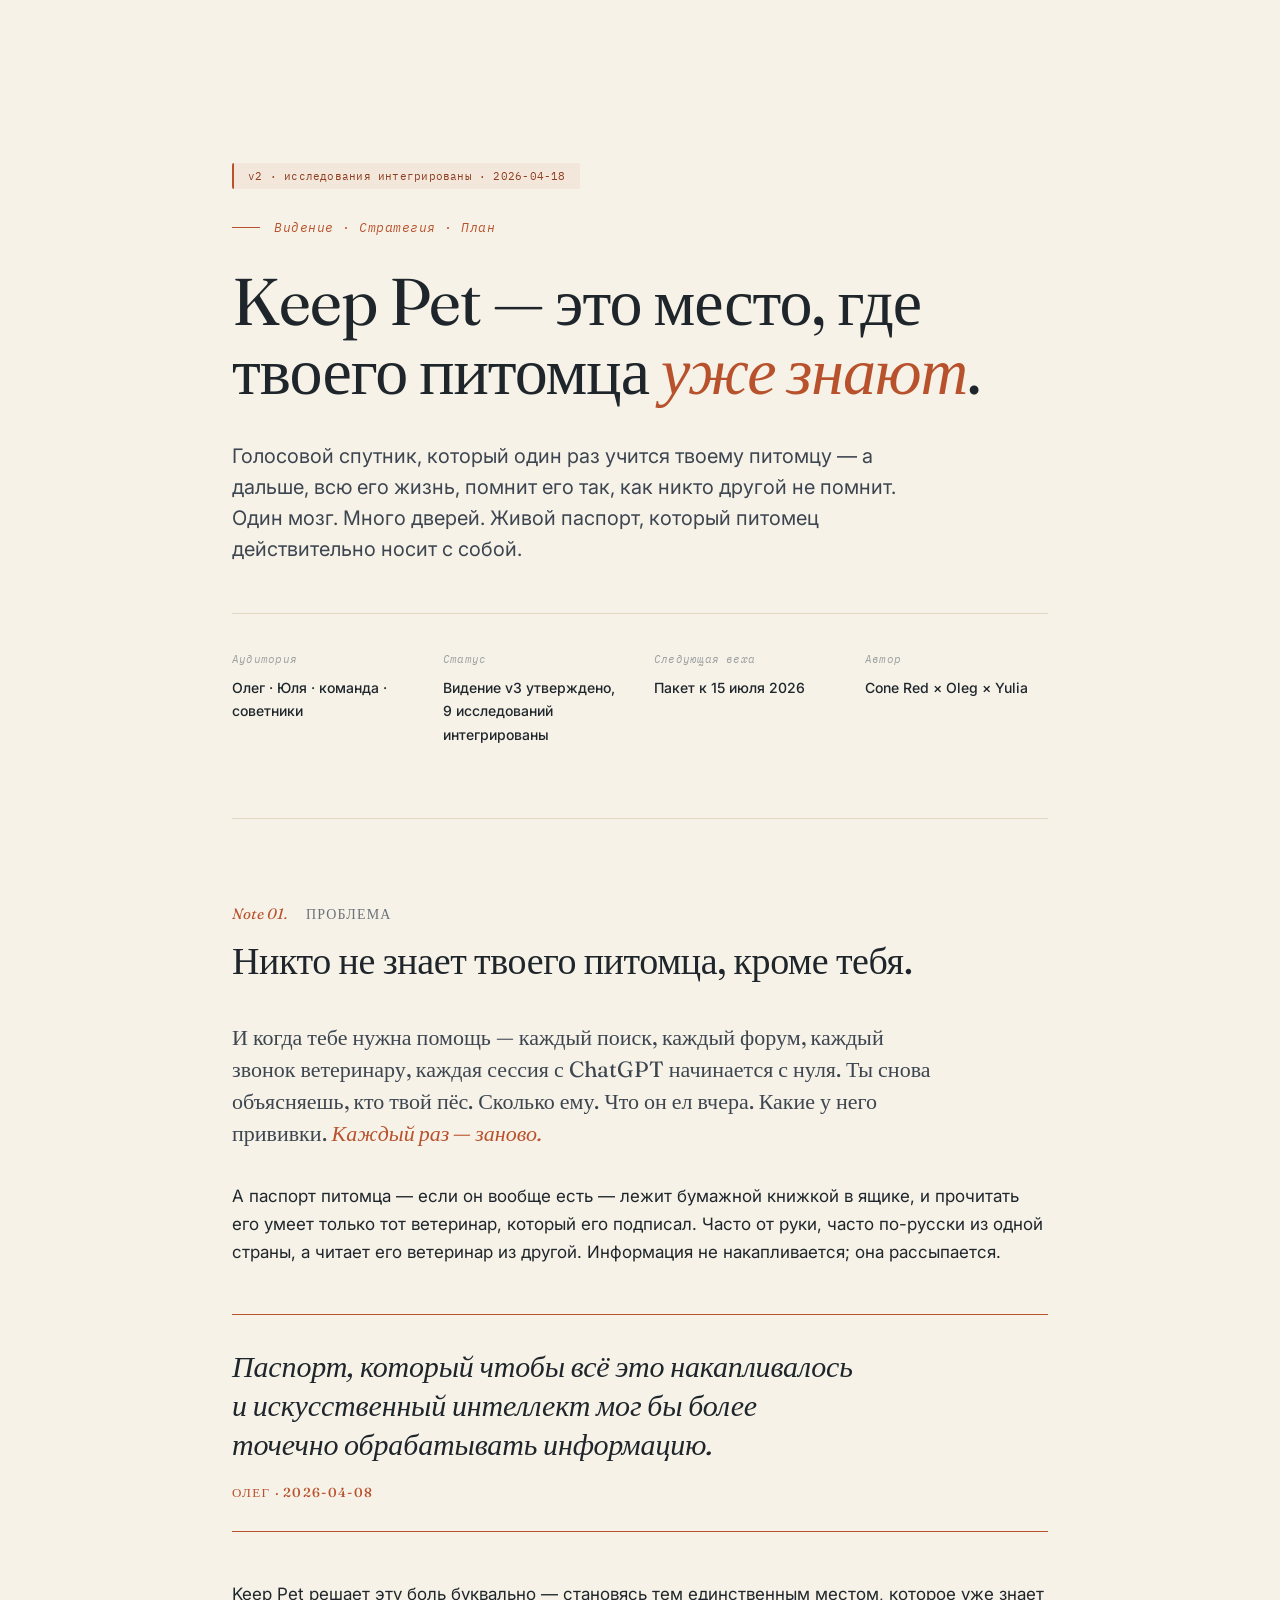
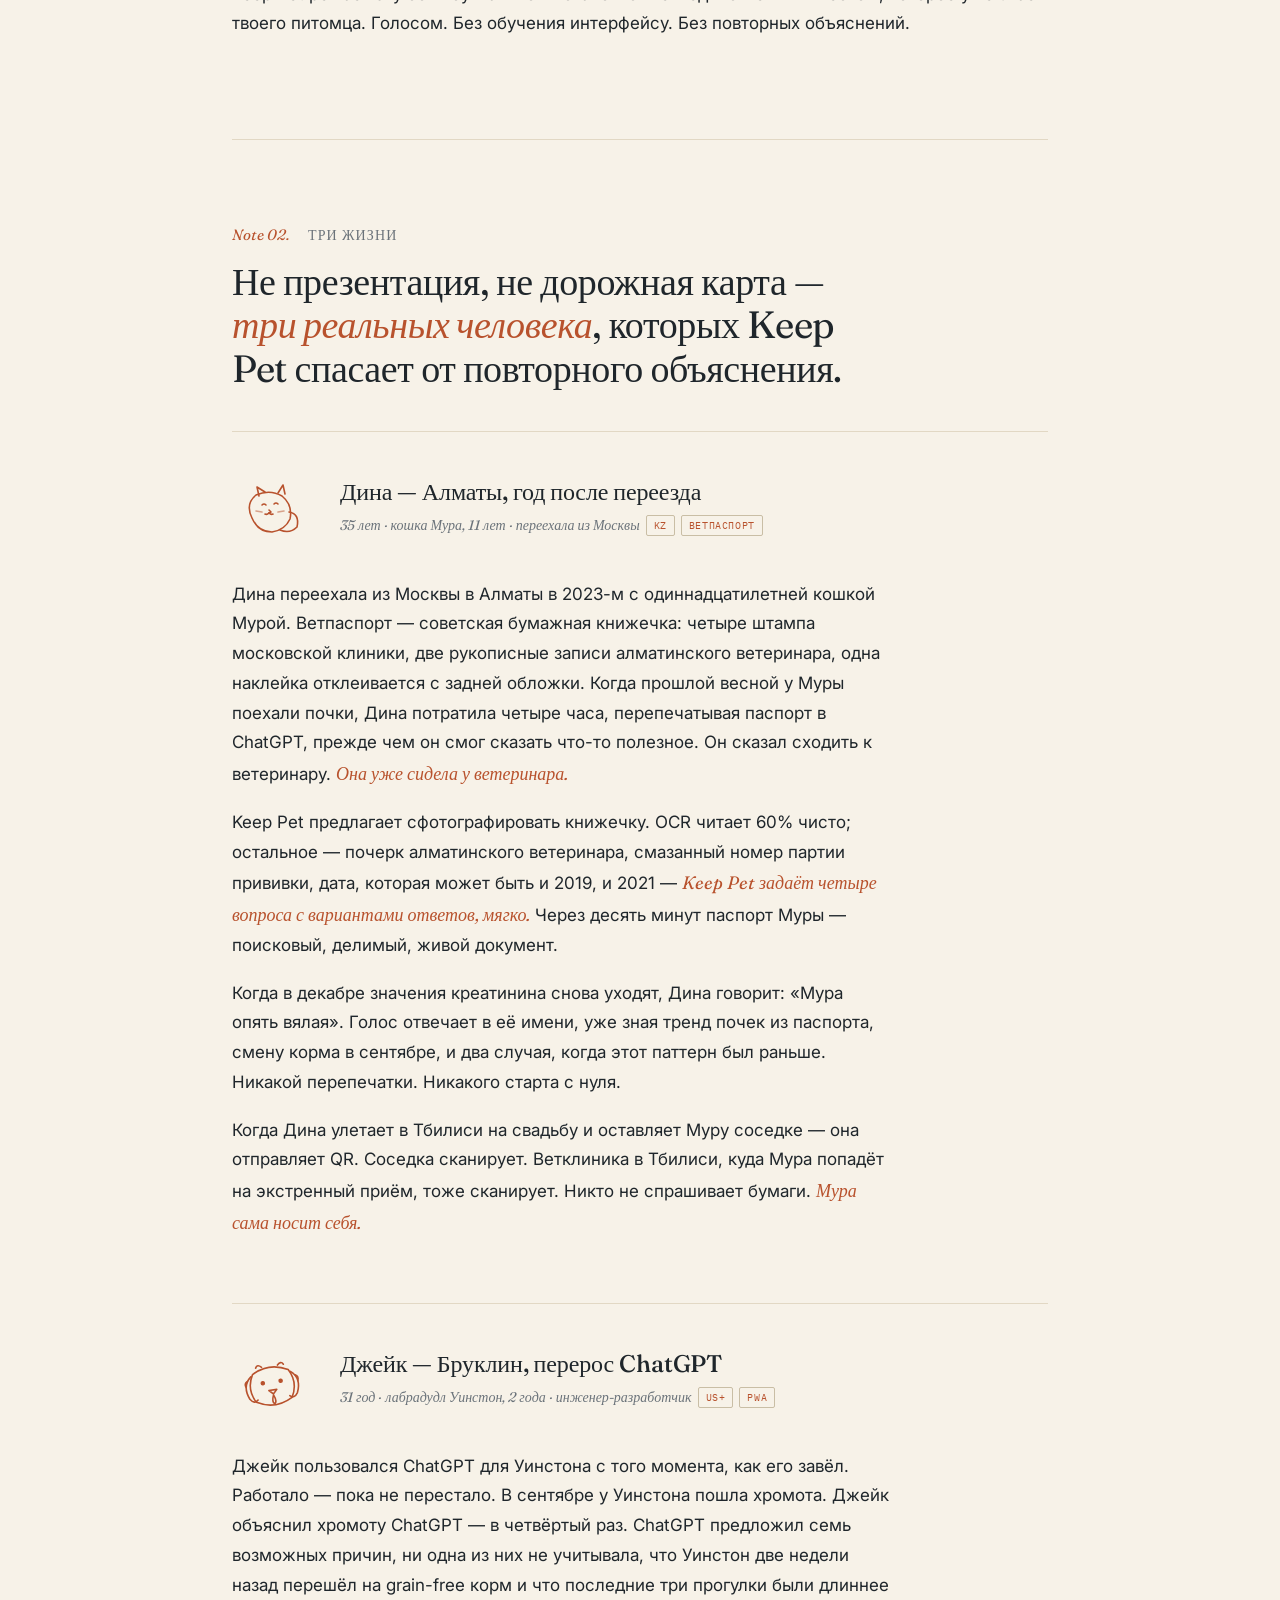
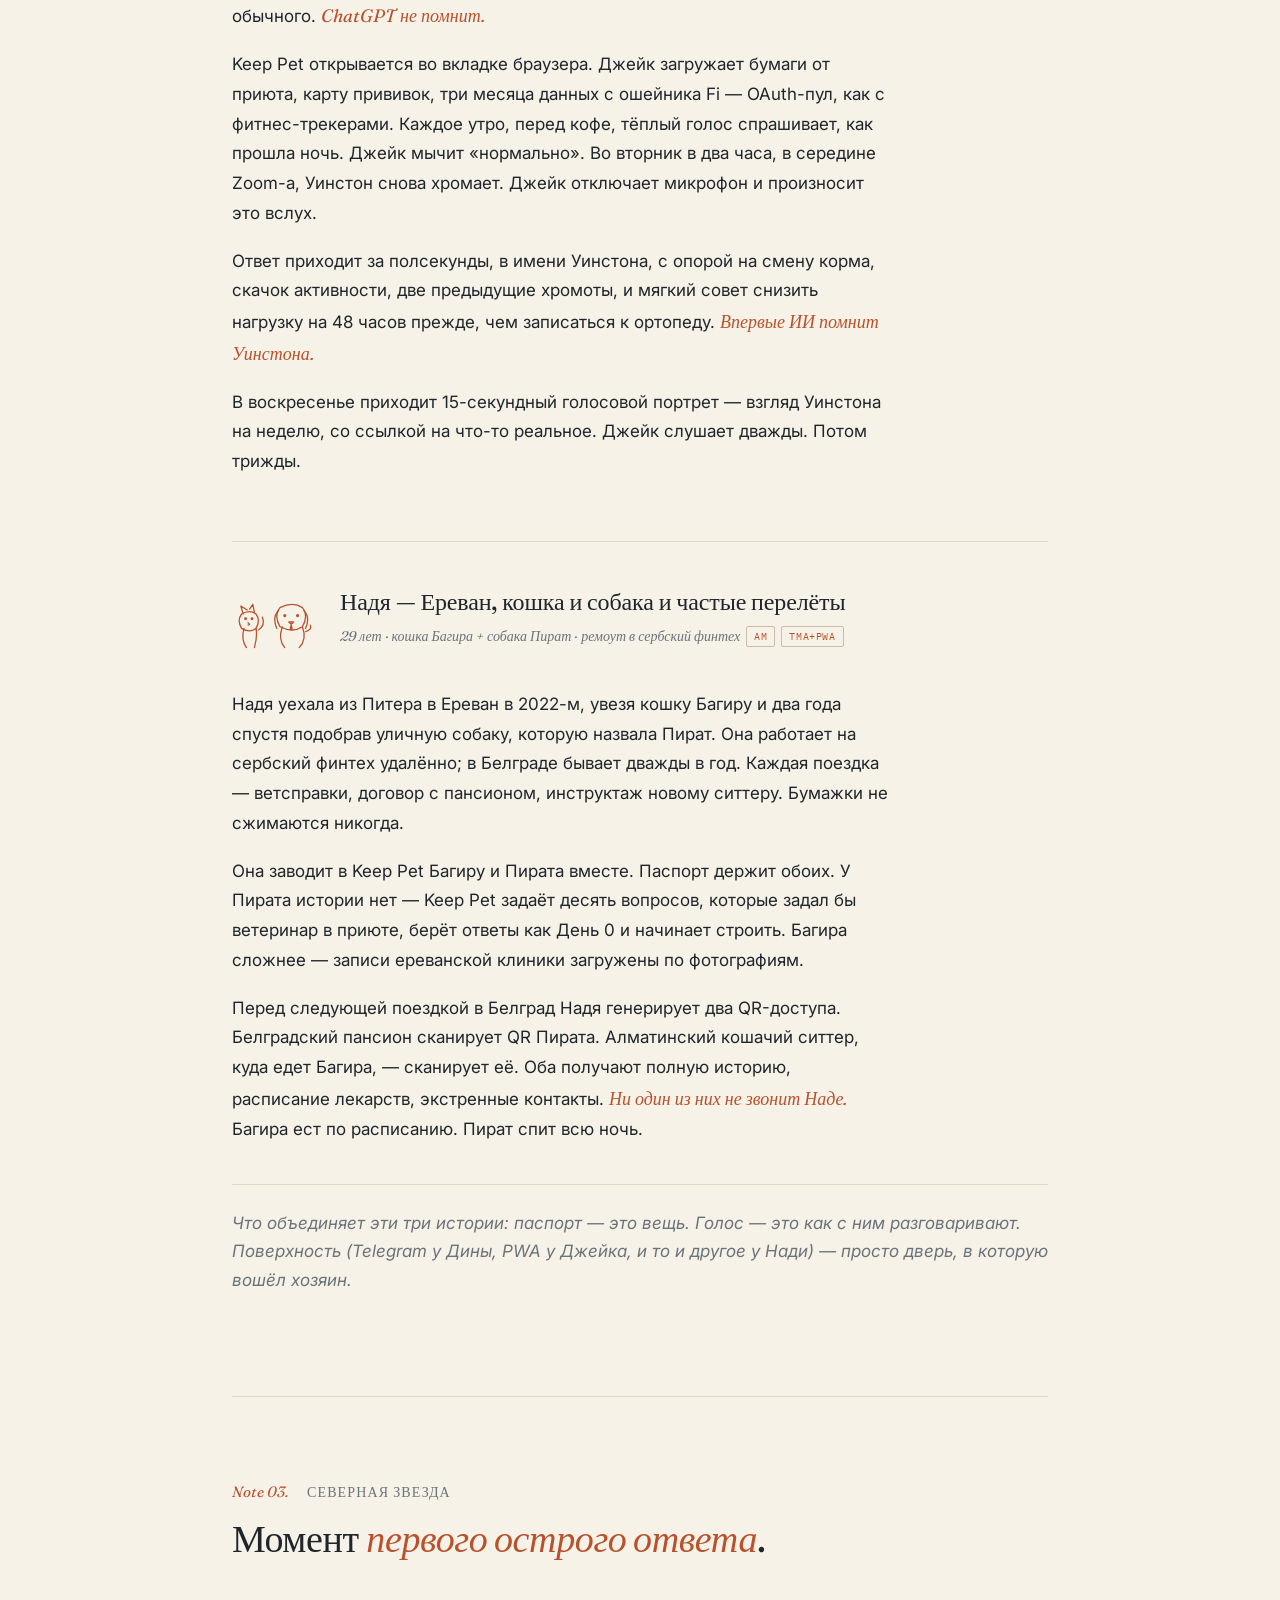
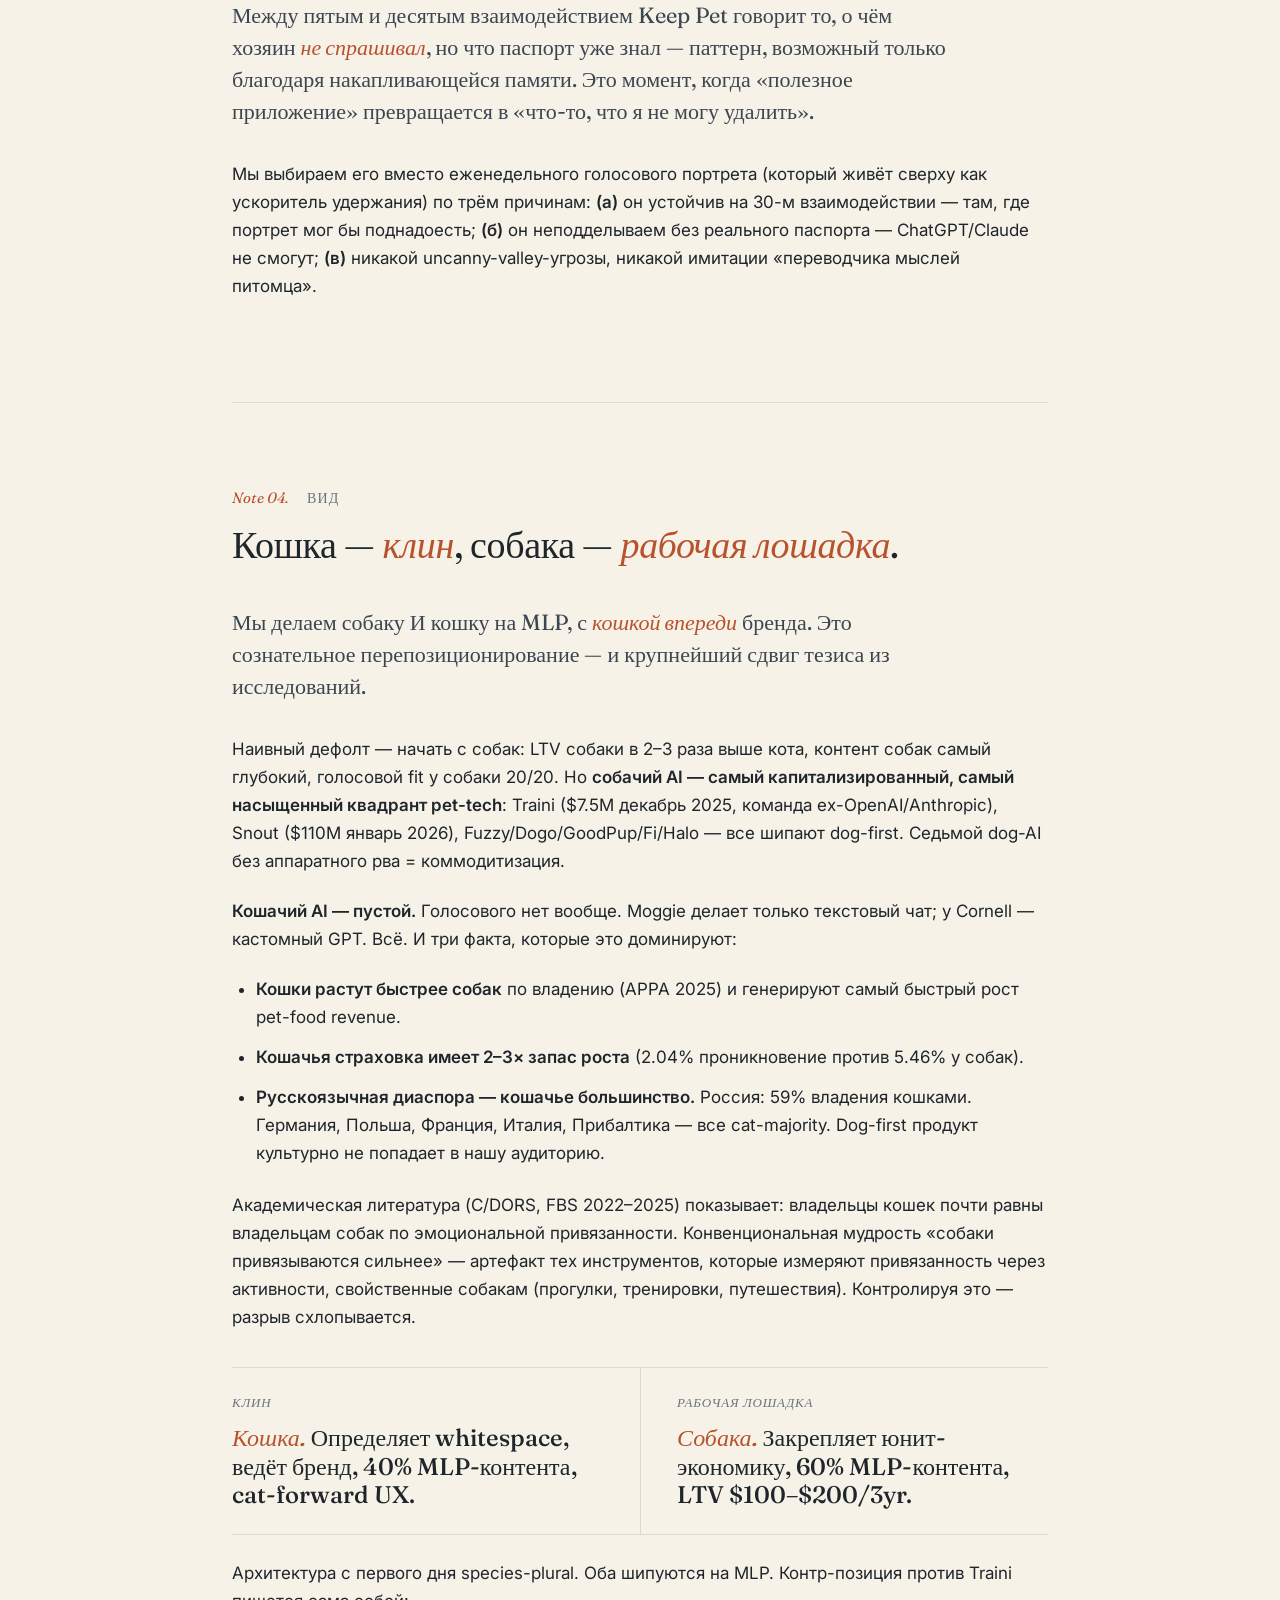
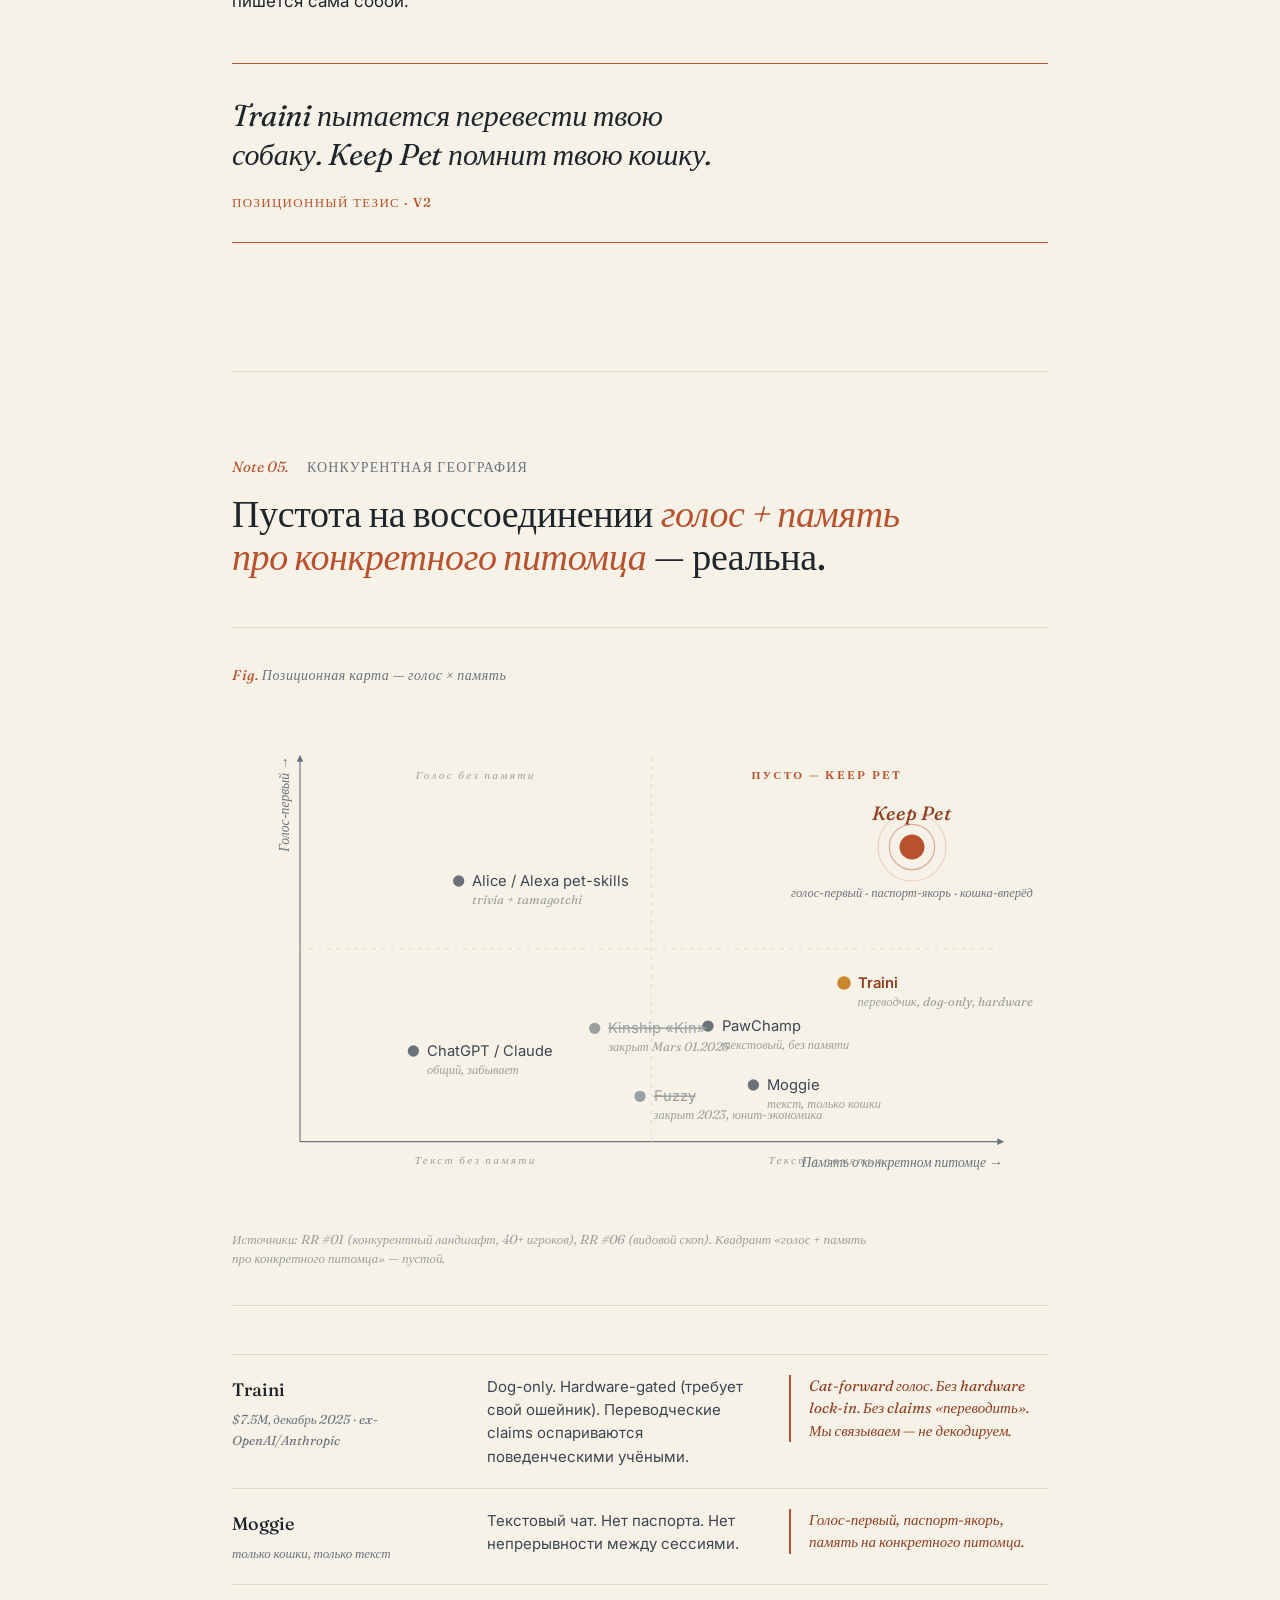
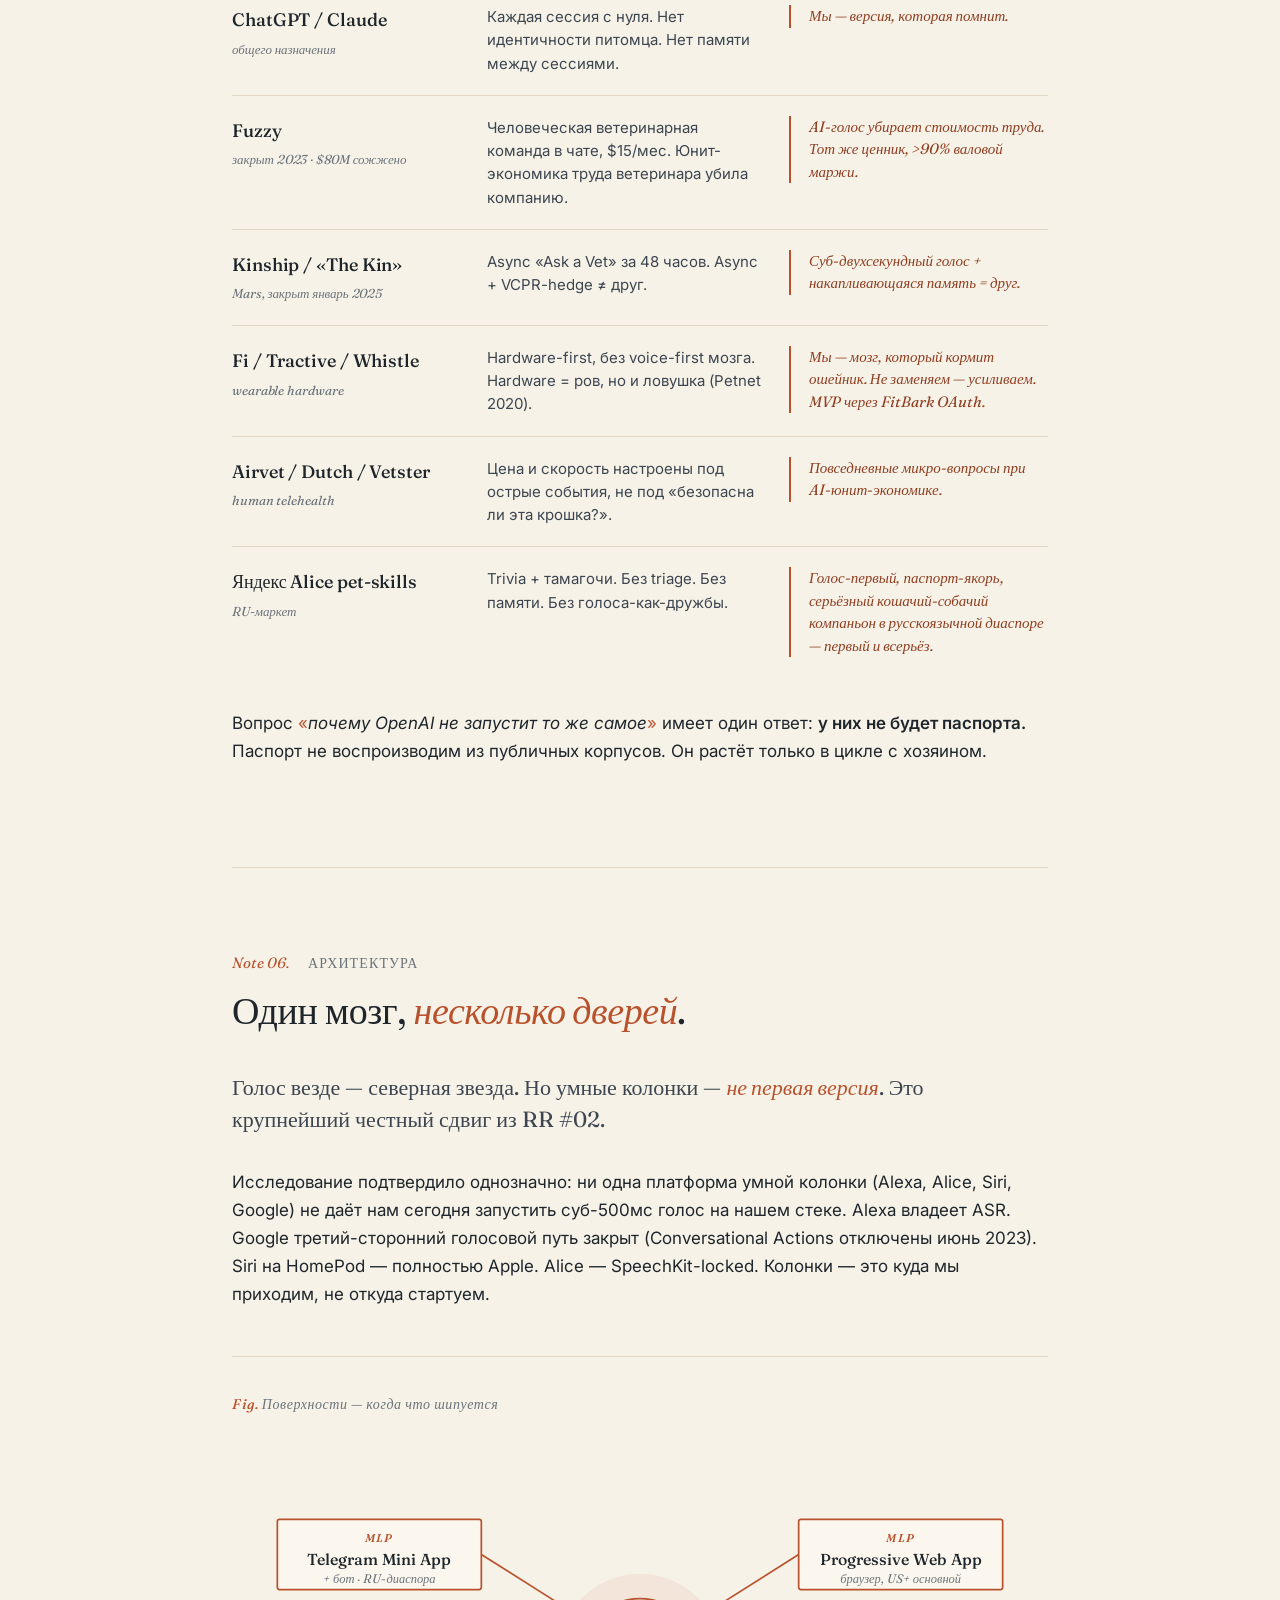
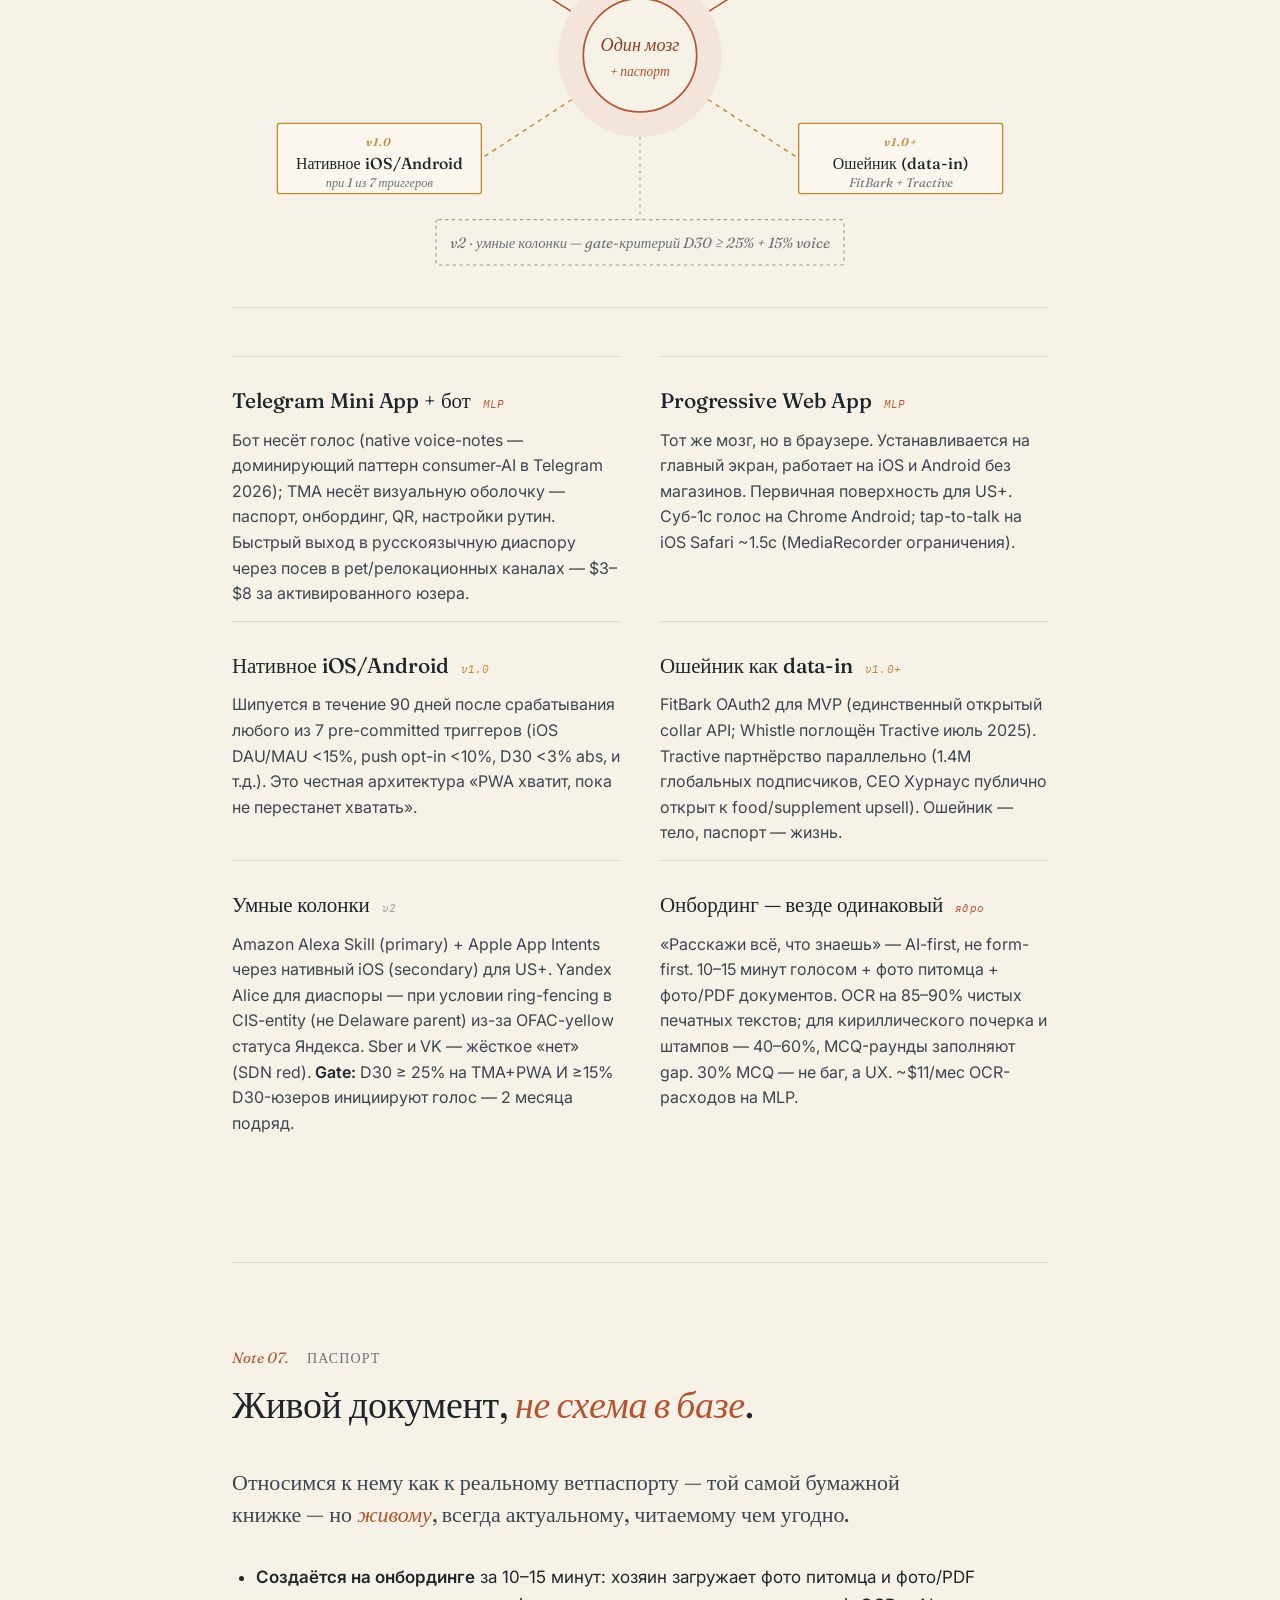
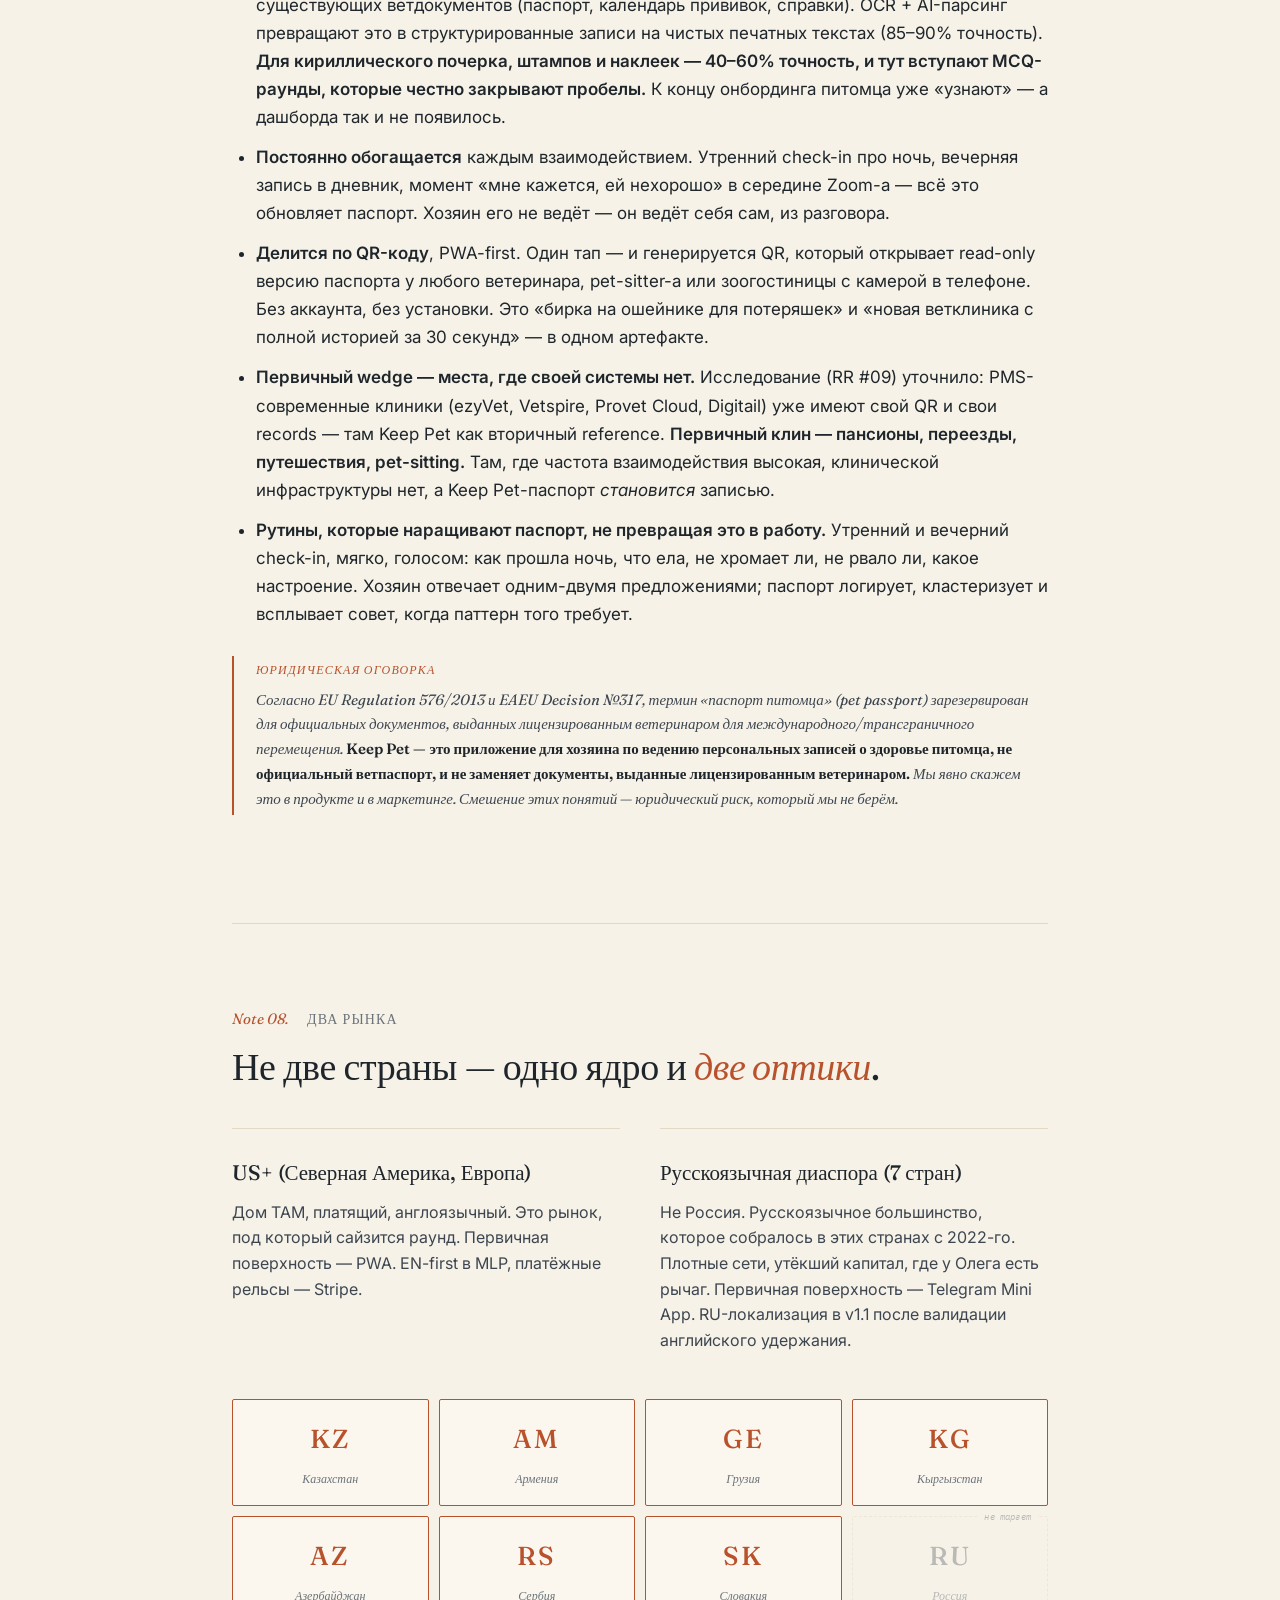
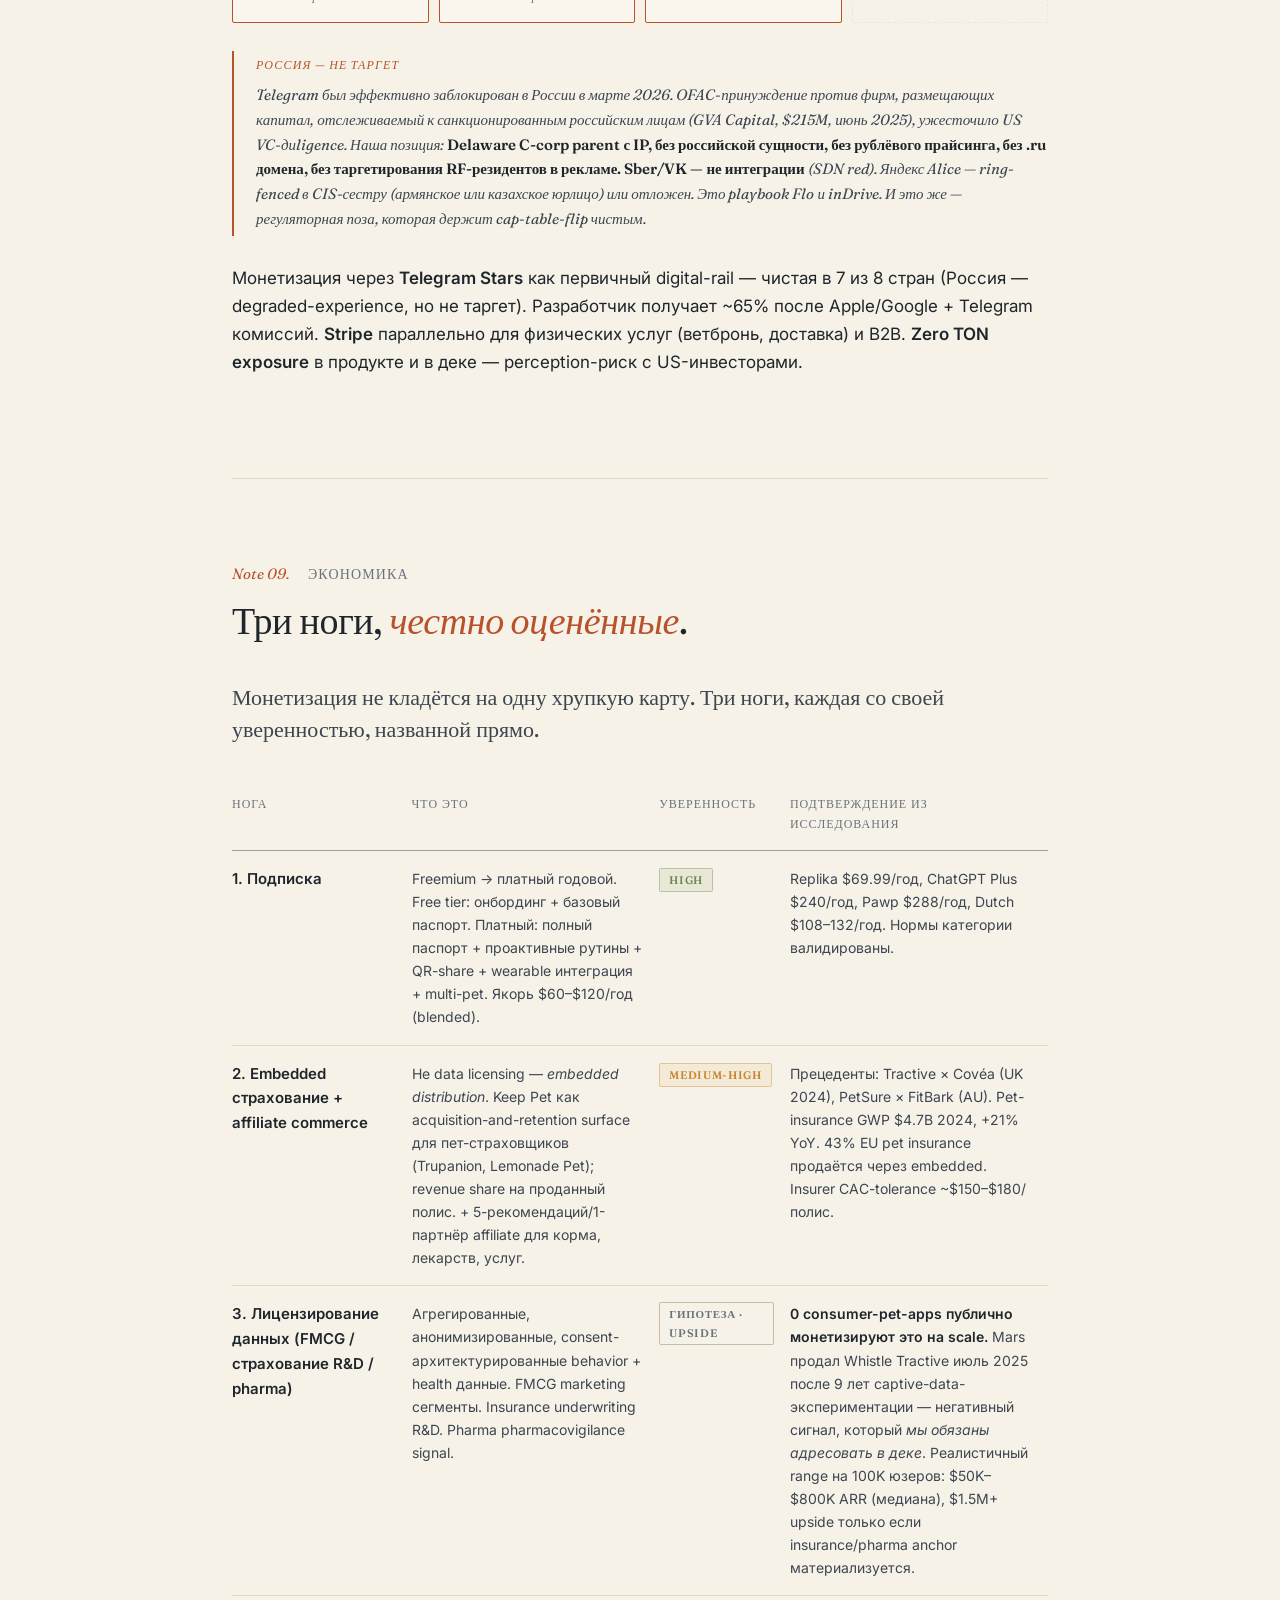
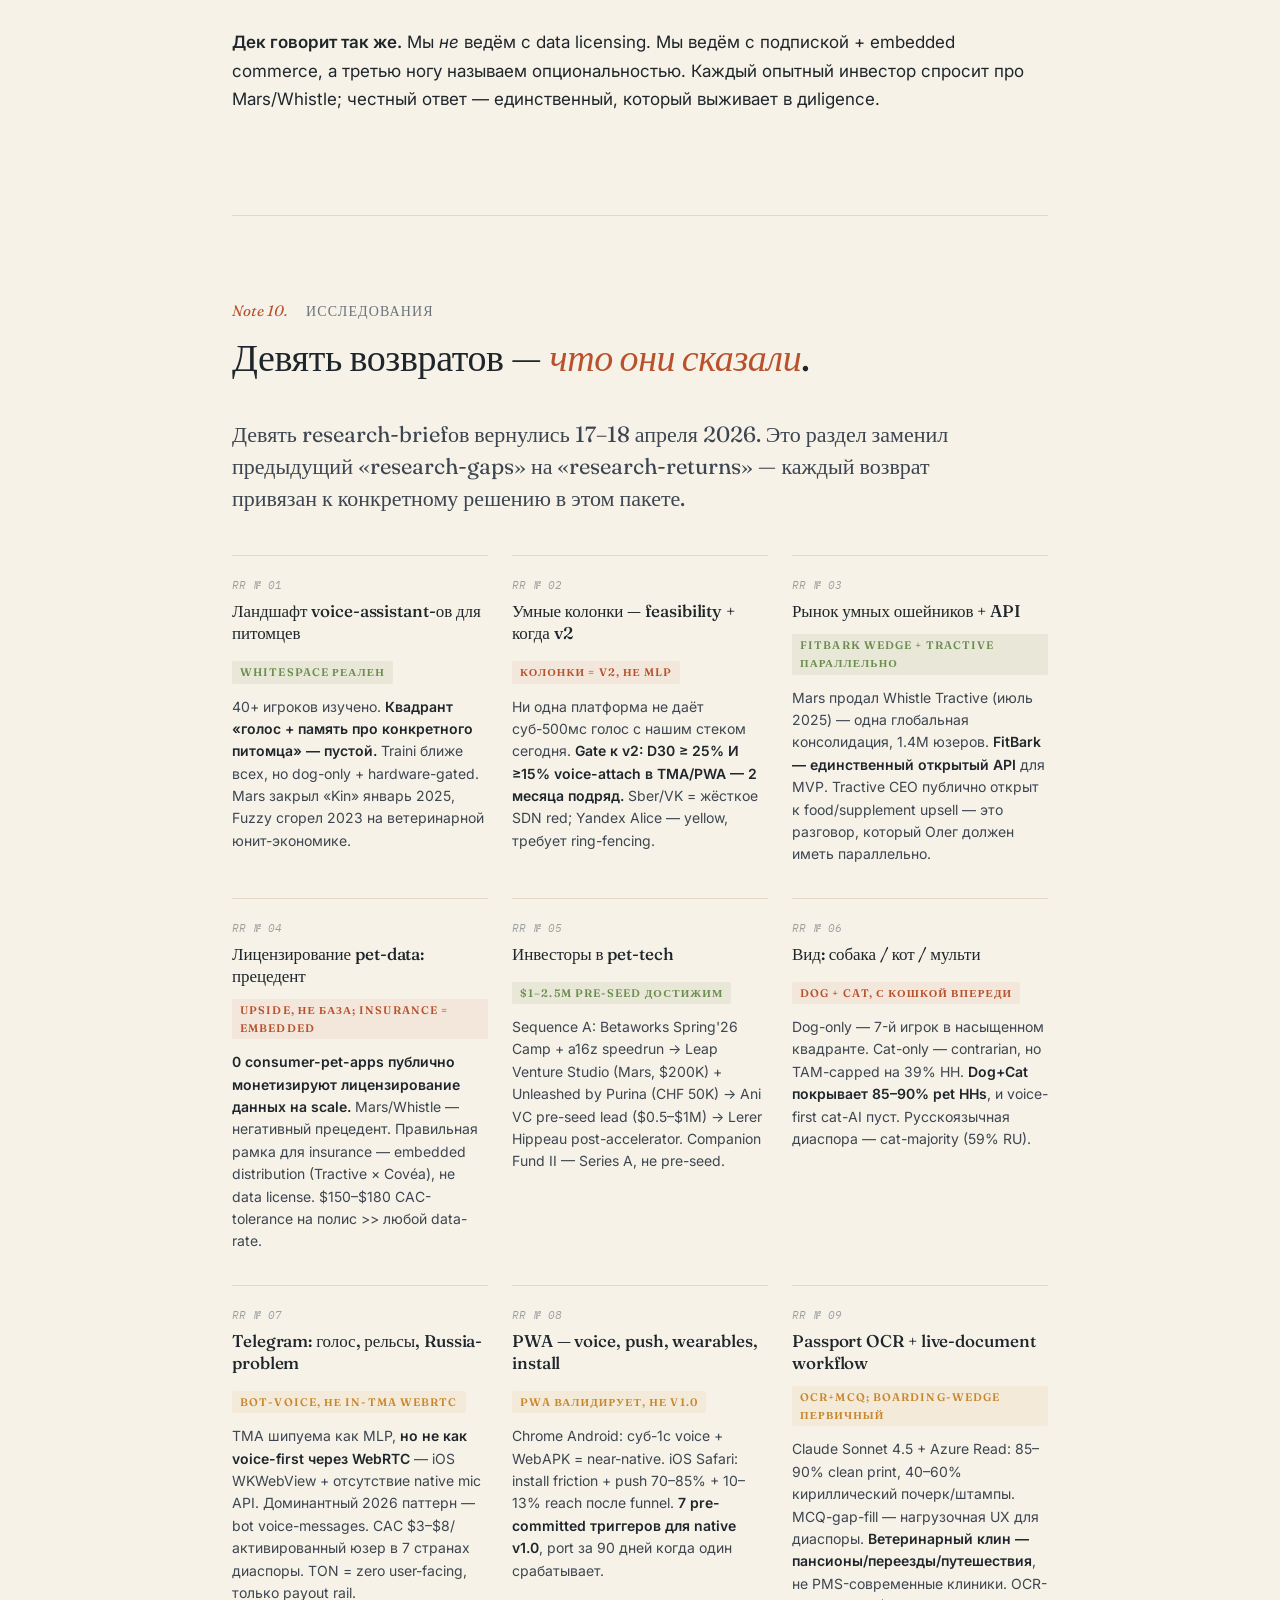
==== index.html @ 723ac897 "Keep Pet — Видение, стратегия, план (v2) Опубликовано для Олега, Юлии и команды Keep Pet. 9 research" ====
<!DOCTYPE html>
<html lang="ru">
<head>
<meta charset="UTF-8">
<meta name="viewport" content="width=device-width, initial-scale=1.0">
<meta name="robots" content="noindex, nofollow">
<meta name="referrer" content="no-referrer">
<title>Keep Pet — Видение, стратегия, план · v2 · Для Олега и команды</title>
<link rel="preconnect" href="https://fonts.googleapis.com">
<link rel="preconnect" href="https://fonts.gstatic.com" crossorigin>
<link href="https://fonts.googleapis.com/css2?family=Fraunces:ital,opsz,wght@0,9..144,300;0,9..144,400;0,9..144,500;0,9..144,600;0,9..144,700;1,9..144,300;1,9..144,400;1,9..144,500&family=IBM+Plex+Mono:ital,wght@0,400;0,500;1,400&family=Inter:wght@300;400;500;600;700&display=swap" rel="stylesheet">
<style>
  :root {
    --bg: #F7F2E8;
    --bg-elev: #FBF7EE;
    --bg-card: #F0E9DB;
    --ink: #1F262B;
    --ink-mid: #3D4650;
    --ink-dim: #6B737A;
    --ink-faint: #9AA09F;
    --accent: #B8522D;
    --accent-deep: #8F3E20;
    --accent-soft: rgba(184, 82, 45, 0.07);
    --ochre: #C8872D;
    --ochre-soft: rgba(200, 135, 45, 0.08);
    --line: #E2D8C4;
    --line-strong: #C9BEA5;
    --success: #6B8E4E;
    --success-soft: rgba(107, 142, 78, 0.1);
    --cat: #9C7BA8;
    --dog: #6A94BF;
    --serif: "Fraunces", "Source Serif 4", "GT Alpina", Georgia, "Times New Roman", serif;
    --sans: "Inter", -apple-system, BlinkMacSystemFont, "Segoe UI", "Helvetica Neue", "PT Sans", sans-serif;
    --mono: "IBM Plex Mono", "SF Mono", "Menlo", monospace;
  }
  * { box-sizing: border-box; margin: 0; padding: 0; }
  html, body {
    background: var(--bg);
    color: var(--ink);
    font-family: var(--sans);
    font-size: 17px;
    line-height: 1.65;
    -webkit-font-smoothing: antialiased;
    -moz-osx-font-smoothing: grayscale;
  }
  /* Subtle paper grain */
  body::before {
    content: "";
    position: fixed;
    inset: 0;
    pointer-events: none;
    background-image:
      radial-gradient(circle at 20% 30%, rgba(184, 82, 45, 0.015) 0%, transparent 40%),
      radial-gradient(circle at 80% 70%, rgba(200, 135, 45, 0.015) 0%, transparent 40%);
    z-index: -1;
  }
  a { color: var(--accent); text-decoration: none; border-bottom: 1px solid rgba(184, 82, 45, 0.35); transition: border-color 0.15s ease; }
  a:hover { border-bottom-color: var(--accent); }

  .wrap { max-width: 880px; margin: 0 auto; padding: 64px 32px; }

  /* ── Hero ── */
  header.hero { padding: 96px 0 72px 0; border-bottom: 1px solid var(--line); }
  .hero .eyebrow {
    font-family: var(--mono);
    font-style: italic;
    color: var(--accent);
    font-size: 13px;
    letter-spacing: 0.04em;
    margin-bottom: 28px;
    font-weight: 400;
    display: flex;
    align-items: center;
    gap: 14px;
  }
  .hero .eyebrow::before {
    content: "";
    width: 28px;
    height: 1px;
    background: var(--accent);
  }
  .hero h1 {
    font-family: var(--serif);
    font-size: 66px;
    line-height: 1.05;
    font-weight: 400;
    margin-bottom: 36px;
    letter-spacing: -0.015em;
    color: var(--ink);
    text-wrap: balance;
  }
  .hero h1 em {
    font-style: italic;
    color: var(--accent);
    font-weight: 400;
  }
  .hero .subtitle {
    font-size: 20px;
    color: var(--ink-mid);
    max-width: 680px;
    margin-bottom: 48px;
    line-height: 1.55;
  }
  .hero .meta {
    display: grid;
    grid-template-columns: repeat(4, 1fr);
    gap: 28px;
    padding-top: 36px;
    border-top: 1px solid var(--line);
    font-size: 14px;
  }
  .hero .meta .label {
    font-family: var(--mono);
    font-style: italic;
    color: var(--ink-faint);
    font-size: 11px;
    margin-bottom: 8px;
    letter-spacing: 0.02em;
  }
  .hero .meta .value {
    color: var(--ink);
    font-weight: 500;
  }
  .hero .version-stamp {
    display: inline-flex;
    align-items: center;
    gap: 10px;
    background: var(--accent-soft);
    color: var(--accent-deep);
    padding: 4px 14px;
    border-radius: 2px;
    font-family: var(--mono);
    font-size: 11px;
    letter-spacing: 0.02em;
    margin-bottom: 28px;
    font-weight: 400;
    border-left: 2px solid var(--accent);
  }

  /* ── Sections ── */
  section { padding: 80px 0; border-bottom: 1px solid var(--line); }
  section:last-of-type { border-bottom: none; }

  .section-head { margin-bottom: 40px; }
  .section-num {
    font-family: var(--serif);
    font-style: italic;
    font-size: 15px;
    color: var(--accent);
    font-weight: 400;
    margin-right: 14px;
  }
  .section-label {
    font-family: var(--serif);
    font-size: 14px;
    color: var(--ink-dim);
    letter-spacing: 0.08em;
    text-transform: uppercase;
    font-variant: small-caps;
    font-weight: 500;
  }
  h3 {
    font-family: var(--serif);
    font-size: 38px;
    line-height: 1.15;
    font-weight: 400;
    margin: 12px 0 24px 0;
    letter-spacing: -0.01em;
    color: var(--ink);
    text-wrap: balance;
  }
  h3 em { font-style: italic; color: var(--accent); }
  h4 {
    font-family: var(--serif);
    font-size: 20px;
    font-weight: 500;
    margin-top: 36px;
    margin-bottom: 14px;
    color: var(--ink);
    letter-spacing: -0.005em;
  }
  p { margin-bottom: 22px; color: var(--ink); }
  p.lead {
    font-family: var(--serif);
    font-size: 22px;
    line-height: 1.45;
    color: var(--ink-mid);
    margin-bottom: 32px;
    font-weight: 400;
    max-width: 720px;
  }
  p.lead em { font-style: italic; color: var(--accent); }
  p.dim { color: var(--ink-dim); }
  ul, ol { margin: 0 0 24px 24px; }
  li { margin-bottom: 12px; color: var(--ink); }
  strong { font-weight: 600; color: var(--ink); }
  em { font-style: italic; }

  /* ── Pull quote ── */
  .pullquote {
    margin: 48px 0;
    padding: 32px 0 28px 0;
    border-top: 1px solid var(--accent);
    border-bottom: 1px solid var(--accent);
    text-align: left;
  }
  .pullquote-text {
    font-family: var(--serif);
    font-size: 30px;
    line-height: 1.3;
    font-weight: 400;
    color: var(--ink);
    font-style: italic;
    letter-spacing: -0.005em;
    margin-bottom: 18px;
    text-wrap: balance;
  }
  .pullquote-cite {
    font-family: var(--serif);
    font-size: 13px;
    color: var(--accent);
    font-variant: small-caps;
    letter-spacing: 0.1em;
    font-weight: 500;
    text-transform: uppercase;
  }

  /* ── Cards ── */
  .card {
    background: transparent;
    border-top: 1px solid var(--line);
    padding: 26px 0 10px 0;
    margin-bottom: 4px;
  }
  .card .title {
    font-family: var(--serif);
    font-size: 21px;
    font-weight: 500;
    margin-bottom: 10px;
    color: var(--ink);
    letter-spacing: -0.005em;
    display: flex;
    align-items: baseline;
    gap: 12px;
    flex-wrap: wrap;
  }
  .card .stage {
    font-family: var(--mono);
    font-style: italic;
    font-size: 11px;
    color: var(--accent);
    font-weight: 400;
    letter-spacing: 0.02em;
  }
  .card .stage.v1 { color: var(--ochre); }
  .card .stage.v2 { color: var(--ink-faint); }
  .card p { color: var(--ink-mid); font-size: 16px; margin-bottom: 0; line-height: 1.6; }

  .grid { display: grid; gap: 0; margin: 32px 0; }
  .grid-2 { grid-template-columns: 1fr 1fr; column-gap: 40px; }
  .grid-3 { grid-template-columns: repeat(3, 1fr); column-gap: 32px; }
  @media (max-width: 760px) {
    .grid-2, .grid-3, .hero .meta { grid-template-columns: 1fr; column-gap: 0; }
    .hero h1 { font-size: 40px; }
    h3 { font-size: 28px; }
    p.lead { font-size: 18px; }
    .pullquote-text { font-size: 22px; }
    .wrap { padding: 32px 20px; }
  }

  /* ── Hero stories ── */
  .hero-story {
    padding: 40px 0;
    margin: 24px 0;
    border-top: 1px solid var(--line);
  }
  .hero-story:last-of-type { border-bottom: 1px solid var(--line); }
  .hero-story .persona {
    display: grid;
    grid-template-columns: 84px 1fr;
    gap: 24px;
    align-items: start;
    margin-bottom: 28px;
  }
  .hero-story .persona-portrait {
    width: 80px;
    height: 80px;
    color: var(--accent);
    flex-shrink: 0;
  }
  .hero-story .persona-name {
    font-family: var(--serif);
    font-size: 24px;
    font-weight: 500;
    color: var(--ink);
    margin-bottom: 4px;
    letter-spacing: -0.005em;
  }
  .hero-story .persona-meta {
    font-family: var(--serif);
    font-style: italic;
    font-size: 14px;
    color: var(--ink-dim);
    line-height: 1.5;
  }
  .hero-story .persona-meta .tag {
    display: inline-block;
    font-family: var(--mono);
    font-style: normal;
    font-size: 10px;
    color: var(--accent);
    letter-spacing: 0.06em;
    text-transform: uppercase;
    padding: 2px 7px;
    border: 1px solid var(--line-strong);
    border-radius: 2px;
    margin-left: 6px;
    vertical-align: 1px;
  }
  .hero-story .scene-text {
    font-size: 17px;
    line-height: 1.75;
    color: var(--ink);
    max-width: 660px;
  }
  .hero-story .scene-text p { margin-bottom: 18px; }
  .hero-story .scene-text p:last-child { margin-bottom: 0; }
  .hero-story .scene-text em {
    color: var(--accent);
    font-style: italic;
    font-family: var(--serif);
    font-size: 18px;
  }

  /* ── Research findings grid ── */
  .findings-grid {
    display: grid;
    grid-template-columns: repeat(3, 1fr);
    column-gap: 24px;
    row-gap: 32px;
    margin: 40px 0;
  }
  @media (max-width: 860px) { .findings-grid { grid-template-columns: 1fr; } }
  .finding {
    border-top: 1px solid var(--line);
    padding-top: 20px;
    position: relative;
  }
  .finding .rr-num {
    font-family: var(--mono);
    font-style: italic;
    font-size: 11px;
    color: var(--ink-faint);
    letter-spacing: 0.02em;
    margin-bottom: 6px;
  }
  .finding .rr-title {
    font-family: var(--serif);
    font-size: 17px;
    font-weight: 500;
    color: var(--ink);
    margin-bottom: 12px;
    line-height: 1.3;
    letter-spacing: -0.005em;
  }
  .finding .rr-verdict {
    font-family: var(--serif);
    font-size: 11px;
    letter-spacing: 0.1em;
    text-transform: uppercase;
    font-variant: small-caps;
    font-weight: 600;
    margin-bottom: 12px;
    display: inline-block;
    padding: 2px 8px;
    border-radius: 2px;
  }
  .finding .rr-verdict.confirm { color: var(--success); background: var(--success-soft); }
  .finding .rr-verdict.partial { color: var(--ochre); background: var(--ochre-soft); }
  .finding .rr-verdict.pivot { color: var(--accent); background: var(--accent-soft); }
  .finding .rr-text { font-size: 14px; color: var(--ink-mid); line-height: 1.6; }
  .finding .rr-text strong { color: var(--ink); font-weight: 600; }

  /* ── Competitor rows ── */
  .competitor-row {
    display: grid;
    grid-template-columns: 2.5fr 3fr 2.8fr;
    gap: 24px;
    padding: 20px 0;
    border-top: 1px solid var(--line);
    align-items: start;
  }
  .competitor-row:last-child { border-bottom: 1px solid var(--line); }
  @media (max-width: 760px) { .competitor-row { grid-template-columns: 1fr; gap: 12px; } }
  .competitor-row .who {
    font-family: var(--serif);
    font-weight: 500;
    color: var(--ink);
    font-size: 18px;
    letter-spacing: -0.005em;
  }
  .competitor-row .who .subtag {
    display: block;
    font-family: var(--serif);
    font-style: italic;
    font-size: 13px;
    color: var(--ink-dim);
    font-weight: 400;
    margin-top: 4px;
  }
  .competitor-row .miss {
    font-size: 15px;
    color: var(--ink-mid);
    line-height: 1.55;
  }
  .competitor-row .we {
    font-family: var(--serif);
    font-size: 15px;
    color: var(--accent-deep);
    font-style: italic;
    padding-left: 18px;
    border-left: 2px solid var(--accent);
    line-height: 1.5;
  }

  /* ── Tables ── */
  table { width: 100%; border-collapse: collapse; margin: 32px 0; font-size: 15px; }
  th, td { padding: 16px 16px 16px 0; text-align: left; border-bottom: 1px solid var(--line); vertical-align: top; }
  th {
    font-family: var(--serif);
    color: var(--ink-dim);
    font-weight: 500;
    font-size: 12px;
    letter-spacing: 0.08em;
    text-transform: uppercase;
    font-variant: small-caps;
    border-bottom: 1px solid var(--ink-faint);
  }
  td { color: var(--ink); }
  td.dim { color: var(--ink-mid); font-size: 14px; }

  /* ── Pills ── */
  .pill {
    display: inline-block;
    font-family: var(--serif);
    font-size: 11px;
    padding: 2px 9px;
    border-radius: 2px;
    letter-spacing: 0.06em;
    text-transform: uppercase;
    font-variant: small-caps;
    font-weight: 600;
    border: 1px solid transparent;
  }
  .pill-high { color: var(--success); border-color: rgba(107, 142, 78, 0.4); background: var(--success-soft); }
  .pill-med { color: var(--ochre); border-color: rgba(200, 135, 45, 0.4); background: var(--ochre-soft); }
  .pill-hyp { color: var(--ink-dim); border-color: var(--line-strong); background: transparent; }

  /* ── Visualization containers ── */
  .viz {
    margin: 48px 0;
    padding: 36px 0;
    border-top: 1px solid var(--line);
    border-bottom: 1px solid var(--line);
  }
  .viz-title {
    font-family: var(--serif);
    font-style: italic;
    font-size: 14px;
    letter-spacing: 0.04em;
    color: var(--ink-dim);
    margin-bottom: 24px;
    font-weight: 400;
  }
  .viz-title::before {
    content: "Fig. ";
    color: var(--accent);
    font-weight: 500;
  }
  .viz-caption {
    font-family: var(--serif);
    font-style: italic;
    font-size: 13px;
    color: var(--ink-faint);
    margin-top: 20px;
    line-height: 1.5;
    max-width: 640px;
  }

  /* ── Diaspora monograms ── */
  .diaspora {
    display: grid;
    grid-template-columns: repeat(4, 1fr);
    gap: 10px;
    margin: 28px 0;
  }
  @media (max-width: 760px) { .diaspora { grid-template-columns: repeat(2, 1fr); } }
  .country {
    padding: 18px 14px 14px 14px;
    text-align: center;
    border: 1px solid var(--line);
    border-radius: 2px;
    position: relative;
    background: var(--bg-elev);
  }
  .country.target { border-color: var(--accent); }
  .country.nontarget {
    opacity: 0.45;
    border-style: dashed;
    background: transparent;
  }
  .country.nontarget::after {
    content: "не таргет";
    position: absolute;
    top: -8px;
    right: 10px;
    font-family: var(--mono);
    font-style: italic;
    font-size: 9px;
    letter-spacing: 0.02em;
    background: var(--bg);
    color: var(--ink-dim);
    padding: 1px 6px;
    font-weight: 400;
  }
  .country .code {
    font-family: var(--serif);
    font-size: 26px;
    font-weight: 500;
    color: var(--accent);
    letter-spacing: 0.08em;
    font-variant: small-caps;
    display: block;
    margin-bottom: 2px;
  }
  .country.nontarget .code { color: var(--ink-dim); }
  .country .name {
    font-family: var(--serif);
    font-style: italic;
    font-size: 12px;
    color: var(--ink-dim);
    margin-top: 4px;
  }

  /* ── Editorial notes / disclaimers ── */
  .note {
    margin: 28px 0;
    padding: 4px 0 4px 22px;
    border-left: 2px solid var(--accent);
  }
  .note-label {
    font-family: var(--serif);
    font-style: italic;
    font-size: 12px;
    color: var(--accent);
    font-variant: small-caps;
    letter-spacing: 0.1em;
    text-transform: uppercase;
    display: block;
    margin-bottom: 8px;
    font-weight: 500;
  }
  .note-body {
    font-family: var(--serif);
    font-size: 15px;
    color: var(--ink-mid);
    line-height: 1.65;
    font-style: italic;
  }
  .note-body strong { font-style: normal; color: var(--ink); font-weight: 600; }

  /* ── Footer ── */
  footer {
    padding: 56px 0 72px 0;
    color: var(--ink-faint);
    font-size: 13px;
    text-align: center;
    font-family: var(--serif);
    font-style: italic;
  }
  footer .logo {
    font-family: var(--serif);
    font-weight: 500;
    color: var(--accent);
    letter-spacing: 0.1em;
    font-variant: small-caps;
    text-transform: uppercase;
    font-style: normal;
    margin-bottom: 12px;
    font-size: 14px;
  }
  footer code { font-family: var(--mono); font-style: normal; font-size: 12px; }

  hr { border: none; border-top: 1px solid var(--line); margin: 48px 0; }

  /* ── Next steps ── */
  .next-steps {
    margin-top: 36px;
    padding: 0;
  }
  .next-steps h4 { margin-top: 0; margin-bottom: 20px; }
  .next-steps ol {
    counter-reset: step;
    margin-left: 0;
    list-style: none;
  }
  .next-steps ol li {
    counter-increment: step;
    position: relative;
    padding-left: 52px;
    margin-bottom: 18px;
    line-height: 1.6;
  }
  .next-steps ol li::before {
    content: counter(step, decimal-leading-zero);
    position: absolute;
    left: 0;
    top: 1px;
    font-family: var(--serif);
    font-style: italic;
    font-size: 20px;
    color: var(--accent);
    font-weight: 500;
    width: 36px;
  }

  /* ── Cat-dog strip (used in section 04) ── */
  .species-strip {
    display: grid;
    grid-template-columns: 1fr 1fr;
    margin: 36px 0 24px 0;
    border-top: 1px solid var(--line);
    border-bottom: 1px solid var(--line);
  }
  .species-strip > div {
    padding: 24px 28px 24px 0;
  }
  .species-strip > div + div {
    padding-left: 36px;
    border-left: 1px solid var(--line);
  }
  .species-strip .species-label {
    font-family: var(--serif);
    font-style: italic;
    font-size: 13px;
    color: var(--ink-dim);
    letter-spacing: 0.06em;
    font-variant: small-caps;
    text-transform: uppercase;
    display: block;
    margin-bottom: 10px;
  }
  .species-strip .species-role {
    font-family: var(--serif);
    font-size: 24px;
    color: var(--ink);
    font-weight: 500;
    line-height: 1.2;
  }
  .species-strip .species-role em { color: var(--accent); font-style: italic; }
  @media (max-width: 760px) {
    .species-strip { grid-template-columns: 1fr; }
    .species-strip > div + div { padding-left: 0; border-left: none; border-top: 1px solid var(--line); }
  }

  .q { color: var(--ink); font-style: italic; }
  .q::before { content: "«"; color: var(--accent); font-style: normal; }
  .q::after { content: "»"; color: var(--accent); font-style: normal; }

  /* Code */
  code {
    font-family: var(--mono);
    font-size: 0.88em;
    background: var(--accent-soft);
    color: var(--accent-deep);
    padding: 1px 6px;
    border-radius: 2px;
  }
</style>
</head>
<body>

<div class="wrap">

<header class="hero">
  <div class="version-stamp">v2 · исследования интегрированы · 2026-04-18</div>
  <div class="eyebrow">Видение · Стратегия · План</div>
  <h1>Keep Pet — это место, где твоего питомца <em>уже знают</em>.</h1>
  <p class="subtitle">Голосовой спутник, который один раз учится твоему питомцу — а дальше, всю его жизнь, помнит его так, как никто другой не помнит. Один мозг. Много дверей. Живой паспорт, который питомец действительно носит с собой.</p>
  <div class="meta">
    <div>
      <div class="label">Аудитория</div>
      <div class="value">Олег · Юля · команда · советники</div>
    </div>
    <div>
      <div class="label">Статус</div>
      <div class="value">Видение v3 утверждено, 9 исследований интегрированы</div>
    </div>
    <div>
      <div class="label">Следующая веха</div>
      <div class="value">Пакет к 15 июля 2026</div>
    </div>
    <div>
      <div class="label">Автор</div>
      <div class="value">Cone Red × Oleg × Yulia</div>
    </div>
  </div>
</header>

<section>
  <div class="section-head">
    <span class="section-num">Note 01.</span>
    <span class="section-label">Проблема</span>
    <h3>Никто не знает твоего питомца, кроме тебя.</h3>
  </div>

  <p class="lead">И когда тебе нужна помощь — каждый поиск, каждый форум, каждый звонок ветеринару, каждая сессия с ChatGPT начинается с нуля. Ты снова объясняешь, кто твой пёс. Сколько ему. Что он ел вчера. Какие у него прививки. <em>Каждый раз — заново.</em></p>

  <p>А паспорт питомца — если он вообще есть — лежит бумажной книжкой в ящике, и прочитать его умеет только тот ветеринар, который его подписал. Часто от руки, часто по-русски из одной страны, а читает его ветеринар из другой. Информация не накапливается; она рассыпается.</p>

  <div class="pullquote">
    <div class="pullquote-text">Паспорт, который чтобы всё это накапливалось и искусственный интеллект мог бы более точечно обрабатывать информацию.</div>
    <div class="pullquote-cite">Олег · 2026-04-08</div>
  </div>

  <p>Keep Pet решает эту боль буквально — становясь тем единственным местом, которое уже знает твоего питомца. Голосом. Без обучения интерфейсу. Без повторных объяснений.</p>
</section>

<section>
  <div class="section-head">
    <span class="section-num">Note 02.</span>
    <span class="section-label">Три жизни</span>
    <h3>Не презентация, не дорожная карта — <em>три реальных человека</em>, которых Keep Pet спасает от повторного объяснения.</h3>
  </div>

  <div class="hero-story">
    <div class="persona">
      <svg class="persona-portrait" viewBox="0 0 80 80" fill="none" stroke="currentColor" stroke-width="1.6" stroke-linecap="round" stroke-linejoin="round" aria-hidden="true">
        <!-- Mura curled cat -->
        <path d="M20 46 Q13 32 24 23 Q38 17 50 24 Q61 33 58 47 Q53 58 40 60 Q26 60 20 46 Z"/>
        <!-- Ears -->
        <path d="M27 24 L25 15 L33 20"/>
        <path d="M46 21 L51 13 L53 22"/>
        <!-- Tail curling -->
        <path d="M57 40 Q68 42 65 55 Q58 62 48 58"/>
        <!-- Closed eyes -->
        <path d="M30 33 Q32 31 34 33"/>
        <path d="M42 32 Q44 30 46 32"/>
        <!-- Nose + mouth -->
        <path d="M37 38 L39 40 L37 41"/>
        <path d="M37 41 Q35 43 33 42"/>
        <path d="M37 41 Q39 43 41 42"/>
        <!-- Whiskers -->
        <path d="M30 40 L24 39" opacity="0.5"/>
        <path d="M46 40 L52 39" opacity="0.5"/>
      </svg>
      <div>
        <div class="persona-name">Дина — Алматы, год после переезда</div>
        <div class="persona-meta">35 лет · кошка Мура, 11 лет · переехала из Москвы<span class="tag">KZ</span><span class="tag">ветпаспорт</span></div>
      </div>
    </div>
    <div class="scene-text">
      <p>Дина переехала из Москвы в Алматы в 2023-м с одиннадцатилетней кошкой Мурой. Ветпаспорт — советская бумажная книжечка: четыре штампа московской клиники, две рукописные записи алматинского ветеринара, одна наклейка отклеивается с задней обложки. Когда прошлой весной у Муры поехали почки, Дина потратила четыре часа, перепечатывая паспорт в ChatGPT, прежде чем он смог сказать что-то полезное. Он сказал сходить к ветеринару. <em>Она уже сидела у ветеринара.</em></p>
      <p>Keep Pet предлагает сфотографировать книжечку. OCR читает 60% чисто; остальное — почерк алматинского ветеринара, смазанный номер партии прививки, дата, которая может быть и 2019, и 2021 — <em>Keep Pet задаёт четыре вопроса с вариантами ответов, мягко.</em> Через десять минут паспорт Муры — поисковый, делимый, живой документ.</p>
      <p>Когда в декабре значения креатинина снова уходят, Дина говорит: «Мура опять вялая». Голос отвечает в её имени, уже зная тренд почек из паспорта, смену корма в сентябре, и два случая, когда этот паттерн был раньше. Никакой перепечатки. Никакого старта с нуля.</p>
      <p>Когда Дина улетает в Тбилиси на свадьбу и оставляет Муру соседке — она отправляет QR. Соседка сканирует. Ветклиника в Тбилиси, куда Мура попадёт на экстренный приём, тоже сканирует. Никто не спрашивает бумаги. <em>Мура сама носит себя.</em></p>
    </div>
  </div>

  <div class="hero-story">
    <div class="persona">
      <svg class="persona-portrait" viewBox="0 0 80 80" fill="none" stroke="currentColor" stroke-width="1.6" stroke-linecap="round" stroke-linejoin="round" aria-hidden="true">
        <!-- Winston doodle head-tilt -->
        <g transform="rotate(-8 40 40)">
          <!-- Head -->
          <path d="M22 28 Q14 42 22 56 Q40 66 58 56 Q66 42 58 28 Q40 18 22 28 Z"/>
          <!-- Floppy ears -->
          <path d="M20 30 Q10 38 16 52 Q20 58 24 54"/>
          <path d="M60 30 Q70 38 64 52 Q60 58 56 54"/>
          <!-- Curly mane tufts -->
          <path d="M16 34 Q12 36 14 40"/>
          <path d="M64 34 Q68 36 66 40"/>
          <path d="M26 22 Q28 18 32 22"/>
          <path d="M48 22 Q52 18 54 22"/>
          <!-- Eyes -->
          <circle cx="31" cy="38" r="1.5" fill="currentColor"/>
          <circle cx="49" cy="38" r="1.5" fill="currentColor"/>
          <!-- Nose -->
          <path d="M36 46 L40 50 L44 46 Z"/>
          <!-- Tongue out -->
          <path d="M40 51 Q37 58 40 60 Q43 58 40 51 Z"/>
        </g>
      </svg>
      <div>
        <div class="persona-name">Джейк — Бруклин, перерос ChatGPT</div>
        <div class="persona-meta">31 год · лабрадудл Уинстон, 2 года · инженер-разработчик<span class="tag">US+</span><span class="tag">PWA</span></div>
      </div>
    </div>
    <div class="scene-text">
      <p>Джейк пользовался ChatGPT для Уинстона с того момента, как его завёл. Работало — пока не перестало. В сентябре у Уинстона пошла хромота. Джейк объяснил хромоту ChatGPT — в четвёртый раз. ChatGPT предложил семь возможных причин, ни одна из них не учитывала, что Уинстон две недели назад перешёл на grain-free корм и что последние три прогулки были длиннее обычного. <em>ChatGPT не помнит.</em></p>
      <p>Keep Pet открывается во вкладке браузера. Джейк загружает бумаги от приюта, карту прививок, три месяца данных с ошейника Fi — OAuth-пул, как с фитнес-трекерами. Каждое утро, перед кофе, тёплый голос спрашивает, как прошла ночь. Джейк мычит «нормально». Во вторник в два часа, в середине Zoom-а, Уинстон снова хромает. Джейк отключает микрофон и произносит это вслух.</p>
      <p>Ответ приходит за полсекунды, в имени Уинстона, с опорой на смену корма, скачок активности, две предыдущие хромоты, и мягкий совет снизить нагрузку на 48 часов прежде, чем записаться к ортопеду. <em>Впервые ИИ помнит Уинстона.</em></p>
      <p>В воскресенье приходит 15-секундный голосовой портрет — взгляд Уинстона на неделю, со ссылкой на что-то реальное. Джейк слушает дважды. Потом трижды.</p>
    </div>
  </div>

  <div class="hero-story">
    <div class="persona">
      <svg class="persona-portrait" viewBox="0 0 100 80" fill="none" stroke="currentColor" stroke-width="1.6" stroke-linecap="round" stroke-linejoin="round" aria-hidden="true">
        <!-- Cat (Bagira) left -->
        <g>
          <!-- Head -->
          <path d="M12 30 Q6 38 12 48 Q22 54 30 48 Q36 38 30 30 Q22 24 12 30 Z"/>
          <!-- Ears -->
          <path d="M14 30 L11 20 L19 25"/>
          <path d="M28 28 L26 18 L22 24"/>
          <!-- Eyes -->
          <circle cx="17" cy="36" r="1" fill="currentColor"/>
          <circle cx="25" cy="36" r="1" fill="currentColor"/>
          <!-- Nose -->
          <path d="M20 41 L22 43 L20 44"/>
          <!-- Body -->
          <path d="M15 48 Q11 62 18 72"/>
          <path d="M30 48 Q32 58 28 72"/>
          <!-- Tail curling up -->
          <path d="M33 50 Q42 44 38 34"/>
        </g>
        <!-- Dog (Pirat) right -->
        <g transform="translate(48, 0)">
          <!-- Head -->
          <path d="M12 22 Q4 32 12 46 Q28 54 40 46 Q48 32 40 22 Q28 14 12 22 Z"/>
          <!-- Floppy ears -->
          <path d="M10 26 Q2 34 8 48"/>
          <path d="M42 26 Q50 34 44 48"/>
          <!-- Eyes -->
          <circle cx="18" cy="32" r="1.2" fill="currentColor"/>
          <circle cx="34" cy="32" r="1.2" fill="currentColor"/>
          <!-- Nose -->
          <path d="M23 40 L26 43 L29 40 Z"/>
          <!-- Tongue -->
          <path d="M26 44 Q24 48 26 50 Q28 48 26 44 Z"/>
          <!-- Body -->
          <path d="M15 46 Q9 62 18 72"/>
          <path d="M40 46 Q46 62 36 72"/>
          <!-- Tail -->
          <path d="M44 52 Q52 50 50 44"/>
        </g>
      </svg>
      <div>
        <div class="persona-name">Надя — Ереван, кошка и собака и частые перелёты</div>
        <div class="persona-meta">29 лет · кошка Багира + собака Пират · ремоут в сербский финтех<span class="tag">AM</span><span class="tag">TMA+PWA</span></div>
      </div>
    </div>
    <div class="scene-text">
      <p>Надя уехала из Питера в Ереван в 2022-м, увезя кошку Багиру и два года спустя подобрав уличную собаку, которую назвала Пират. Она работает на сербский финтех удалённо; в Белграде бывает дважды в год. Каждая поездка — ветсправки, договор с пансионом, инструктаж новому ситтеру. Бумажки не сжимаются никогда.</p>
      <p>Она заводит в Keep Pet Багиру и Пирата вместе. Паспорт держит обоих. У Пирата истории нет — Keep Pet задаёт десять вопросов, которые задал бы ветеринар в приюте, берёт ответы как День 0 и начинает строить. Багира сложнее — записи ереванской клиники загружены по фотографиям.</p>
      <p>Перед следующей поездкой в Белград Надя генерирует два QR-доступа. Белградский пансион сканирует QR Пирата. Алматинский кошачий ситтер, куда едет Багира, — сканирует её. Оба получают полную историю, расписание лекарств, экстренные контакты. <em>Ни один из них не звонит Наде.</em> Багира ест по расписанию. Пират спит всю ночь.</p>
    </div>
  </div>

  <p class="dim"><em>Что объединяет эти три истории: паспорт — это вещь. Голос — это как с ним разговаривают. Поверхность (Telegram у Дины, PWA у Джейка, и то и другое у Нади) — просто дверь, в которую вошёл хозяин.</em></p>
</section>

<section>
  <div class="section-head">
    <span class="section-num">Note 03.</span>
    <span class="section-label">Северная звезда</span>
    <h3>Момент <em>первого острого ответа</em>.</h3>
  </div>

  <p class="lead">Между пятым и десятым взаимодействием Keep Pet говорит то, о чём хозяин <em>не спрашивал</em>, но что паспорт уже знал — паттерн, возможный только благодаря накапливающейся памяти. Это момент, когда «полезное приложение» превращается в «что-то, что я не могу удалить».</p>

  <p>Мы выбираем его вместо еженедельного голосового портрета (который живёт сверху как ускоритель удержания) по трём причинам: <strong>(а)</strong> он устойчив на 30-м взаимодействии — там, где портрет мог бы поднадоесть; <strong>(б)</strong> он неподделываем без реального паспорта — ChatGPT/Claude не смогут; <strong>(в)</strong> никакой uncanny-valley-угрозы, никакой имитации «переводчика мыслей питомца».</p>
</section>

<section>
  <div class="section-head">
    <span class="section-num">Note 04.</span>
    <span class="section-label">Вид</span>
    <h3>Кошка — <em>клин</em>, собака — <em>рабочая лошадка</em>.</h3>
  </div>

  <p class="lead">Мы делаем собаку И кошку на MLP, с <em>кошкой впереди</em> бренда. Это сознательное перепозиционирование — и крупнейший сдвиг тезиса из исследований.</p>

  <p>Наивный дефолт — начать с собак: LTV собаки в 2–3 раза выше кота, контент собак самый глубокий, голосовой fit у собаки 20/20. Но <strong>собачий AI — самый капитализированный, самый насыщенный квадрант pet-tech</strong>: Traini ($7.5M декабрь 2025, команда ex-OpenAI/Anthropic), Snout ($110M январь 2026), Fuzzy/Dogo/GoodPup/Fi/Halo — все шипают dog-first. Седьмой dog-AI без аппаратного рва = коммодитизация.</p>

  <p><strong>Кошачий AI — пустой.</strong> Голосового нет вообще. Moggie делает только текстовый чат; у Cornell — кастомный GPT. Всё. И три факта, которые это доминируют:</p>

  <ul>
    <li><strong>Кошки растут быстрее собак</strong> по владению (APPA 2025) и генерируют самый быстрый рост pet-food revenue.</li>
    <li><strong>Кошачья страховка имеет 2–3× запас роста</strong> (2.04% проникновение против 5.46% у собак).</li>
    <li><strong>Русскоязычная диаспора — кошачье большинство.</strong> Россия: 59% владения кошками. Германия, Польша, Франция, Италия, Прибалтика — все cat-majority. Dog-first продукт культурно не попадает в нашу аудиторию.</li>
  </ul>

  <p>Академическая литература (C/DORS, FBS 2022–2025) показывает: владельцы кошек почти равны владельцам собак по эмоциональной привязанности. Конвенциональная мудрость «собаки привязываются сильнее» — артефакт тех инструментов, которые измеряют привязанность через активности, свойственные собакам (прогулки, тренировки, путешествия). Контролируя это — разрыв схлопывается.</p>

  <div class="species-strip">
    <div>
      <span class="species-label">Клин</span>
      <div class="species-role"><em>Кошка.</em> Определяет whitespace, ведёт бренд, 40% MLP-контента, cat-forward UX.</div>
    </div>
    <div>
      <span class="species-label">Рабочая лошадка</span>
      <div class="species-role"><em>Собака.</em> Закрепляет юнит-экономику, 60% MLP-контента, LTV $100–$200/3yr.</div>
    </div>
  </div>

  <p>Архитектура с первого дня species-plural. Оба шипуются на MLP. Контр-позиция против Traini пишется сама собой:</p>

  <div class="pullquote">
    <div class="pullquote-text">Traini пытается перевести твою собаку. Keep Pet помнит твою кошку.</div>
    <div class="pullquote-cite">Позиционный тезис · v2</div>
  </div>
</section>

<section>
  <div class="section-head">
    <span class="section-num">Note 05.</span>
    <span class="section-label">Конкурентная география</span>
    <h3>Пустота на воссоединении <em>голос + память про конкретного питомца</em> — реальна.</h3>
  </div>

  <div class="viz">
    <div class="viz-title">Позиционная карта — голос × память</div>
    <svg viewBox="0 0 720 440" xmlns="http://www.w3.org/2000/svg" style="width: 100%; height: auto; display: block;" role="img" aria-label="Позиционная карта: голос vs память про конкретного питомца">
      <defs>
        <marker id="ahead" viewBox="0 0 10 10" refX="8" refY="5" markerWidth="6" markerHeight="6" orient="auto">
          <path d="M0,0 L10,5 L0,10 z" fill="#6B737A"/>
        </marker>
      </defs>
      <!-- Axes -->
      <line x1="60" y1="380" x2="680" y2="380" stroke="#6B737A" stroke-width="1" marker-end="url(#ahead)"/>
      <line x1="60" y1="380" x2="60" y2="40" stroke="#6B737A" stroke-width="1" marker-end="url(#ahead)"/>
      <text x="680" y="402" fill="#6B737A" font-size="12" text-anchor="end" font-family="Fraunces, Georgia, serif" font-style="italic">Память о конкретном питомце →</text>
      <text x="50" y="40" fill="#6B737A" font-size="12" text-anchor="end" font-family="Fraunces, Georgia, serif" font-style="italic" transform="rotate(-90, 50, 40)">Голос-первый →</text>
      <!-- Quadrant lines -->
      <line x1="370" y1="380" x2="370" y2="40" stroke="#E2D8C4" stroke-width="1" stroke-dasharray="3 5"/>
      <line x1="60" y1="210" x2="680" y2="210" stroke="#E2D8C4" stroke-width="1" stroke-dasharray="3 5"/>
      <!-- Quadrant labels (small-caps feel via uppercase + letter-spacing) -->
      <text x="215" y="60" fill="#9AA09F" font-size="10" text-anchor="middle" font-family="Fraunces, Georgia, serif" font-style="italic" letter-spacing="2">Голос без памяти</text>
      <text x="525" y="60" fill="#B8522D" font-size="10" text-anchor="middle" font-family="Fraunces, Georgia, serif" letter-spacing="2" font-weight="600">ПУСТО — KEEP PET</text>
      <text x="215" y="400" fill="#9AA09F" font-size="10" text-anchor="middle" font-family="Fraunces, Georgia, serif" font-style="italic" letter-spacing="2">Текст без памяти</text>
      <text x="525" y="400" fill="#9AA09F" font-size="10" text-anchor="middle" font-family="Fraunces, Georgia, serif" font-style="italic" letter-spacing="2">Текст с памятью</text>
      <!-- Competitors -->
      <circle cx="160" cy="300" r="5" fill="#6B737A"/>
      <text x="172" y="304" fill="#3D4650" font-size="13" font-family="Inter, sans-serif">ChatGPT / Claude</text>
      <text x="172" y="320" fill="#9AA09F" font-size="11" font-family="Fraunces, Georgia, serif" font-style="italic">общий, забывает</text>

      <circle cx="200" cy="150" r="5" fill="#6B737A"/>
      <text x="212" y="154" fill="#3D4650" font-size="13" font-family="Inter, sans-serif">Alice / Alexa pet-skills</text>
      <text x="212" y="170" fill="#9AA09F" font-size="11" font-family="Fraunces, Georgia, serif" font-style="italic">trivia + tamagotchi</text>

      <circle cx="460" cy="330" r="5" fill="#6B737A"/>
      <text x="472" y="334" fill="#3D4650" font-size="13" font-family="Inter, sans-serif">Moggie</text>
      <text x="472" y="350" fill="#9AA09F" font-size="11" font-family="Fraunces, Georgia, serif" font-style="italic">текст, только кошки</text>

      <circle cx="420" cy="278" r="5" fill="#6B737A"/>
      <text x="432" y="282" fill="#3D4650" font-size="13" font-family="Inter, sans-serif">PawChamp</text>
      <text x="432" y="298" fill="#9AA09F" font-size="11" font-family="Fraunces, Georgia, serif" font-style="italic">текстовый, без памяти</text>

      <circle cx="540" cy="240" r="6" fill="#C8872D"/>
      <text x="552" y="244" fill="#8F3E20" font-size="13" font-family="Inter, sans-serif" font-weight="600">Traini</text>
      <text x="552" y="260" fill="#9AA09F" font-size="11" font-family="Fraunces, Georgia, serif" font-style="italic">переводчик, dog-only, hardware</text>

      <circle cx="360" cy="340" r="5" fill="#9AA09F"/>
      <text x="372" y="344" fill="#9AA09F" font-size="13" font-family="Inter, sans-serif" text-decoration="line-through">Fuzzy</text>
      <text x="372" y="360" fill="#9AA09F" font-size="11" font-family="Fraunces, Georgia, serif" font-style="italic">закрыт 2023, юнит-экономика</text>

      <circle cx="320" cy="280" r="5" fill="#9AA09F"/>
      <text x="332" y="284" fill="#9AA09F" font-size="13" font-family="Inter, sans-serif" text-decoration="line-through">Kinship «Kin»</text>
      <text x="332" y="300" fill="#9AA09F" font-size="11" font-family="Fraunces, Georgia, serif" font-style="italic">закрыт Mars 01.2025</text>

      <!-- KEEP PET anchor -->
      <circle cx="600" cy="120" r="11" fill="#B8522D"/>
      <circle cx="600" cy="120" r="20" fill="none" stroke="#B8522D" stroke-width="1" opacity="0.45"/>
      <circle cx="600" cy="120" r="30" fill="none" stroke="#B8522D" stroke-width="1" opacity="0.2"/>
      <text x="600" y="96" fill="#8F3E20" font-size="17" font-family="Fraunces, Georgia, serif" font-weight="500" text-anchor="middle" font-style="italic">Keep Pet</text>
      <text x="600" y="164" fill="#6B737A" font-size="11" font-family="Fraunces, Georgia, serif" font-style="italic" text-anchor="middle">голос-первый · паспорт-якорь · кошка-вперёд</text>
    </svg>
    <div class="viz-caption">Источники: RR #01 (конкурентный ландшафт, 40+ игроков), RR #06 (видовой скоп). Квадрант «голос + память про конкретного питомца» — пустой.</div>
  </div>

  <div class="competitor-row">
    <div class="who">Traini <span class="subtag">$7.5M, декабрь 2025 · ex-OpenAI/Anthropic</span></div>
    <div class="miss">Dog-only. Hardware-gated (требует свой ошейник). Переводческие claims оспариваются поведенческими учёными.</div>
    <div class="we">Cat-forward голос. Без hardware lock-in. Без claims «переводить». Мы связываем — не декодируем.</div>
  </div>

  <div class="competitor-row">
    <div class="who">Moggie <span class="subtag">только кошки, только текст</span></div>
    <div class="miss">Текстовый чат. Нет паспорта. Нет непрерывности между сессиями.</div>
    <div class="we">Голос-первый, паспорт-якорь, память на конкретного питомца.</div>
  </div>

  <div class="competitor-row">
    <div class="who">ChatGPT / Claude <span class="subtag">общего назначения</span></div>
    <div class="miss">Каждая сессия с нуля. Нет идентичности питомца. Нет памяти между сессиями.</div>
    <div class="we">Мы — версия, которая помнит.</div>
  </div>

  <div class="competitor-row">
    <div class="who">Fuzzy <span class="subtag">закрыт 2023 · $80M сожжено</span></div>
    <div class="miss">Человеческая ветеринарная команда в чате, $15/мес. Юнит-экономика труда ветеринара убила компанию.</div>
    <div class="we">AI-голос убирает стоимость труда. Тот же ценник, >90% валовой маржи.</div>
  </div>

  <div class="competitor-row">
    <div class="who">Kinship / «The Kin» <span class="subtag">Mars, закрыт январь 2025</span></div>
    <div class="miss">Async «Ask a Vet» за 48 часов. Async + VCPR-hedge ≠ друг.</div>
    <div class="we">Суб-двухсекундный голос + накапливающаяся память = друг.</div>
  </div>

  <div class="competitor-row">
    <div class="who">Fi / Tractive / Whistle <span class="subtag">wearable hardware</span></div>
    <div class="miss">Hardware-first, без voice-first мозга. Hardware = ров, но и ловушка (Petnet 2020).</div>
    <div class="we">Мы — мозг, который кормит ошейник. Не заменяем — усиливаем. MVP через FitBark OAuth.</div>
  </div>

  <div class="competitor-row">
    <div class="who">Airvet / Dutch / Vetster <span class="subtag">human telehealth</span></div>
    <div class="miss">Цена и скорость настроены под острые события, не под «безопасна ли эта крошка?».</div>
    <div class="we">Повседневные микро-вопросы при AI-юнит-экономике.</div>
  </div>

  <div class="competitor-row">
    <div class="who">Яндекс Alice pet-skills <span class="subtag">RU-маркет</span></div>
    <div class="miss">Trivia + тамагочи. Без triage. Без памяти. Без голоса-как-дружбы.</div>
    <div class="we">Голос-первый, паспорт-якорь, серьёзный кошачий-собачий компаньон в русскоязычной диаспоре — первый и всерьёз.</div>
  </div>

  <p style="margin-top:32px;">Вопрос <span class="q">почему OpenAI не запустит то же самое</span> имеет один ответ: <strong>у них не будет паспорта.</strong> Паспорт не воспроизводим из публичных корпусов. Он растёт только в цикле с хозяином.</p>
</section>

<section>
  <div class="section-head">
    <span class="section-num">Note 06.</span>
    <span class="section-label">Архитектура</span>
    <h3>Один мозг, <em>несколько дверей</em>.</h3>
  </div>

  <p class="lead">Голос везде — северная звезда. Но умные колонки — <em>не первая версия</em>. Это крупнейший честный сдвиг из RR #02.</p>

  <p>Исследование подтвердило однозначно: ни одна платформа умной колонки (Alexa, Alice, Siri, Google) не даёт нам сегодня запустить суб-500мс голос на нашем стеке. Alexa владеет ASR. Google третий-сторонний голосовой путь закрыт (Conversational Actions отключены июнь 2023). Siri на HomePod — полностью Apple. Alice — SpeechKit-locked. Колонки — это куда мы приходим, не откуда стартуем.</p>

  <div class="viz">
    <div class="viz-title">Поверхности — когда что шипуется</div>
    <svg viewBox="0 0 720 380" xmlns="http://www.w3.org/2000/svg" style="width: 100%; height: auto; display: block;" role="img" aria-label="Архитектура поверхностей: один мозг, несколько дверей">
      <!-- Center brain -->
      <circle cx="360" cy="190" r="72" fill="#B8522D" opacity="0.08"/>
      <circle cx="360" cy="190" r="50" fill="#F7F2E8" stroke="#B8522D" stroke-width="1.5"/>
      <text x="360" y="186" fill="#8F3E20" font-size="16" font-family="Fraunces, Georgia, serif" font-weight="500" text-anchor="middle" font-style="italic">Один мозг</text>
      <text x="360" y="208" fill="#B8522D" font-size="12" font-family="Fraunces, Georgia, serif" text-anchor="middle" font-style="italic">+ паспорт</text>

      <!-- TMA - MLP (line from circle edge to box right-middle) -->
      <line x1="299" y1="151" x2="220" y2="101" stroke="#B8522D" stroke-width="1.5"/>
      <rect x="40" y="70" width="180" height="62" rx="2" fill="#FBF7EE" stroke="#B8522D" stroke-width="1.5"/>
      <text x="130" y="90" fill="#B8522D" font-size="10" font-family="Fraunces, Georgia, serif" letter-spacing="1" font-weight="600" text-anchor="middle" font-style="italic">MLP</text>
      <text x="130" y="110" fill="#1F262B" font-size="14" font-family="Fraunces, Georgia, serif" font-weight="500" text-anchor="middle">Telegram Mini App</text>
      <text x="130" y="126" fill="#6B737A" font-size="11" font-family="Fraunces, Georgia, serif" text-anchor="middle" font-style="italic">+ бот · RU-диаспора</text>

      <!-- PWA - MLP -->
      <line x1="421" y1="151" x2="500" y2="101" stroke="#B8522D" stroke-width="1.5"/>
      <rect x="500" y="70" width="180" height="62" rx="2" fill="#FBF7EE" stroke="#B8522D" stroke-width="1.5"/>
      <text x="590" y="90" fill="#B8522D" font-size="10" font-family="Fraunces, Georgia, serif" letter-spacing="1" font-weight="600" text-anchor="middle" font-style="italic">MLP</text>
      <text x="590" y="110" fill="#1F262B" font-size="14" font-family="Fraunces, Georgia, serif" font-weight="500" text-anchor="middle">Progressive Web App</text>
      <text x="590" y="126" fill="#6B737A" font-size="11" font-family="Fraunces, Georgia, serif" text-anchor="middle" font-style="italic">браузер, US+ основной</text>

      <!-- Native v1.0 -->
      <line x1="300" y1="229" x2="220" y2="281" stroke="#C8872D" stroke-width="1.2" stroke-dasharray="4 4"/>
      <rect x="40" y="250" width="180" height="62" rx="2" fill="#FBF7EE" stroke="#C8872D" stroke-width="1.2"/>
      <text x="130" y="270" fill="#C8872D" font-size="10" font-family="Fraunces, Georgia, serif" letter-spacing="1" font-weight="600" text-anchor="middle" font-style="italic">v1.0</text>
      <text x="130" y="290" fill="#1F262B" font-size="14" font-family="Fraunces, Georgia, serif" font-weight="500" text-anchor="middle">Нативное iOS/Android</text>
      <text x="130" y="306" fill="#6B737A" font-size="11" font-family="Fraunces, Georgia, serif" text-anchor="middle" font-style="italic">при 1 из 7 триггеров</text>

      <!-- Wearable v1.0+ -->
      <line x1="420" y1="229" x2="500" y2="281" stroke="#C8872D" stroke-width="1.2" stroke-dasharray="4 4"/>
      <rect x="500" y="250" width="180" height="62" rx="2" fill="#FBF7EE" stroke="#C8872D" stroke-width="1.2"/>
      <text x="590" y="270" fill="#C8872D" font-size="10" font-family="Fraunces, Georgia, serif" letter-spacing="1" font-weight="600" text-anchor="middle" font-style="italic">v1.0+</text>
      <text x="590" y="290" fill="#1F262B" font-size="14" font-family="Fraunces, Georgia, serif" font-weight="500" text-anchor="middle">Ошейник (data-in)</text>
      <text x="590" y="306" fill="#6B737A" font-size="11" font-family="Fraunces, Georgia, serif" text-anchor="middle" font-style="italic">FitBark + Tractive</text>

      <!-- Smart speakers v2 - subdued -->
      <line x1="360" y1="262" x2="360" y2="335" stroke="#9AA09F" stroke-width="1" stroke-dasharray="2 4"/>
      <rect x="180" y="335" width="360" height="40" rx="2" fill="#F7F2E8" stroke="#9AA09F" stroke-width="1" stroke-dasharray="3 3"/>
      <text x="360" y="360" fill="#6B737A" font-size="13" font-family="Fraunces, Georgia, serif" font-style="italic" text-anchor="middle">v2 · умные колонки — gate-критерий D30 ≥ 25% + 15% voice</text>
    </svg>
  </div>

  <div class="grid grid-2">
    <div class="card">
      <div class="title">Telegram Mini App + бот <span class="stage">MLP</span></div>
      <p>Бот несёт голос (native voice-notes — доминирующий паттерн consumer-AI в Telegram 2026); TMA несёт визуальную оболочку — паспорт, онбординг, QR, настройки рутин. Быстрый выход в русскоязычную диаспору через посев в pet/релокационных каналах — $3–$8 за активированного юзера.</p>
    </div>
    <div class="card">
      <div class="title">Progressive Web App <span class="stage">MLP</span></div>
      <p>Тот же мозг, но в браузере. Устанавливается на главный экран, работает на iOS и Android без магазинов. Первичная поверхность для US+. Суб-1с голос на Chrome Android; tap-to-talk на iOS Safari ~1.5с (MediaRecorder ограничения).</p>
    </div>
    <div class="card">
      <div class="title">Нативное iOS/Android <span class="stage v1">v1.0</span></div>
      <p>Шипуется в течение 90 дней после срабатывания любого из 7 pre-committed триггеров (iOS DAU/MAU &lt;15%, push opt-in &lt;10%, D30 &lt;3% abs, и т.д.). Это честная архитектура «PWA хватит, пока не перестанет хватать».</p>
    </div>
    <div class="card">
      <div class="title">Ошейник как data-in <span class="stage v1">v1.0+</span></div>
      <p>FitBark OAuth2 для MVP (единственный открытый collar API; Whistle поглощён Tractive июль 2025). Tractive партнёрство параллельно (1.4M глобальных подписчиков, CEO Хурнаус публично открыт к food/supplement upsell). Ошейник — тело, паспорт — жизнь.</p>
    </div>
    <div class="card">
      <div class="title">Умные колонки <span class="stage v2">v2</span></div>
      <p>Amazon Alexa Skill (primary) + Apple App Intents через нативный iOS (secondary) для US+. Yandex Alice для диаспоры — при условии ring-fencing в CIS-entity (не Delaware parent) из-за OFAC-yellow статуса Яндекса. Sber и VK — жёсткое «нет» (SDN red). <strong>Gate:</strong> D30 ≥ 25% на TMA+PWA И ≥15% D30-юзеров инициируют голос — 2 месяца подряд.</p>
    </div>
    <div class="card">
      <div class="title">Онбординг — везде одинаковый <span class="stage">ядро</span></div>
      <p>«Расскажи всё, что знаешь» — AI-first, не form-first. 10–15 минут голосом + фото питомца + фото/PDF документов. OCR на 85–90% чистых печатных текстов; для кириллического почерка и штампов — 40–60%, MCQ-раунды заполняют gap. 30% MCQ — не баг, а UX. ~$11/мес OCR-расходов на MLP.</p>
    </div>
  </div>
</section>

<section>
  <div class="section-head">
    <span class="section-num">Note 07.</span>
    <span class="section-label">Паспорт</span>
    <h3>Живой документ, <em>не схема в базе</em>.</h3>
  </div>

  <p class="lead">Относимся к нему как к реальному ветпаспорту — той самой бумажной книжке — но <em>живому</em>, всегда актуальному, читаемому чем угодно.</p>

  <ul>
    <li><strong>Создаётся на онбординге</strong> за 10–15 минут: хозяин загружает фото питомца и фото/PDF существующих ветдокументов (паспорт, календарь прививок, справки). OCR + AI-парсинг превращают это в структурированные записи на чистых печатных текстах (85–90% точность). <strong>Для кириллического почерка, штампов и наклеек — 40–60% точность, и тут вступают MCQ-раунды, которые честно закрывают пробелы.</strong> К концу онбординга питомца уже «узнают» — а дашборда так и не появилось.</li>
    <li><strong>Постоянно обогащается</strong> каждым взаимодействием. Утренний check-in про ночь, вечерняя запись в дневник, момент «мне кажется, ей нехорошо» в середине Zoom-а — всё это обновляет паспорт. Хозяин его не ведёт — он ведёт себя сам, из разговора.</li>
    <li><strong>Делится по QR-коду</strong>, PWA-first. Один тап — и генерируется QR, который открывает read-only версию паспорта у любого ветеринара, pet-sitter-а или зоогостиницы с камерой в телефоне. Без аккаунта, без установки. Это «бирка на ошейнике для потеряшек» и «новая ветклиника с полной историей за 30 секунд» — в одном артефакте.</li>
    <li><strong>Первичный wedge — места, где своей системы нет.</strong> Исследование (RR #09) уточнило: PMS-современные клиники (ezyVet, Vetspire, Provet Cloud, Digitail) уже имеют свой QR и свои records — там Keep Pet как вторичный reference. <strong>Первичный клин — пансионы, переезды, путешествия, pet-sitting.</strong> Там, где частота взаимодействия высокая, клинической инфраструктуры нет, а Keep Pet-паспорт <em>становится</em> записью.</li>
    <li><strong>Рутины, которые наращивают паспорт, не превращая это в работу.</strong> Утренний и вечерний check-in, мягко, голосом: как прошла ночь, что ела, не хромает ли, не рвало ли, какое настроение. Хозяин отвечает одним-двумя предложениями; паспорт логирует, кластеризует и всплывает совет, когда паттерн того требует.</li>
  </ul>

  <div class="note">
    <span class="note-label">Юридическая оговорка</span>
    <div class="note-body">Согласно EU Regulation 576/2013 и EAEU Decision №317, термин «паспорт питомца» (pet passport) зарезервирован для официальных документов, выданных лицензированным ветеринаром для международного/трансграничного перемещения. <strong>Keep Pet — это приложение для хозяина по ведению персональных записей о здоровье питомца, не официальный ветпаспорт, и не заменяет документы, выданные лицензированным ветеринаром.</strong> Мы явно скажем это в продукте и в маркетинге. Смешение этих понятий — юридический риск, который мы не берём.</div>
  </div>
</section>

<section>
  <div class="section-head">
    <span class="section-num">Note 08.</span>
    <span class="section-label">Два рынка</span>
    <h3>Не две страны — одно ядро и <em>две оптики</em>.</h3>
  </div>

  <div class="grid grid-2">
    <div class="card">
      <div class="title">US+ (Северная Америка, Европа)</div>
      <p>Дом TAM, платящий, англоязычный. Это рынок, под который сайзится раунд. Первичная поверхность — PWA. EN-first в MLP, платёжные рельсы — Stripe.</p>
    </div>
    <div class="card">
      <div class="title">Русскоязычная диаспора (7 стран)</div>
      <p>Не Россия. Русскоязычное большинство, которое собралось в этих странах с 2022-го. Плотные сети, утёкший капитал, где у Олега есть рычаг. Первичная поверхность — Telegram Mini App. RU-локализация в v1.1 после валидации английского удержания.</p>
    </div>
  </div>

  <div class="diaspora">
    <div class="country target"><span class="code">KZ</span><span class="name">Казахстан</span></div>
    <div class="country target"><span class="code">AM</span><span class="name">Армения</span></div>
    <div class="country target"><span class="code">GE</span><span class="name">Грузия</span></div>
    <div class="country target"><span class="code">KG</span><span class="name">Кыргызстан</span></div>
    <div class="country target"><span class="code">AZ</span><span class="name">Азербайджан</span></div>
    <div class="country target"><span class="code">RS</span><span class="name">Сербия</span></div>
    <div class="country target"><span class="code">SK</span><span class="name">Словакия</span></div>
    <div class="country nontarget"><span class="code">RU</span><span class="name">Россия</span></div>
  </div>

  <div class="note">
    <span class="note-label">Россия — не таргет</span>
    <div class="note-body">Telegram был эффективно заблокирован в России в марте 2026. OFAC-принуждение против фирм, размещающих капитал, отслеживаемый к санкционированным российским лицам (GVA Capital, $215M, июнь 2025), ужесточило US VC-диligence. Наша позиция: <strong>Delaware C-corp parent с IP, без российской сущности, без рублёвого прайсинга, без .ru домена, без таргетирования RF-резидентов в рекламе. Sber/VK — не интеграции</strong> (SDN red). Яндекс Alice — ring-fenced в CIS-сестру (армянское или казахское юрлицо) или отложен. Это playbook Flo и inDrive. И это же — регуляторная поза, которая держит cap-table-flip чистым.</div>
  </div>

  <p>Монетизация через <strong>Telegram Stars</strong> как первичный digital-rail — чистая в 7 из 8 стран (Россия — degraded-experience, но не таргет). Разработчик получает ~65% после Apple/Google + Telegram комиссий. <strong>Stripe</strong> параллельно для физических услуг (ветбронь, доставка) и B2B. <strong>Zero TON exposure</strong> в продукте и в деке — perception-риск с US-инвесторами.</p>
</section>

<section>
  <div class="section-head">
    <span class="section-num">Note 09.</span>
    <span class="section-label">Экономика</span>
    <h3>Три ноги, <em>честно оценённые</em>.</h3>
  </div>

  <p class="lead">Монетизация не кладётся на одну хрупкую карту. Три ноги, каждая со своей уверенностью, названной прямо.</p>

  <table>
    <thead><tr><th style="width:22%">Нога</th><th>Что это</th><th style="width:16%">Уверенность</th><th>Подтверждение из исследования</th></tr></thead>
    <tbody>
      <tr>
        <td><strong>1. Подписка</strong></td>
        <td class="dim">Freemium → платный годовой. Free tier: онбординг + базовый паспорт. Платный: полный паспорт + проактивные рутины + QR-share + wearable интеграция + multi-pet. Якорь $60–$120/год (blended).</td>
        <td><span class="pill pill-high">High</span></td>
        <td class="dim">Replika $69.99/год, ChatGPT Plus $240/год, Pawp $288/год, Dutch $108–132/год. Нормы категории валидированы.</td>
      </tr>
      <tr>
        <td><strong>2. Embedded страхование + affiliate commerce</strong></td>
        <td class="dim">Не data licensing — <em>embedded distribution</em>. Keep Pet как acquisition-and-retention surface для пет-страховщиков (Trupanion, Lemonade Pet); revenue share на проданный полис. + 5-рекомендаций/1-партнёр affiliate для корма, лекарств, услуг.</td>
        <td><span class="pill pill-med">Medium-High</span></td>
        <td class="dim">Прецеденты: Tractive × Covéa (UK 2024), PetSure × FitBark (AU). Pet-insurance GWP $4.7B 2024, +21% YoY. 43% EU pet insurance продаётся через embedded. Insurer CAC-tolerance ~$150–$180/полис.</td>
      </tr>
      <tr>
        <td><strong>3. Лицензирование данных (FMCG / страхование R&amp;D / pharma)</strong></td>
        <td class="dim">Агрегированные, анонимизированные, consent-архитектурированные behavior + health данные. FMCG marketing сегменты. Insurance underwriting R&amp;D. Pharma pharmacovigilance signal.</td>
        <td><span class="pill pill-hyp">Гипотеза · upside</span></td>
        <td class="dim"><strong>0 consumer-pet-apps публично монетизируют это на scale.</strong> Mars продал Whistle Tractive июль 2025 после 9 лет captive-data-экспериментации — негативный сигнал, который <em>мы обязаны адресовать в деке</em>. Реалистичный range на 100K юзеров: $50K–$800K ARR (медиана), $1.5M+ upside только если insurance/pharma anchor материализуется.</td>
      </tr>
    </tbody>
  </table>

  <p><strong>Дек говорит так же.</strong> Мы <em>не</em> ведём с data licensing. Мы ведём с подпиской + embedded commerce, а третью ногу называем опциональностью. Каждый опытный инвестор спросит про Mars/Whistle; честный ответ — единственный, который выживает в диligence.</p>
</section>

<section>
  <div class="section-head">
    <span class="section-num">Note 10.</span>
    <span class="section-label">Исследования</span>
    <h3>Девять возвратов — <em>что они сказали</em>.</h3>
  </div>

  <p class="lead">Девять research-briefов вернулись 17–18 апреля 2026. Это раздел заменил предыдущий «research-gaps» на «research-returns» — каждый возврат привязан к конкретному решению в этом пакете.</p>

  <div class="findings-grid">
    <div class="finding">
      <div class="rr-num">RR № 01</div>
      <div class="rr-title">Ландшафт voice-assistant-ов для питомцев</div>
      <div class="rr-verdict confirm">Whitespace реален</div>
      <div class="rr-text">40+ игроков изучено. <strong>Квадрант «голос + память про конкретного питомца» — пустой.</strong> Traini ближе всех, но dog-only + hardware-gated. Mars закрыл «Kin» январь 2025, Fuzzy сгорел 2023 на ветеринарной юнит-экономике.</div>
    </div>

    <div class="finding">
      <div class="rr-num">RR № 02</div>
      <div class="rr-title">Умные колонки — feasibility + когда v2</div>
      <div class="rr-verdict pivot">Колонки = v2, не MLP</div>
      <div class="rr-text">Ни одна платформа не даёт суб-500мс голос с нашим стеком сегодня. <strong>Gate к v2: D30 ≥ 25% И ≥15% voice-attach в TMA/PWA — 2 месяца подряд.</strong> Sber/VK = жёсткое SDN red; Yandex Alice — yellow, требует ring-fencing.</div>
    </div>

    <div class="finding">
      <div class="rr-num">RR № 03</div>
      <div class="rr-title">Рынок умных ошейников + API</div>
      <div class="rr-verdict confirm">FitBark wedge + Tractive параллельно</div>
      <div class="rr-text">Mars продал Whistle Tractive (июль 2025) — одна глобальная консолидация, 1.4M юзеров. <strong>FitBark — единственный открытый API</strong> для MVP. Tractive CEO публично открыт к food/supplement upsell — это разговор, который Олег должен иметь параллельно.</div>
    </div>

    <div class="finding">
      <div class="rr-num">RR № 04</div>
      <div class="rr-title">Лицензирование pet-data: прецедент</div>
      <div class="rr-verdict pivot">Upside, не база; insurance = embedded</div>
      <div class="rr-text"><strong>0 consumer-pet-apps публично монетизируют лицензирование данных на scale.</strong> Mars/Whistle — негативный прецедент. Правильная рамка для insurance — embedded distribution (Tractive × Covéa), не data license. $150–$180 CAC-tolerance на полис >> любой data-rate.</div>
    </div>

    <div class="finding">
      <div class="rr-num">RR № 05</div>
      <div class="rr-title">Инвесторы в pet-tech</div>
      <div class="rr-verdict confirm">$1–2.5M pre-seed достижим</div>
      <div class="rr-text">Sequence A: Betaworks Spring'26 Camp + a16z speedrun → Leap Venture Studio (Mars, $200K) + Unleashed by Purina (CHF 50K) → Ani VC pre-seed lead ($0.5–$1M) → Lerer Hippeau post-accelerator. Companion Fund II — Series A, не pre-seed.</div>
    </div>

    <div class="finding">
      <div class="rr-num">RR № 06</div>
      <div class="rr-title">Вид: собака / кот / мульти</div>
      <div class="rr-verdict pivot">Dog + Cat, с кошкой впереди</div>
      <div class="rr-text">Dog-only — 7-й игрок в насыщенном квадранте. Cat-only — contrarian, но TAM-capped на 39% HH. <strong>Dog+Cat покрывает 85–90% pet HHs</strong>, и voice-first cat-AI пуст. Русскоязычная диаспора — cat-majority (59% RU).</div>
    </div>

    <div class="finding">
      <div class="rr-num">RR № 07</div>
      <div class="rr-title">Telegram: голос, рельсы, Russia-problem</div>
      <div class="rr-verdict partial">Bot-voice, не in-TMA WebRTC</div>
      <div class="rr-text">TMA шипуема как MLP, <strong>но не как voice-first через WebRTC</strong> — iOS WKWebView + отсутствие native mic API. Доминантный 2026 паттерн — bot voice-messages. CAC $3–$8/активированный юзер в 7 странах диаспоры. TON = zero user-facing, только payout rail.</div>
    </div>

    <div class="finding">
      <div class="rr-num">RR № 08</div>
      <div class="rr-title">PWA — voice, push, wearables, install</div>
      <div class="rr-verdict partial">PWA валидирует, не v1.0</div>
      <div class="rr-text">Chrome Android: суб-1с voice + WebAPK = near-native. iOS Safari: install friction + push 70–85% + 10–13% reach после funnel. <strong>7 pre-committed триггеров для native v1.0</strong>, port за 90 дней когда один срабатывает.</div>
    </div>

    <div class="finding">
      <div class="rr-num">RR № 09</div>
      <div class="rr-title">Passport OCR + live-document workflow</div>
      <div class="rr-verdict partial">OCR+MCQ; boarding-wedge первичный</div>
      <div class="rr-text">Claude Sonnet 4.5 + Azure Read: 85–90% clean print, 40–60% кириллический почерк/штампы. MCQ-gap-fill — нагрузочная UX для диаспоры. <strong>Ветеринарный клин — пансионы/переезды/путешествия</strong>, не PMS-современные клиники. OCR-стоимость ~$11/мес на MLP.</div>
    </div>
  </div>

  <p class="dim" style="margin-top:32px;"><em>Полные тексты — 9 файлов в <code>pipeline/concept/keep-pet/research/results/</code>. Каждое решение этого пакета прослеживается к источнику.</em></p>
</section>

<section>
  <div class="section-head">
    <span class="section-num">Note 11.</span>
    <span class="section-label">Дорожная карта</span>
    <h3>Две дорожки, <em>честно названные</em>.</h3>
  </div>

  <p class="lead">Сначала — пакет, поднимающий деньги. Потом — продукт, который эти деньги строят.</p>

  <div class="grid grid-2">
    <div class="card">
      <div class="title">Дорожка A — Raise-pack <span class="stage">Apr 17 → Jul 15, 2026</span></div>
      <p>2 инженера Cone Red × 3 месяца. Демо-grade инфраструктура. Поставка: рабочее голосовое демо (landing момент «первого острого ответа» вживую), инвесторский пакет (дека, one-pagers, модель), LOI-шаблоны, питч, который Олег может вести сам, и cap-table-flip структурированный чисто (sanctions rep-and-warranty, без RF-entity). <strong>Это не MVP.</strong> Это артефакт, который зарабатывает раунд, который строит MVP.</p>
    </div>
    <div class="card">
      <div class="title">Дорожка B — MVP <span class="stage v1">пост-раунд</span></div>
      <p>Финансируется раундом, который зарабатывает дорожка A. Длится ~6 месяцев. Именно здесь строится продукт, которым начнут пользоваться платящие пользователи.</p>
    </div>
  </div>

  <p>Мы называем их честно, потому что ассиметричная честность — это и есть то, что делает пакет инвестируемым. Подрядчики, которые путают A и B, обещают MVP, который не могут штатить. Фаундеры, которые разделяют — получают финансирование на то, чтобы построить правильный.</p>

  <h4>Критические gate-ы Дорожки A</h4>
  <table>
    <thead><tr><th>Gate</th><th>Дата</th><th>Что должно быть true</th></tr></thead>
    <tbody>
      <tr><td><strong>G0</strong></td><td>22 апр 2026</td><td>Инженеры-1 и -2 закреплены (Dima)</td></tr>
      <tr><td><strong>G1</strong></td><td>18 апр 2026 ✓</td><td>Видение v3 утверждено (этот документ)</td></tr>
      <tr><td><strong>G2</strong></td><td>25 апр 2026 ✓</td><td>9 research-возвратов интегрированы</td></tr>
      <tr><td><strong>G3</strong></td><td>2 мая 2026</td><td>Preston-X Phase 3 драфт (Task Brief + Win Strategy Map + Investor Overlay)</td></tr>
      <tr><td><strong>G4</strong></td><td>8 мая 2026</td><td>Олег ↔ Дима equity + cap-table сценарии закрыты</td></tr>
      <tr><td><strong>G5</strong></td><td>15 мая 2026</td><td>Финальный roundtable red-team (Conny + Prody + Preston)</td></tr>
      <tr><td><strong>G6</strong></td><td>12 июн 2026</td><td>Demo tempo check — 5 минут end-to-end, p95 voice latency &lt; 2с</td></tr>
      <tr><td><strong>G7</strong></td><td>20 июн 2026</td><td>LOI traction — ≥10 писем намерения по 3 сегментам</td></tr>
      <tr><td><strong>G8</strong></td><td>26 июн 2026</td><td>Пакет заморожен — только репетиции</td></tr>
      <tr><td><strong>G9</strong></td><td><strong>15 июл 2026</strong></td><td><strong>Ship.</strong> Первые встречи с инвесторами забронированы на следующую неделю.</td></tr>
    </tbody>
  </table>
</section>

<section>
  <div class="section-head">
    <span class="section-num">Note 12.</span>
    <span class="section-label">Команда</span>
    <h3>Кто это строит.</h3>
  </div>

  <div class="grid grid-3">
    <div class="card">
      <div class="title">Олег</div>
      <p>Co-founder. Сеть, raise, стратегия русскоязычной диаспоры, equity, инвесторские отношения. Олег ведёт раунд.</p>
    </div>
    <div class="card">
      <div class="title">Юля</div>
      <p>Co-founder. Продукт, UX, голос бренда, механики удержания. Рутины, streak-дневник, «voice portrait» — её интеллектуальная собственность.</p>
    </div>
    <div class="card">
      <div class="title">Дима (Cone Red)</div>
      <p>Технический со-founder, архитектор, лид инженерки. Ведёт Track A; запускает Preston-X lane. 50+ AI-систем для Fortune 500, $100M+ сохранено. Модель партнёрства — та же, по которой построен GetDeal (5 precedents в портфеле Cone Red).</p>
    </div>
    <div class="card">
      <div class="title">Cone Red engineering</div>
      <p>2 FTE на Track A (Engineer-1 backend + Engineer-2 frontend/UX). Gate по найму — 22 апр. Команда расширяется в Track B пост-раунд: Eng-3, Eng-4, product designer.</p>
    </div>
    <div class="card">
      <div class="title">Preston-X lane</div>
      <p>AI-персона Cone Red, отвечающая за presales-артефакты: Task Brief → Win Strategy Map → Investor Overlay → Clarification Outreach. Работает параллельно инженерке, выход к G3.</p>
    </div>
    <div class="card">
      <div class="title">Советники (в работе)</div>
      <p>1 ветеринар (США) · 1 владелец pet-tech с предыдущим exit · 1 юрист по международной инкорпорации (Armenia / Delaware) · 1 советник по OFAC/sanctions (требование из RR #02). Закрываем к G5.</p>
    </div>
  </div>
</section>

<section>
  <div class="section-head">
    <span class="section-num">Note 13.</span>
    <span class="section-label">Следующие шаги</span>
    <h3>Что происходит в ближайшие две недели.</h3>
  </div>

  <div class="next-steps">
    <h4>Хронология</h4>
    <ol>
      <li><strong>До 22 апр</strong> · Дима закрывает штатирование инженеров-1 и -2. Без этого Track A сдвигается 1:1.</li>
      <li><strong>До 25 апр</strong> · 9 research-возвратов интегрированы в пакет (этот документ — уже v2 после интеграции). Каскад обновлений в product-spec.md, risks-track-a.md, и package/00-11 выполняется.</li>
      <li><strong>До 2 мая</strong> · Preston-X делает Phase 3 — Task Brief + Win Strategy Map + Investor Overlay в драфт-виде.</li>
      <li><strong>8 мая</strong> · Дима и Олег закрывают разговор про equity. Три сценария cap-table готовятся заранее. + обсуждение: согласен ли Олег на cat-forward перепозиционирование (RR #06) и дорожка на OFAC-sensitive ring-fencing (RR #02).</li>
      <li><strong>15 мая</strong> · Roundtable red-team — Conny + Prody + Preston проходят по собранному пакету и режут слабые места.</li>
      <li><strong>К 26 июн</strong> · LOI-трафик набран (≥10 по трём сегментам), демо-темп выверен, пакет заморожен.</li>
      <li><strong>15 июл</strong> · Ship. Первые встречи с инвесторами — в следующей неделе.</li>
    </ol>
  </div>

  <h4>Что нужно от Олега — read-back запрос</h4>
  <ul>
    <li><strong>Прочитать этот документ и дать обратную связь там</strong>, где формулировки звучат не его голосом — или где стратегия тебе кажется не твоей. Особенно — секция 04 про cat-forward перепозиционирование. Это крупнейшее изменение, и оно должно быть твоим решением.</li>
    <li>Отметить в календаре <strong>8 мая</strong> под equity-беседу; Дима пришлёт ссылку и три cap-table-сценария заранее.</li>
    <li><strong>Подтвердить диаспору-карту</strong>: сеть Олега действительно охватывает KZ/AM/GE/KG/AZ/RS/SK, или концентрирована в 1–2 странах? Если второе — переоцениваем GTM-сегмент.</li>
    <li>Начать тёплый LOI-outreach по своей сети: владельцы питомцев (2 недели), ветклиники/пансионы (2 контакта), потенциальные affiliate/insurance партнёры. Шаблоны писем — в пакете, раздел <code>08-loi-templates.md</code>.</li>
    <li>Запустить размышление про Armenia/Delaware incorporation — это повлияет на vesting-механику в cap-table-сценариях. Добавилось требование: OFAC-counsel conversation (Covington / WSGR / Skadden) по Yandex Alice ring-fencing до flip.</li>
  </ul>

  <h4>Что нужно от Юли</h4>
  <ul>
    <li>Пройтись по разделу <strong>«Паспорт как живой документ»</strong> и онбординг-флоу — это её UX-зона, особенно MCQ-gap-fill паттерн. 30% MCQ — не баг, это UX-нагрузка, которую нужно спроектировать mindfully.</li>
    <li>Прочитать <strong>«Три жизни»</strong> (секция 02) — это три персоны для MLP. Если кто-то из них не резонирует, это важный сигнал.</li>
    <li>Участвовать в <strong>15 мая roundtable</strong>.</li>
    <li>Опционально: отметить 2 владельцев питомцев из своей сети, которые могли бы стать одними из первых бета-подписантов LOI.</li>
  </ul>
</section>

<footer>
  <div class="logo">Cone Red × Keep Pet</div>
  <div>Документ подготовлен 18 апреля 2026 · v2 — интегрированы 9 research-возвратов.</div>
  <div style="margin-top: 8px;">Канонические источники: <code>vision.md</code> (v3) · <code>DEAL.md</code> · <code>research/results/</code> · <code>package/README.md</code></div>
</footer>

</div>

</body>
</html>
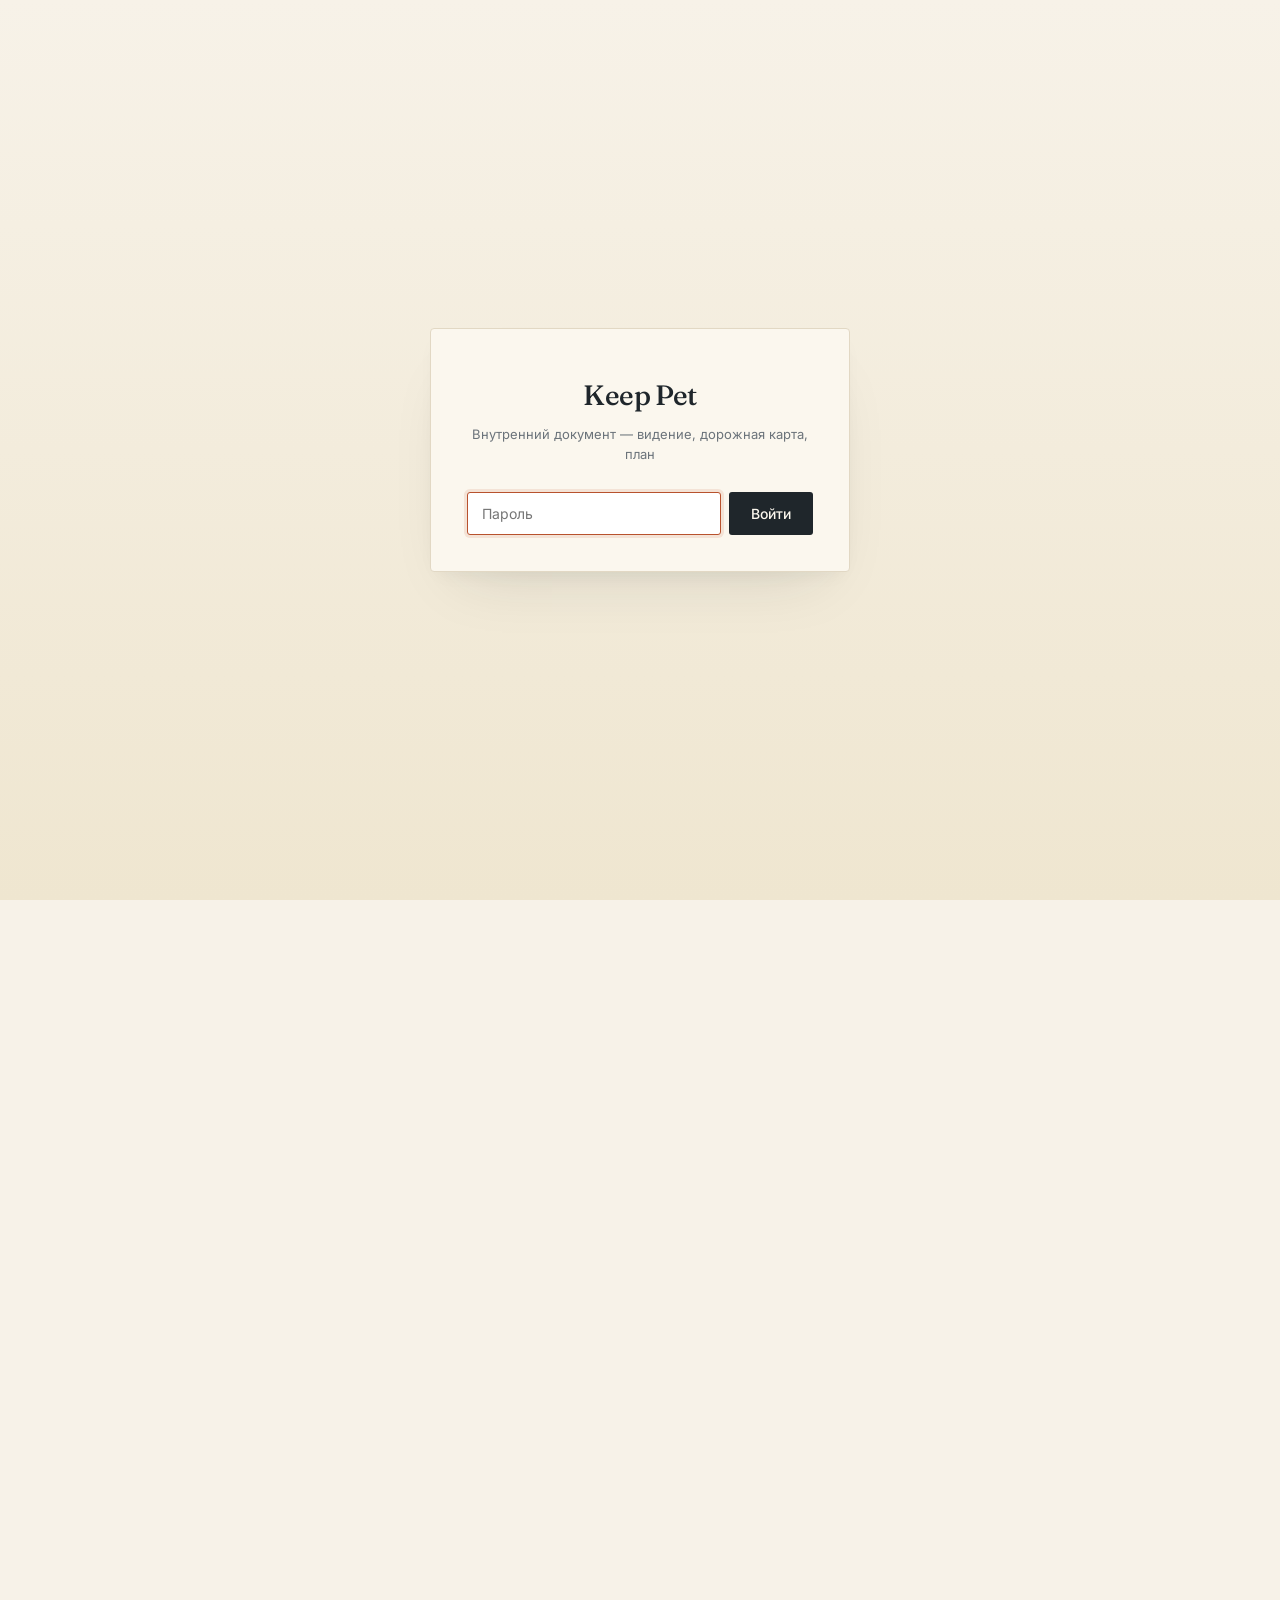
==== commit dfdeee8b: "Restructure as connected hub: vision · roadmap · plan (RU + EN backup) - index.html: new hub with st" ====
--- a/index.html
+++ b/index.html
@@ -5,33 +5,22 @@
 <meta name="viewport" content="width=device-width, initial-scale=1.0">
 <meta name="robots" content="noindex, nofollow">
 <meta name="referrer" content="no-referrer">
-<title>Keep Pet — Видение, стратегия, план · v2 · Для Олега и команды</title>
+<title>Keep Pet — Главная · Видение, дорожная карта, план</title>
 <link rel="preconnect" href="https://fonts.googleapis.com">
 <link rel="preconnect" href="https://fonts.gstatic.com" crossorigin>
-<link href="https://fonts.googleapis.com/css2?family=Fraunces:ital,opsz,wght@0,9..144,300;0,9..144,400;0,9..144,500;0,9..144,600;0,9..144,700;1,9..144,300;1,9..144,400;1,9..144,500&family=IBM+Plex+Mono:ital,wght@0,400;0,500;1,400&family=Inter:wght@300;400;500;600;700&display=swap" rel="stylesheet">
+<link href="https://fonts.googleapis.com/css2?family=Fraunces:ital,opsz,wght@0,9..144,400;0,9..144,500;0,9..144,600;1,9..144,400&family=IBM+Plex+Mono:ital,wght@0,400;0,500;1,400&family=Inter:wght@300;400;500;600;700&display=swap" rel="stylesheet">
 <style>
   :root {
-    --bg: #F7F2E8;
-    --bg-elev: #FBF7EE;
-    --bg-card: #F0E9DB;
-    --ink: #1F262B;
-    --ink-mid: #3D4650;
-    --ink-dim: #6B737A;
-    --ink-faint: #9AA09F;
-    --accent: #B8522D;
-    --accent-deep: #8F3E20;
-    --accent-soft: rgba(184, 82, 45, 0.07);
-    --ochre: #C8872D;
-    --ochre-soft: rgba(200, 135, 45, 0.08);
-    --line: #E2D8C4;
-    --line-strong: #C9BEA5;
-    --success: #6B8E4E;
-    --success-soft: rgba(107, 142, 78, 0.1);
-    --cat: #9C7BA8;
-    --dog: #6A94BF;
-    --serif: "Fraunces", "Source Serif 4", "GT Alpina", Georgia, "Times New Roman", serif;
-    --sans: "Inter", -apple-system, BlinkMacSystemFont, "Segoe UI", "Helvetica Neue", "PT Sans", sans-serif;
-    --mono: "IBM Plex Mono", "SF Mono", "Menlo", monospace;
+    --bg: #F7F2E8; --bg-elev: #FBF7EE; --bg-card: #F0E9DB;
+    --ink: #1F262B; --ink-mid: #3D4650; --ink-dim: #6B737A; --ink-faint: #9AA09F;
+    --accent: #B8522D; --accent-deep: #8F3E20; --accent-soft: rgba(184, 82, 45, 0.07);
+    --ochre: #C8872D; --ochre-soft: rgba(200, 135, 45, 0.10);
+    --line: #E2D8C4; --line-strong: #C9BEA5;
+    --success: #6B8E4E; --success-soft: rgba(107, 142, 78, 0.12);
+    --warn: #C8872D; --warn-soft: rgba(200, 135, 45, 0.12);
+    --serif: "Fraunces", Georgia, serif;
+    --sans: "Inter", -apple-system, BlinkMacSystemFont, sans-serif;
+    --mono: "IBM Plex Mono", monospace;
   }
   * { box-sizing: border-box; margin: 0; padding: 0; }
   html, body {
@@ -39,1374 +28,269 @@
     color: var(--ink);
     font-family: var(--sans);
     font-size: 17px;
-    line-height: 1.65;
+    line-height: 1.6;
     -webkit-font-smoothing: antialiased;
     -moz-osx-font-smoothing: grayscale;
   }
-  /* Subtle paper grain */
   body::before {
     content: "";
-    position: fixed;
-    inset: 0;
-    pointer-events: none;
-    background-image:
-      radial-gradient(circle at 20% 30%, rgba(184, 82, 45, 0.015) 0%, transparent 40%),
-      radial-gradient(circle at 80% 70%, rgba(200, 135, 45, 0.015) 0%, transparent 40%);
-    z-index: -1;
-  }
-  a { color: var(--accent); text-decoration: none; border-bottom: 1px solid rgba(184, 82, 45, 0.35); transition: border-color 0.15s ease; }
-  a:hover { border-bottom-color: var(--accent); }
-
-  .wrap { max-width: 880px; margin: 0 auto; padding: 64px 32px; }
-
-  /* ── Hero ── */
-  header.hero { padding: 96px 0 72px 0; border-bottom: 1px solid var(--line); }
-  .hero .eyebrow {
-    font-family: var(--mono);
-    font-style: italic;
-    color: var(--accent);
-    font-size: 13px;
-    letter-spacing: 0.04em;
-    margin-bottom: 28px;
-    font-weight: 400;
+    position: fixed; inset: 0; pointer-events: none; z-index: 0;
+    background-image: radial-gradient(ellipse at top, rgba(255,255,255,0.5), transparent 60%);
+  }
+  .wrap { max-width: 980px; margin: 0 auto; padding: 56px 32px 96px; position: relative; z-index: 1; }
+
+  /* Hero */
+  .hero { margin-bottom: 56px; padding-bottom: 40px; border-bottom: 1px solid var(--line); }
+  .stamp { font-family: var(--mono); font-size: 11px; letter-spacing: 0.14em; text-transform: uppercase; color: var(--ink-faint); margin-bottom: 22px; display: flex; align-items: center; gap: 14px; flex-wrap: wrap; }
+  .stamp .dot { width: 4px; height: 4px; background: var(--accent); border-radius: 50%; }
+  h1 { font-family: var(--serif); font-weight: 500; font-size: clamp(40px, 6vw, 64px); line-height: 1.05; letter-spacing: -0.025em; margin-bottom: 22px; color: var(--ink); }
+  h1 em { font-style: italic; color: var(--accent); font-weight: 400; }
+  .lede { font-family: var(--serif); font-size: 23px; line-height: 1.5; color: var(--ink-mid); max-width: 660px; }
+  .meta-row { display: flex; gap: 28px; margin-top: 36px; flex-wrap: wrap; font-size: 14px; }
+  .meta-row .meta-cell { display: flex; flex-direction: column; gap: 4px; }
+  .meta-row .meta-label { font-family: var(--mono); font-size: 10px; letter-spacing: 0.12em; text-transform: uppercase; color: var(--ink-faint); }
+  .meta-row .meta-value { color: var(--ink-mid); font-weight: 500; }
+
+  /* Section heads */
+  h2 { font-family: var(--serif); font-weight: 500; font-size: 30px; letter-spacing: -0.015em; margin: 64px 0 24px; }
+  h2 .num { font-family: var(--mono); font-size: 13px; color: var(--accent); margin-right: 14px; letter-spacing: 0.08em; }
+
+  /* Status grid */
+  .status-grid { display: grid; grid-template-columns: repeat(auto-fit, minmax(290px, 1fr)); gap: 18px; }
+  .doc-card {
+    background: var(--bg-elev);
+    border: 1px solid var(--line);
+    border-radius: 4px;
+    padding: 26px 26px 22px;
+    text-decoration: none;
+    color: inherit;
     display: flex;
-    align-items: center;
-    gap: 14px;
-  }
-  .hero .eyebrow::before {
-    content: "";
-    width: 28px;
-    height: 1px;
-    background: var(--accent);
-  }
-  .hero h1 {
-    font-family: var(--serif);
-    font-size: 66px;
-    line-height: 1.05;
-    font-weight: 400;
-    margin-bottom: 36px;
-    letter-spacing: -0.015em;
-    color: var(--ink);
-    text-wrap: balance;
-  }
-  .hero h1 em {
-    font-style: italic;
-    color: var(--accent);
-    font-weight: 400;
-  }
-  .hero .subtitle {
-    font-size: 20px;
+    flex-direction: column;
+    gap: 12px;
+    transition: border-color .2s, transform .2s, box-shadow .2s;
+    position: relative;
+  }
+  .doc-card:hover {
+    border-color: var(--accent);
+    transform: translateY(-2px);
+    box-shadow: 0 14px 30px -18px rgba(31, 38, 43, 0.18);
+  }
+  .doc-card-head { display: flex; align-items: baseline; justify-content: space-between; gap: 12px; }
+  .doc-card-name { font-family: var(--serif); font-size: 22px; font-weight: 500; letter-spacing: -0.01em; color: var(--ink); }
+  .badge { font-family: var(--mono); font-size: 10px; letter-spacing: 0.1em; text-transform: uppercase; padding: 4px 10px; border-radius: 100px; font-weight: 500; }
+  .badge-approved { background: var(--success-soft); color: var(--success); }
+  .badge-review { background: var(--warn-soft); color: var(--ochre); }
+  .badge-draft { background: var(--accent-soft); color: var(--accent); }
+  .doc-card-tag { font-family: var(--mono); font-size: 11px; letter-spacing: 0.06em; color: var(--ink-faint); text-transform: uppercase; }
+  .doc-card-tagline { font-family: var(--serif); font-size: 16px; line-height: 1.45; color: var(--ink-mid); font-style: italic; flex: 1; }
+  .doc-card-foot { display: flex; justify-content: space-between; align-items: center; padding-top: 14px; border-top: 1px solid var(--line); margin-top: 8px; font-family: var(--mono); font-size: 11px; letter-spacing: 0.06em; color: var(--ink-faint); text-transform: uppercase; }
+  .doc-card-foot .arrow { font-size: 16px; color: var(--accent); transition: transform .2s; }
+  .doc-card:hover .doc-card-foot .arrow { transform: translateX(4px); }
+
+  /* Timeline */
+  .timeline { border-left: 2px solid var(--line); padding-left: 28px; margin-top: 24px; }
+  .tl-item { padding-bottom: 24px; position: relative; }
+  .tl-item::before { content: ""; position: absolute; left: -34px; top: 7px; width: 8px; height: 8px; background: var(--bg); border: 2px solid var(--accent); border-radius: 50%; }
+  .tl-item.done::before { background: var(--accent); }
+  .tl-date { font-family: var(--mono); font-size: 11px; letter-spacing: 0.08em; text-transform: uppercase; color: var(--ink-faint); margin-bottom: 4px; }
+  .tl-title { font-family: var(--serif); font-size: 17px; font-weight: 500; color: var(--ink); margin-bottom: 4px; }
+  .tl-body { font-size: 14px; color: var(--ink-mid); line-height: 1.55; }
+  .tl-body a { color: var(--accent); text-decoration: none; border-bottom: 1px solid rgba(184, 82, 45, 0.3); }
+  .tl-body a:hover { border-bottom-color: var(--accent); }
+
+  /* People grid */
+  .people-grid { display: grid; grid-template-columns: repeat(auto-fit, minmax(220px, 1fr)); gap: 14px; }
+  .person {
+    background: var(--bg-elev);
+    border: 1px solid var(--line);
+    padding: 18px 22px;
+    border-radius: 4px;
+  }
+  .person-name { font-family: var(--serif); font-size: 18px; font-weight: 500; margin-bottom: 4px; }
+  .person-role { font-family: var(--mono); font-size: 11px; letter-spacing: 0.06em; color: var(--accent); text-transform: uppercase; margin-bottom: 8px; }
+  .person-note { font-size: 14px; color: var(--ink-mid); line-height: 1.5; }
+
+  /* Notes */
+  .note-block {
+    background: var(--bg-card);
+    border-radius: 4px;
+    padding: 22px 26px;
+    margin-top: 32px;
+    font-size: 14px;
+    line-height: 1.6;
     color: var(--ink-mid);
-    max-width: 680px;
-    margin-bottom: 48px;
-    line-height: 1.55;
-  }
-  .hero .meta {
-    display: grid;
-    grid-template-columns: repeat(4, 1fr);
-    gap: 28px;
-    padding-top: 36px;
-    border-top: 1px solid var(--line);
-    font-size: 14px;
-  }
-  .hero .meta .label {
-    font-family: var(--mono);
-    font-style: italic;
-    color: var(--ink-faint);
-    font-size: 11px;
-    margin-bottom: 8px;
-    letter-spacing: 0.02em;
-  }
-  .hero .meta .value {
-    color: var(--ink);
-    font-weight: 500;
-  }
-  .hero .version-stamp {
-    display: inline-flex;
-    align-items: center;
-    gap: 10px;
-    background: var(--accent-soft);
-    color: var(--accent-deep);
-    padding: 4px 14px;
-    border-radius: 2px;
-    font-family: var(--mono);
-    font-size: 11px;
-    letter-spacing: 0.02em;
-    margin-bottom: 28px;
-    font-weight: 400;
-    border-left: 2px solid var(--accent);
-  }
-
-  /* ── Sections ── */
-  section { padding: 80px 0; border-bottom: 1px solid var(--line); }
-  section:last-of-type { border-bottom: none; }
-
-  .section-head { margin-bottom: 40px; }
-  .section-num {
-    font-family: var(--serif);
-    font-style: italic;
-    font-size: 15px;
-    color: var(--accent);
-    font-weight: 400;
-    margin-right: 14px;
-  }
-  .section-label {
-    font-family: var(--serif);
-    font-size: 14px;
-    color: var(--ink-dim);
-    letter-spacing: 0.08em;
-    text-transform: uppercase;
-    font-variant: small-caps;
-    font-weight: 500;
-  }
-  h3 {
-    font-family: var(--serif);
-    font-size: 38px;
-    line-height: 1.15;
-    font-weight: 400;
-    margin: 12px 0 24px 0;
-    letter-spacing: -0.01em;
-    color: var(--ink);
-    text-wrap: balance;
-  }
-  h3 em { font-style: italic; color: var(--accent); }
-  h4 {
-    font-family: var(--serif);
-    font-size: 20px;
-    font-weight: 500;
-    margin-top: 36px;
-    margin-bottom: 14px;
-    color: var(--ink);
-    letter-spacing: -0.005em;
-  }
-  p { margin-bottom: 22px; color: var(--ink); }
-  p.lead {
-    font-family: var(--serif);
-    font-size: 22px;
-    line-height: 1.45;
-    color: var(--ink-mid);
-    margin-bottom: 32px;
-    font-weight: 400;
-    max-width: 720px;
-  }
-  p.lead em { font-style: italic; color: var(--accent); }
-  p.dim { color: var(--ink-dim); }
-  ul, ol { margin: 0 0 24px 24px; }
-  li { margin-bottom: 12px; color: var(--ink); }
-  strong { font-weight: 600; color: var(--ink); }
-  em { font-style: italic; }
-
-  /* ── Pull quote ── */
-  .pullquote {
-    margin: 48px 0;
-    padding: 32px 0 28px 0;
-    border-top: 1px solid var(--accent);
-    border-bottom: 1px solid var(--accent);
-    text-align: left;
-  }
-  .pullquote-text {
-    font-family: var(--serif);
-    font-size: 30px;
-    line-height: 1.3;
-    font-weight: 400;
-    color: var(--ink);
-    font-style: italic;
-    letter-spacing: -0.005em;
-    margin-bottom: 18px;
-    text-wrap: balance;
-  }
-  .pullquote-cite {
-    font-family: var(--serif);
-    font-size: 13px;
-    color: var(--accent);
-    font-variant: small-caps;
-    letter-spacing: 0.1em;
-    font-weight: 500;
-    text-transform: uppercase;
-  }
-
-  /* ── Cards ── */
-  .card {
-    background: transparent;
-    border-top: 1px solid var(--line);
-    padding: 26px 0 10px 0;
-    margin-bottom: 4px;
-  }
-  .card .title {
-    font-family: var(--serif);
-    font-size: 21px;
-    font-weight: 500;
-    margin-bottom: 10px;
-    color: var(--ink);
-    letter-spacing: -0.005em;
-    display: flex;
-    align-items: baseline;
-    gap: 12px;
-    flex-wrap: wrap;
-  }
-  .card .stage {
-    font-family: var(--mono);
-    font-style: italic;
-    font-size: 11px;
-    color: var(--accent);
-    font-weight: 400;
-    letter-spacing: 0.02em;
-  }
-  .card .stage.v1 { color: var(--ochre); }
-  .card .stage.v2 { color: var(--ink-faint); }
-  .card p { color: var(--ink-mid); font-size: 16px; margin-bottom: 0; line-height: 1.6; }
-
-  .grid { display: grid; gap: 0; margin: 32px 0; }
-  .grid-2 { grid-template-columns: 1fr 1fr; column-gap: 40px; }
-  .grid-3 { grid-template-columns: repeat(3, 1fr); column-gap: 32px; }
-  @media (max-width: 760px) {
-    .grid-2, .grid-3, .hero .meta { grid-template-columns: 1fr; column-gap: 0; }
-    .hero h1 { font-size: 40px; }
-    h3 { font-size: 28px; }
-    p.lead { font-size: 18px; }
-    .pullquote-text { font-size: 22px; }
-    .wrap { padding: 32px 20px; }
-  }
-
-  /* ── Hero stories ── */
-  .hero-story {
-    padding: 40px 0;
-    margin: 24px 0;
-    border-top: 1px solid var(--line);
-  }
-  .hero-story:last-of-type { border-bottom: 1px solid var(--line); }
-  .hero-story .persona {
-    display: grid;
-    grid-template-columns: 84px 1fr;
-    gap: 24px;
-    align-items: start;
-    margin-bottom: 28px;
-  }
-  .hero-story .persona-portrait {
-    width: 80px;
-    height: 80px;
-    color: var(--accent);
-    flex-shrink: 0;
-  }
-  .hero-story .persona-name {
-    font-family: var(--serif);
-    font-size: 24px;
-    font-weight: 500;
-    color: var(--ink);
-    margin-bottom: 4px;
-    letter-spacing: -0.005em;
-  }
-  .hero-story .persona-meta {
-    font-family: var(--serif);
-    font-style: italic;
-    font-size: 14px;
-    color: var(--ink-dim);
-    line-height: 1.5;
-  }
-  .hero-story .persona-meta .tag {
-    display: inline-block;
-    font-family: var(--mono);
-    font-style: normal;
-    font-size: 10px;
-    color: var(--accent);
-    letter-spacing: 0.06em;
-    text-transform: uppercase;
-    padding: 2px 7px;
-    border: 1px solid var(--line-strong);
-    border-radius: 2px;
-    margin-left: 6px;
-    vertical-align: 1px;
-  }
-  .hero-story .scene-text {
-    font-size: 17px;
-    line-height: 1.75;
-    color: var(--ink);
-    max-width: 660px;
-  }
-  .hero-story .scene-text p { margin-bottom: 18px; }
-  .hero-story .scene-text p:last-child { margin-bottom: 0; }
-  .hero-story .scene-text em {
-    color: var(--accent);
-    font-style: italic;
-    font-family: var(--serif);
-    font-size: 18px;
-  }
-
-  /* ── Research findings grid ── */
-  .findings-grid {
-    display: grid;
-    grid-template-columns: repeat(3, 1fr);
-    column-gap: 24px;
-    row-gap: 32px;
-    margin: 40px 0;
-  }
-  @media (max-width: 860px) { .findings-grid { grid-template-columns: 1fr; } }
-  .finding {
-    border-top: 1px solid var(--line);
-    padding-top: 20px;
-    position: relative;
-  }
-  .finding .rr-num {
-    font-family: var(--mono);
-    font-style: italic;
-    font-size: 11px;
-    color: var(--ink-faint);
-    letter-spacing: 0.02em;
-    margin-bottom: 6px;
-  }
-  .finding .rr-title {
-    font-family: var(--serif);
-    font-size: 17px;
-    font-weight: 500;
-    color: var(--ink);
-    margin-bottom: 12px;
-    line-height: 1.3;
-    letter-spacing: -0.005em;
-  }
-  .finding .rr-verdict {
-    font-family: var(--serif);
-    font-size: 11px;
-    letter-spacing: 0.1em;
-    text-transform: uppercase;
-    font-variant: small-caps;
-    font-weight: 600;
-    margin-bottom: 12px;
-    display: inline-block;
-    padding: 2px 8px;
-    border-radius: 2px;
-  }
-  .finding .rr-verdict.confirm { color: var(--success); background: var(--success-soft); }
-  .finding .rr-verdict.partial { color: var(--ochre); background: var(--ochre-soft); }
-  .finding .rr-verdict.pivot { color: var(--accent); background: var(--accent-soft); }
-  .finding .rr-text { font-size: 14px; color: var(--ink-mid); line-height: 1.6; }
-  .finding .rr-text strong { color: var(--ink); font-weight: 600; }
-
-  /* ── Competitor rows ── */
-  .competitor-row {
-    display: grid;
-    grid-template-columns: 2.5fr 3fr 2.8fr;
-    gap: 24px;
-    padding: 20px 0;
-    border-top: 1px solid var(--line);
-    align-items: start;
-  }
-  .competitor-row:last-child { border-bottom: 1px solid var(--line); }
-  @media (max-width: 760px) { .competitor-row { grid-template-columns: 1fr; gap: 12px; } }
-  .competitor-row .who {
-    font-family: var(--serif);
-    font-weight: 500;
-    color: var(--ink);
-    font-size: 18px;
-    letter-spacing: -0.005em;
-  }
-  .competitor-row .who .subtag {
-    display: block;
-    font-family: var(--serif);
-    font-style: italic;
-    font-size: 13px;
-    color: var(--ink-dim);
-    font-weight: 400;
-    margin-top: 4px;
-  }
-  .competitor-row .miss {
-    font-size: 15px;
-    color: var(--ink-mid);
-    line-height: 1.55;
-  }
-  .competitor-row .we {
-    font-family: var(--serif);
-    font-size: 15px;
-    color: var(--accent-deep);
-    font-style: italic;
-    padding-left: 18px;
-    border-left: 2px solid var(--accent);
-    line-height: 1.5;
-  }
-
-  /* ── Tables ── */
-  table { width: 100%; border-collapse: collapse; margin: 32px 0; font-size: 15px; }
-  th, td { padding: 16px 16px 16px 0; text-align: left; border-bottom: 1px solid var(--line); vertical-align: top; }
-  th {
-    font-family: var(--serif);
-    color: var(--ink-dim);
-    font-weight: 500;
-    font-size: 12px;
-    letter-spacing: 0.08em;
-    text-transform: uppercase;
-    font-variant: small-caps;
-    border-bottom: 1px solid var(--ink-faint);
-  }
-  td { color: var(--ink); }
-  td.dim { color: var(--ink-mid); font-size: 14px; }
-
-  /* ── Pills ── */
-  .pill {
-    display: inline-block;
-    font-family: var(--serif);
-    font-size: 11px;
-    padding: 2px 9px;
-    border-radius: 2px;
-    letter-spacing: 0.06em;
-    text-transform: uppercase;
-    font-variant: small-caps;
-    font-weight: 600;
-    border: 1px solid transparent;
-  }
-  .pill-high { color: var(--success); border-color: rgba(107, 142, 78, 0.4); background: var(--success-soft); }
-  .pill-med { color: var(--ochre); border-color: rgba(200, 135, 45, 0.4); background: var(--ochre-soft); }
-  .pill-hyp { color: var(--ink-dim); border-color: var(--line-strong); background: transparent; }
-
-  /* ── Visualization containers ── */
-  .viz {
-    margin: 48px 0;
-    padding: 36px 0;
-    border-top: 1px solid var(--line);
-    border-bottom: 1px solid var(--line);
-  }
-  .viz-title {
-    font-family: var(--serif);
-    font-style: italic;
-    font-size: 14px;
-    letter-spacing: 0.04em;
-    color: var(--ink-dim);
-    margin-bottom: 24px;
-    font-weight: 400;
-  }
-  .viz-title::before {
-    content: "Fig. ";
-    color: var(--accent);
-    font-weight: 500;
-  }
-  .viz-caption {
-    font-family: var(--serif);
-    font-style: italic;
-    font-size: 13px;
-    color: var(--ink-faint);
-    margin-top: 20px;
-    line-height: 1.5;
-    max-width: 640px;
-  }
-
-  /* ── Diaspora monograms ── */
-  .diaspora {
-    display: grid;
-    grid-template-columns: repeat(4, 1fr);
-    gap: 10px;
-    margin: 28px 0;
-  }
-  @media (max-width: 760px) { .diaspora { grid-template-columns: repeat(2, 1fr); } }
-  .country {
-    padding: 18px 14px 14px 14px;
-    text-align: center;
-    border: 1px solid var(--line);
-    border-radius: 2px;
-    position: relative;
-    background: var(--bg-elev);
-  }
-  .country.target { border-color: var(--accent); }
-  .country.nontarget {
-    opacity: 0.45;
-    border-style: dashed;
-    background: transparent;
-  }
-  .country.nontarget::after {
-    content: "не таргет";
-    position: absolute;
-    top: -8px;
-    right: 10px;
-    font-family: var(--mono);
-    font-style: italic;
-    font-size: 9px;
-    letter-spacing: 0.02em;
-    background: var(--bg);
-    color: var(--ink-dim);
-    padding: 1px 6px;
-    font-weight: 400;
-  }
-  .country .code {
-    font-family: var(--serif);
-    font-size: 26px;
-    font-weight: 500;
-    color: var(--accent);
-    letter-spacing: 0.08em;
-    font-variant: small-caps;
-    display: block;
-    margin-bottom: 2px;
-  }
-  .country.nontarget .code { color: var(--ink-dim); }
-  .country .name {
-    font-family: var(--serif);
-    font-style: italic;
-    font-size: 12px;
-    color: var(--ink-dim);
-    margin-top: 4px;
-  }
-
-  /* ── Editorial notes / disclaimers ── */
-  .note {
-    margin: 28px 0;
-    padding: 4px 0 4px 22px;
-    border-left: 2px solid var(--accent);
-  }
-  .note-label {
-    font-family: var(--serif);
-    font-style: italic;
-    font-size: 12px;
-    color: var(--accent);
-    font-variant: small-caps;
-    letter-spacing: 0.1em;
-    text-transform: uppercase;
-    display: block;
-    margin-bottom: 8px;
-    font-weight: 500;
-  }
-  .note-body {
-    font-family: var(--serif);
-    font-size: 15px;
-    color: var(--ink-mid);
-    line-height: 1.65;
-    font-style: italic;
-  }
-  .note-body strong { font-style: normal; color: var(--ink); font-weight: 600; }
-
-  /* ── Footer ── */
-  footer {
-    padding: 56px 0 72px 0;
-    color: var(--ink-faint);
-    font-size: 13px;
-    text-align: center;
-    font-family: var(--serif);
-    font-style: italic;
-  }
-  footer .logo {
-    font-family: var(--serif);
-    font-weight: 500;
-    color: var(--accent);
-    letter-spacing: 0.1em;
-    font-variant: small-caps;
-    text-transform: uppercase;
-    font-style: normal;
-    margin-bottom: 12px;
-    font-size: 14px;
-  }
-  footer code { font-family: var(--mono); font-style: normal; font-size: 12px; }
-
-  hr { border: none; border-top: 1px solid var(--line); margin: 48px 0; }
-
-  /* ── Next steps ── */
-  .next-steps {
-    margin-top: 36px;
-    padding: 0;
-  }
-  .next-steps h4 { margin-top: 0; margin-bottom: 20px; }
-  .next-steps ol {
-    counter-reset: step;
-    margin-left: 0;
-    list-style: none;
-  }
-  .next-steps ol li {
-    counter-increment: step;
-    position: relative;
-    padding-left: 52px;
-    margin-bottom: 18px;
-    line-height: 1.6;
-  }
-  .next-steps ol li::before {
-    content: counter(step, decimal-leading-zero);
-    position: absolute;
-    left: 0;
-    top: 1px;
-    font-family: var(--serif);
-    font-style: italic;
-    font-size: 20px;
-    color: var(--accent);
-    font-weight: 500;
-    width: 36px;
-  }
-
-  /* ── Cat-dog strip (used in section 04) ── */
-  .species-strip {
-    display: grid;
-    grid-template-columns: 1fr 1fr;
-    margin: 36px 0 24px 0;
-    border-top: 1px solid var(--line);
-    border-bottom: 1px solid var(--line);
-  }
-  .species-strip > div {
-    padding: 24px 28px 24px 0;
-  }
-  .species-strip > div + div {
-    padding-left: 36px;
-    border-left: 1px solid var(--line);
-  }
-  .species-strip .species-label {
-    font-family: var(--serif);
-    font-style: italic;
-    font-size: 13px;
-    color: var(--ink-dim);
-    letter-spacing: 0.06em;
-    font-variant: small-caps;
-    text-transform: uppercase;
-    display: block;
-    margin-bottom: 10px;
-  }
-  .species-strip .species-role {
-    font-family: var(--serif);
-    font-size: 24px;
-    color: var(--ink);
-    font-weight: 500;
-    line-height: 1.2;
-  }
-  .species-strip .species-role em { color: var(--accent); font-style: italic; }
-  @media (max-width: 760px) {
-    .species-strip { grid-template-columns: 1fr; }
-    .species-strip > div + div { padding-left: 0; border-left: none; border-top: 1px solid var(--line); }
-  }
-
-  .q { color: var(--ink); font-style: italic; }
-  .q::before { content: "«"; color: var(--accent); font-style: normal; }
-  .q::after { content: "»"; color: var(--accent); font-style: normal; }
-
-  /* Code */
-  code {
-    font-family: var(--mono);
-    font-size: 0.88em;
-    background: var(--accent-soft);
-    color: var(--accent-deep);
-    padding: 1px 6px;
-    border-radius: 2px;
+  }
+  .note-block strong { color: var(--ink); }
+  .note-block code { font-family: var(--mono); font-size: 13px; background: var(--bg-elev); padding: 2px 6px; border-radius: 2px; }
+
+  @media (max-width: 600px) {
+    .wrap { padding: 36px 20px 64px; }
+    .hero { margin-bottom: 40px; padding-bottom: 28px; }
+    h2 { margin: 48px 0 20px; }
+    .meta-row { gap: 16px; }
   }
 </style>
+<link rel="stylesheet" href="assets/site.css">
 </head>
-<body>
+<body data-page="index" data-lang="ru">
+<script defer src="assets/site.js"></script>
 
 <div class="wrap">
 
-<header class="hero">
-  <div class="version-stamp">v2 · исследования интегрированы · 2026-04-18</div>
-  <div class="eyebrow">Видение · Стратегия · План</div>
-  <h1>Keep Pet — это место, где твоего питомца <em>уже знают</em>.</h1>
-  <p class="subtitle">Голосовой спутник, который один раз учится твоему питомцу — а дальше, всю его жизнь, помнит его так, как никто другой не помнит. Один мозг. Много дверей. Живой паспорт, который питомец действительно носит с собой.</p>
-  <div class="meta">
-    <div>
-      <div class="label">Аудитория</div>
-      <div class="value">Олег · Юля · команда · советники</div>
-    </div>
-    <div>
-      <div class="label">Статус</div>
-      <div class="value">Видение v3 утверждено, 9 исследований интегрированы</div>
-    </div>
-    <div>
-      <div class="label">Следующая веха</div>
-      <div class="value">Пакет к 15 июля 2026</div>
-    </div>
-    <div>
-      <div class="label">Автор</div>
-      <div class="value">Cone Red × Oleg × Yulia</div>
-    </div>
-  </div>
-</header>
-
-<section>
-  <div class="section-head">
-    <span class="section-num">Note 01.</span>
-    <span class="section-label">Проблема</span>
-    <h3>Никто не знает твоего питомца, кроме тебя.</h3>
-  </div>
-
-  <p class="lead">И когда тебе нужна помощь — каждый поиск, каждый форум, каждый звонок ветеринару, каждая сессия с ChatGPT начинается с нуля. Ты снова объясняешь, кто твой пёс. Сколько ему. Что он ел вчера. Какие у него прививки. <em>Каждый раз — заново.</em></p>
-
-  <p>А паспорт питомца — если он вообще есть — лежит бумажной книжкой в ящике, и прочитать его умеет только тот ветеринар, который его подписал. Часто от руки, часто по-русски из одной страны, а читает его ветеринар из другой. Информация не накапливается; она рассыпается.</p>
-
-  <div class="pullquote">
-    <div class="pullquote-text">Паспорт, который чтобы всё это накапливалось и искусственный интеллект мог бы более точечно обрабатывать информацию.</div>
-    <div class="pullquote-cite">Олег · 2026-04-08</div>
-  </div>
-
-  <p>Keep Pet решает эту боль буквально — становясь тем единственным местом, которое уже знает твоего питомца. Голосом. Без обучения интерфейсу. Без повторных объяснений.</p>
-</section>
-
-<section>
-  <div class="section-head">
-    <span class="section-num">Note 02.</span>
-    <span class="section-label">Три жизни</span>
-    <h3>Не презентация, не дорожная карта — <em>три реальных человека</em>, которых Keep Pet спасает от повторного объяснения.</h3>
-  </div>
-
-  <div class="hero-story">
-    <div class="persona">
-      <svg class="persona-portrait" viewBox="0 0 80 80" fill="none" stroke="currentColor" stroke-width="1.6" stroke-linecap="round" stroke-linejoin="round" aria-hidden="true">
-        <!-- Mura curled cat -->
-        <path d="M20 46 Q13 32 24 23 Q38 17 50 24 Q61 33 58 47 Q53 58 40 60 Q26 60 20 46 Z"/>
-        <!-- Ears -->
-        <path d="M27 24 L25 15 L33 20"/>
-        <path d="M46 21 L51 13 L53 22"/>
-        <!-- Tail curling -->
-        <path d="M57 40 Q68 42 65 55 Q58 62 48 58"/>
-        <!-- Closed eyes -->
-        <path d="M30 33 Q32 31 34 33"/>
-        <path d="M42 32 Q44 30 46 32"/>
-        <!-- Nose + mouth -->
-        <path d="M37 38 L39 40 L37 41"/>
-        <path d="M37 41 Q35 43 33 42"/>
-        <path d="M37 41 Q39 43 41 42"/>
-        <!-- Whiskers -->
-        <path d="M30 40 L24 39" opacity="0.5"/>
-        <path d="M46 40 L52 39" opacity="0.5"/>
-      </svg>
-      <div>
-        <div class="persona-name">Дина — Алматы, год после переезда</div>
-        <div class="persona-meta">35 лет · кошка Мура, 11 лет · переехала из Москвы<span class="tag">KZ</span><span class="tag">ветпаспорт</span></div>
-      </div>
-    </div>
-    <div class="scene-text">
-      <p>Дина переехала из Москвы в Алматы в 2023-м с одиннадцатилетней кошкой Мурой. Ветпаспорт — советская бумажная книжечка: четыре штампа московской клиники, две рукописные записи алматинского ветеринара, одна наклейка отклеивается с задней обложки. Когда прошлой весной у Муры поехали почки, Дина потратила четыре часа, перепечатывая паспорт в ChatGPT, прежде чем он смог сказать что-то полезное. Он сказал сходить к ветеринару. <em>Она уже сидела у ветеринара.</em></p>
-      <p>Keep Pet предлагает сфотографировать книжечку. OCR читает 60% чисто; остальное — почерк алматинского ветеринара, смазанный номер партии прививки, дата, которая может быть и 2019, и 2021 — <em>Keep Pet задаёт четыре вопроса с вариантами ответов, мягко.</em> Через десять минут паспорт Муры — поисковый, делимый, живой документ.</p>
-      <p>Когда в декабре значения креатинина снова уходят, Дина говорит: «Мура опять вялая». Голос отвечает в её имени, уже зная тренд почек из паспорта, смену корма в сентябре, и два случая, когда этот паттерн был раньше. Никакой перепечатки. Никакого старта с нуля.</p>
-      <p>Когда Дина улетает в Тбилиси на свадьбу и оставляет Муру соседке — она отправляет QR. Соседка сканирует. Ветклиника в Тбилиси, куда Мура попадёт на экстренный приём, тоже сканирует. Никто не спрашивает бумаги. <em>Мура сама носит себя.</em></p>
-    </div>
-  </div>
-
-  <div class="hero-story">
-    <div class="persona">
-      <svg class="persona-portrait" viewBox="0 0 80 80" fill="none" stroke="currentColor" stroke-width="1.6" stroke-linecap="round" stroke-linejoin="round" aria-hidden="true">
-        <!-- Winston doodle head-tilt -->
-        <g transform="rotate(-8 40 40)">
-          <!-- Head -->
-          <path d="M22 28 Q14 42 22 56 Q40 66 58 56 Q66 42 58 28 Q40 18 22 28 Z"/>
-          <!-- Floppy ears -->
-          <path d="M20 30 Q10 38 16 52 Q20 58 24 54"/>
-          <path d="M60 30 Q70 38 64 52 Q60 58 56 54"/>
-          <!-- Curly mane tufts -->
-          <path d="M16 34 Q12 36 14 40"/>
-          <path d="M64 34 Q68 36 66 40"/>
-          <path d="M26 22 Q28 18 32 22"/>
-          <path d="M48 22 Q52 18 54 22"/>
-          <!-- Eyes -->
-          <circle cx="31" cy="38" r="1.5" fill="currentColor"/>
-          <circle cx="49" cy="38" r="1.5" fill="currentColor"/>
-          <!-- Nose -->
-          <path d="M36 46 L40 50 L44 46 Z"/>
-          <!-- Tongue out -->
-          <path d="M40 51 Q37 58 40 60 Q43 58 40 51 Z"/>
-        </g>
-      </svg>
-      <div>
-        <div class="persona-name">Джейк — Бруклин, перерос ChatGPT</div>
-        <div class="persona-meta">31 год · лабрадудл Уинстон, 2 года · инженер-разработчик<span class="tag">US+</span><span class="tag">PWA</span></div>
-      </div>
-    </div>
-    <div class="scene-text">
-      <p>Джейк пользовался ChatGPT для Уинстона с того момента, как его завёл. Работало — пока не перестало. В сентябре у Уинстона пошла хромота. Джейк объяснил хромоту ChatGPT — в четвёртый раз. ChatGPT предложил семь возможных причин, ни одна из них не учитывала, что Уинстон две недели назад перешёл на grain-free корм и что последние три прогулки были длиннее обычного. <em>ChatGPT не помнит.</em></p>
-      <p>Keep Pet открывается во вкладке браузера. Джейк загружает бумаги от приюта, карту прививок, три месяца данных с ошейника Fi — OAuth-пул, как с фитнес-трекерами. Каждое утро, перед кофе, тёплый голос спрашивает, как прошла ночь. Джейк мычит «нормально». Во вторник в два часа, в середине Zoom-а, Уинстон снова хромает. Джейк отключает микрофон и произносит это вслух.</p>
-      <p>Ответ приходит за полсекунды, в имени Уинстона, с опорой на смену корма, скачок активности, две предыдущие хромоты, и мягкий совет снизить нагрузку на 48 часов прежде, чем записаться к ортопеду. <em>Впервые ИИ помнит Уинстона.</em></p>
-      <p>В воскресенье приходит 15-секундный голосовой портрет — взгляд Уинстона на неделю, со ссылкой на что-то реальное. Джейк слушает дважды. Потом трижды.</p>
-    </div>
-  </div>
-
-  <div class="hero-story">
-    <div class="persona">
-      <svg class="persona-portrait" viewBox="0 0 100 80" fill="none" stroke="currentColor" stroke-width="1.6" stroke-linecap="round" stroke-linejoin="round" aria-hidden="true">
-        <!-- Cat (Bagira) left -->
-        <g>
-          <!-- Head -->
-          <path d="M12 30 Q6 38 12 48 Q22 54 30 48 Q36 38 30 30 Q22 24 12 30 Z"/>
-          <!-- Ears -->
-          <path d="M14 30 L11 20 L19 25"/>
-          <path d="M28 28 L26 18 L22 24"/>
-          <!-- Eyes -->
-          <circle cx="17" cy="36" r="1" fill="currentColor"/>
-          <circle cx="25" cy="36" r="1" fill="currentColor"/>
-          <!-- Nose -->
-          <path d="M20 41 L22 43 L20 44"/>
-          <!-- Body -->
-          <path d="M15 48 Q11 62 18 72"/>
-          <path d="M30 48 Q32 58 28 72"/>
-          <!-- Tail curling up -->
-          <path d="M33 50 Q42 44 38 34"/>
-        </g>
-        <!-- Dog (Pirat) right -->
-        <g transform="translate(48, 0)">
-          <!-- Head -->
-          <path d="M12 22 Q4 32 12 46 Q28 54 40 46 Q48 32 40 22 Q28 14 12 22 Z"/>
-          <!-- Floppy ears -->
-          <path d="M10 26 Q2 34 8 48"/>
-          <path d="M42 26 Q50 34 44 48"/>
-          <!-- Eyes -->
-          <circle cx="18" cy="32" r="1.2" fill="currentColor"/>
-          <circle cx="34" cy="32" r="1.2" fill="currentColor"/>
-          <!-- Nose -->
-          <path d="M23 40 L26 43 L29 40 Z"/>
-          <!-- Tongue -->
-          <path d="M26 44 Q24 48 26 50 Q28 48 26 44 Z"/>
-          <!-- Body -->
-          <path d="M15 46 Q9 62 18 72"/>
-          <path d="M40 46 Q46 62 36 72"/>
-          <!-- Tail -->
-          <path d="M44 52 Q52 50 50 44"/>
-        </g>
-      </svg>
-      <div>
-        <div class="persona-name">Надя — Ереван, кошка и собака и частые перелёты</div>
-        <div class="persona-meta">29 лет · кошка Багира + собака Пират · ремоут в сербский финтех<span class="tag">AM</span><span class="tag">TMA+PWA</span></div>
-      </div>
-    </div>
-    <div class="scene-text">
-      <p>Надя уехала из Питера в Ереван в 2022-м, увезя кошку Багиру и два года спустя подобрав уличную собаку, которую назвала Пират. Она работает на сербский финтех удалённо; в Белграде бывает дважды в год. Каждая поездка — ветсправки, договор с пансионом, инструктаж новому ситтеру. Бумажки не сжимаются никогда.</p>
-      <p>Она заводит в Keep Pet Багиру и Пирата вместе. Паспорт держит обоих. У Пирата истории нет — Keep Pet задаёт десять вопросов, которые задал бы ветеринар в приюте, берёт ответы как День 0 и начинает строить. Багира сложнее — записи ереванской клиники загружены по фотографиям.</p>
-      <p>Перед следующей поездкой в Белград Надя генерирует два QR-доступа. Белградский пансион сканирует QR Пирата. Алматинский кошачий ситтер, куда едет Багира, — сканирует её. Оба получают полную историю, расписание лекарств, экстренные контакты. <em>Ни один из них не звонит Наде.</em> Багира ест по расписанию. Пират спит всю ночь.</p>
-    </div>
-  </div>
-
-  <p class="dim"><em>Что объединяет эти три истории: паспорт — это вещь. Голос — это как с ним разговаривают. Поверхность (Telegram у Дины, PWA у Джейка, и то и другое у Нади) — просто дверь, в которую вошёл хозяин.</em></p>
-</section>
-
-<section>
-  <div class="section-head">
-    <span class="section-num">Note 03.</span>
-    <span class="section-label">Северная звезда</span>
-    <h3>Момент <em>первого острого ответа</em>.</h3>
-  </div>
-
-  <p class="lead">Между пятым и десятым взаимодействием Keep Pet говорит то, о чём хозяин <em>не спрашивал</em>, но что паспорт уже знал — паттерн, возможный только благодаря накапливающейся памяти. Это момент, когда «полезное приложение» превращается в «что-то, что я не могу удалить».</p>
-
-  <p>Мы выбираем его вместо еженедельного голосового портрета (который живёт сверху как ускоритель удержания) по трём причинам: <strong>(а)</strong> он устойчив на 30-м взаимодействии — там, где портрет мог бы поднадоесть; <strong>(б)</strong> он неподделываем без реального паспорта — ChatGPT/Claude не смогут; <strong>(в)</strong> никакой uncanny-valley-угрозы, никакой имитации «переводчика мыслей питомца».</p>
-</section>
-
-<section>
-  <div class="section-head">
-    <span class="section-num">Note 04.</span>
-    <span class="section-label">Вид</span>
-    <h3>Кошка — <em>клин</em>, собака — <em>рабочая лошадка</em>.</h3>
-  </div>
-
-  <p class="lead">Мы делаем собаку И кошку на MLP, с <em>кошкой впереди</em> бренда. Это сознательное перепозиционирование — и крупнейший сдвиг тезиса из исследований.</p>
-
-  <p>Наивный дефолт — начать с собак: LTV собаки в 2–3 раза выше кота, контент собак самый глубокий, голосовой fit у собаки 20/20. Но <strong>собачий AI — самый капитализированный, самый насыщенный квадрант pet-tech</strong>: Traini ($7.5M декабрь 2025, команда ex-OpenAI/Anthropic), Snout ($110M январь 2026), Fuzzy/Dogo/GoodPup/Fi/Halo — все шипают dog-first. Седьмой dog-AI без аппаратного рва = коммодитизация.</p>
-
-  <p><strong>Кошачий AI — пустой.</strong> Голосового нет вообще. Moggie делает только текстовый чат; у Cornell — кастомный GPT. Всё. И три факта, которые это доминируют:</p>
-
-  <ul>
-    <li><strong>Кошки растут быстрее собак</strong> по владению (APPA 2025) и генерируют самый быстрый рост pet-food revenue.</li>
-    <li><strong>Кошачья страховка имеет 2–3× запас роста</strong> (2.04% проникновение против 5.46% у собак).</li>
-    <li><strong>Русскоязычная диаспора — кошачье большинство.</strong> Россия: 59% владения кошками. Германия, Польша, Франция, Италия, Прибалтика — все cat-majority. Dog-first продукт культурно не попадает в нашу аудиторию.</li>
-  </ul>
-
-  <p>Академическая литература (C/DORS, FBS 2022–2025) показывает: владельцы кошек почти равны владельцам собак по эмоциональной привязанности. Конвенциональная мудрость «собаки привязываются сильнее» — артефакт тех инструментов, которые измеряют привязанность через активности, свойственные собакам (прогулки, тренировки, путешествия). Контролируя это — разрыв схлопывается.</p>
-
-  <div class="species-strip">
-    <div>
-      <span class="species-label">Клин</span>
-      <div class="species-role"><em>Кошка.</em> Определяет whitespace, ведёт бренд, 40% MLP-контента, cat-forward UX.</div>
-    </div>
-    <div>
-      <span class="species-label">Рабочая лошадка</span>
-      <div class="species-role"><em>Собака.</em> Закрепляет юнит-экономику, 60% MLP-контента, LTV $100–$200/3yr.</div>
-    </div>
-  </div>
-
-  <p>Архитектура с первого дня species-plural. Оба шипуются на MLP. Контр-позиция против Traini пишется сама собой:</p>
-
-  <div class="pullquote">
-    <div class="pullquote-text">Traini пытается перевести твою собаку. Keep Pet помнит твою кошку.</div>
-    <div class="pullquote-cite">Позиционный тезис · v2</div>
-  </div>
-</section>
-
-<section>
-  <div class="section-head">
-    <span class="section-num">Note 05.</span>
-    <span class="section-label">Конкурентная география</span>
-    <h3>Пустота на воссоединении <em>голос + память про конкретного питомца</em> — реальна.</h3>
-  </div>
-
-  <div class="viz">
-    <div class="viz-title">Позиционная карта — голос × память</div>
-    <svg viewBox="0 0 720 440" xmlns="http://www.w3.org/2000/svg" style="width: 100%; height: auto; display: block;" role="img" aria-label="Позиционная карта: голос vs память про конкретного питомца">
-      <defs>
-        <marker id="ahead" viewBox="0 0 10 10" refX="8" refY="5" markerWidth="6" markerHeight="6" orient="auto">
-          <path d="M0,0 L10,5 L0,10 z" fill="#6B737A"/>
-        </marker>
-      </defs>
-      <!-- Axes -->
-      <line x1="60" y1="380" x2="680" y2="380" stroke="#6B737A" stroke-width="1" marker-end="url(#ahead)"/>
-      <line x1="60" y1="380" x2="60" y2="40" stroke="#6B737A" stroke-width="1" marker-end="url(#ahead)"/>
-      <text x="680" y="402" fill="#6B737A" font-size="12" text-anchor="end" font-family="Fraunces, Georgia, serif" font-style="italic">Память о конкретном питомце →</text>
-      <text x="50" y="40" fill="#6B737A" font-size="12" text-anchor="end" font-family="Fraunces, Georgia, serif" font-style="italic" transform="rotate(-90, 50, 40)">Голос-первый →</text>
-      <!-- Quadrant lines -->
-      <line x1="370" y1="380" x2="370" y2="40" stroke="#E2D8C4" stroke-width="1" stroke-dasharray="3 5"/>
-      <line x1="60" y1="210" x2="680" y2="210" stroke="#E2D8C4" stroke-width="1" stroke-dasharray="3 5"/>
-      <!-- Quadrant labels (small-caps feel via uppercase + letter-spacing) -->
-      <text x="215" y="60" fill="#9AA09F" font-size="10" text-anchor="middle" font-family="Fraunces, Georgia, serif" font-style="italic" letter-spacing="2">Голос без памяти</text>
-      <text x="525" y="60" fill="#B8522D" font-size="10" text-anchor="middle" font-family="Fraunces, Georgia, serif" letter-spacing="2" font-weight="600">ПУСТО — KEEP PET</text>
-      <text x="215" y="400" fill="#9AA09F" font-size="10" text-anchor="middle" font-family="Fraunces, Georgia, serif" font-style="italic" letter-spacing="2">Текст без памяти</text>
-      <text x="525" y="400" fill="#9AA09F" font-size="10" text-anchor="middle" font-family="Fraunces, Georgia, serif" font-style="italic" letter-spacing="2">Текст с памятью</text>
-      <!-- Competitors -->
-      <circle cx="160" cy="300" r="5" fill="#6B737A"/>
-      <text x="172" y="304" fill="#3D4650" font-size="13" font-family="Inter, sans-serif">ChatGPT / Claude</text>
-      <text x="172" y="320" fill="#9AA09F" font-size="11" font-family="Fraunces, Georgia, serif" font-style="italic">общий, забывает</text>
-
-      <circle cx="200" cy="150" r="5" fill="#6B737A"/>
-      <text x="212" y="154" fill="#3D4650" font-size="13" font-family="Inter, sans-serif">Alice / Alexa pet-skills</text>
-      <text x="212" y="170" fill="#9AA09F" font-size="11" font-family="Fraunces, Georgia, serif" font-style="italic">trivia + tamagotchi</text>
-
-      <circle cx="460" cy="330" r="5" fill="#6B737A"/>
-      <text x="472" y="334" fill="#3D4650" font-size="13" font-family="Inter, sans-serif">Moggie</text>
-      <text x="472" y="350" fill="#9AA09F" font-size="11" font-family="Fraunces, Georgia, serif" font-style="italic">текст, только кошки</text>
-
-      <circle cx="420" cy="278" r="5" fill="#6B737A"/>
-      <text x="432" y="282" fill="#3D4650" font-size="13" font-family="Inter, sans-serif">PawChamp</text>
-      <text x="432" y="298" fill="#9AA09F" font-size="11" font-family="Fraunces, Georgia, serif" font-style="italic">текстовый, без памяти</text>
-
-      <circle cx="540" cy="240" r="6" fill="#C8872D"/>
-      <text x="552" y="244" fill="#8F3E20" font-size="13" font-family="Inter, sans-serif" font-weight="600">Traini</text>
-      <text x="552" y="260" fill="#9AA09F" font-size="11" font-family="Fraunces, Georgia, serif" font-style="italic">переводчик, dog-only, hardware</text>
-
-      <circle cx="360" cy="340" r="5" fill="#9AA09F"/>
-      <text x="372" y="344" fill="#9AA09F" font-size="13" font-family="Inter, sans-serif" text-decoration="line-through">Fuzzy</text>
-      <text x="372" y="360" fill="#9AA09F" font-size="11" font-family="Fraunces, Georgia, serif" font-style="italic">закрыт 2023, юнит-экономика</text>
-
-      <circle cx="320" cy="280" r="5" fill="#9AA09F"/>
-      <text x="332" y="284" fill="#9AA09F" font-size="13" font-family="Inter, sans-serif" text-decoration="line-through">Kinship «Kin»</text>
-      <text x="332" y="300" fill="#9AA09F" font-size="11" font-family="Fraunces, Georgia, serif" font-style="italic">закрыт Mars 01.2025</text>
-
-      <!-- KEEP PET anchor -->
-      <circle cx="600" cy="120" r="11" fill="#B8522D"/>
-      <circle cx="600" cy="120" r="20" fill="none" stroke="#B8522D" stroke-width="1" opacity="0.45"/>
-      <circle cx="600" cy="120" r="30" fill="none" stroke="#B8522D" stroke-width="1" opacity="0.2"/>
-      <text x="600" y="96" fill="#8F3E20" font-size="17" font-family="Fraunces, Georgia, serif" font-weight="500" text-anchor="middle" font-style="italic">Keep Pet</text>
-      <text x="600" y="164" fill="#6B737A" font-size="11" font-family="Fraunces, Georgia, serif" font-style="italic" text-anchor="middle">голос-первый · паспорт-якорь · кошка-вперёд</text>
-    </svg>
-    <div class="viz-caption">Источники: RR #01 (конкурентный ландшафт, 40+ игроков), RR #06 (видовой скоп). Квадрант «голос + память про конкретного питомца» — пустой.</div>
-  </div>
-
-  <div class="competitor-row">
-    <div class="who">Traini <span class="subtag">$7.5M, декабрь 2025 · ex-OpenAI/Anthropic</span></div>
-    <div class="miss">Dog-only. Hardware-gated (требует свой ошейник). Переводческие claims оспариваются поведенческими учёными.</div>
-    <div class="we">Cat-forward голос. Без hardware lock-in. Без claims «переводить». Мы связываем — не декодируем.</div>
-  </div>
-
-  <div class="competitor-row">
-    <div class="who">Moggie <span class="subtag">только кошки, только текст</span></div>
-    <div class="miss">Текстовый чат. Нет паспорта. Нет непрерывности между сессиями.</div>
-    <div class="we">Голос-первый, паспорт-якорь, память на конкретного питомца.</div>
-  </div>
-
-  <div class="competitor-row">
-    <div class="who">ChatGPT / Claude <span class="subtag">общего назначения</span></div>
-    <div class="miss">Каждая сессия с нуля. Нет идентичности питомца. Нет памяти между сессиями.</div>
-    <div class="we">Мы — версия, которая помнит.</div>
-  </div>
-
-  <div class="competitor-row">
-    <div class="who">Fuzzy <span class="subtag">закрыт 2023 · $80M сожжено</span></div>
-    <div class="miss">Человеческая ветеринарная команда в чате, $15/мес. Юнит-экономика труда ветеринара убила компанию.</div>
-    <div class="we">AI-голос убирает стоимость труда. Тот же ценник, >90% валовой маржи.</div>
-  </div>
-
-  <div class="competitor-row">
-    <div class="who">Kinship / «The Kin» <span class="subtag">Mars, закрыт январь 2025</span></div>
-    <div class="miss">Async «Ask a Vet» за 48 часов. Async + VCPR-hedge ≠ друг.</div>
-    <div class="we">Суб-двухсекундный голос + накапливающаяся память = друг.</div>
-  </div>
-
-  <div class="competitor-row">
-    <div class="who">Fi / Tractive / Whistle <span class="subtag">wearable hardware</span></div>
-    <div class="miss">Hardware-first, без voice-first мозга. Hardware = ров, но и ловушка (Petnet 2020).</div>
-    <div class="we">Мы — мозг, который кормит ошейник. Не заменяем — усиливаем. MVP через FitBark OAuth.</div>
-  </div>
-
-  <div class="competitor-row">
-    <div class="who">Airvet / Dutch / Vetster <span class="subtag">human telehealth</span></div>
-    <div class="miss">Цена и скорость настроены под острые события, не под «безопасна ли эта крошка?».</div>
-    <div class="we">Повседневные микро-вопросы при AI-юнит-экономике.</div>
-  </div>
-
-  <div class="competitor-row">
-    <div class="who">Яндекс Alice pet-skills <span class="subtag">RU-маркет</span></div>
-    <div class="miss">Trivia + тамагочи. Без triage. Без памяти. Без голоса-как-дружбы.</div>
-    <div class="we">Голос-первый, паспорт-якорь, серьёзный кошачий-собачий компаньон в русскоязычной диаспоре — первый и всерьёз.</div>
-  </div>
-
-  <p style="margin-top:32px;">Вопрос <span class="q">почему OpenAI не запустит то же самое</span> имеет один ответ: <strong>у них не будет паспорта.</strong> Паспорт не воспроизводим из публичных корпусов. Он растёт только в цикле с хозяином.</p>
-</section>
-
-<section>
-  <div class="section-head">
-    <span class="section-num">Note 06.</span>
-    <span class="section-label">Архитектура</span>
-    <h3>Один мозг, <em>несколько дверей</em>.</h3>
-  </div>
-
-  <p class="lead">Голос везде — северная звезда. Но умные колонки — <em>не первая версия</em>. Это крупнейший честный сдвиг из RR #02.</p>
-
-  <p>Исследование подтвердило однозначно: ни одна платформа умной колонки (Alexa, Alice, Siri, Google) не даёт нам сегодня запустить суб-500мс голос на нашем стеке. Alexa владеет ASR. Google третий-сторонний голосовой путь закрыт (Conversational Actions отключены июнь 2023). Siri на HomePod — полностью Apple. Alice — SpeechKit-locked. Колонки — это куда мы приходим, не откуда стартуем.</p>
-
-  <div class="viz">
-    <div class="viz-title">Поверхности — когда что шипуется</div>
-    <svg viewBox="0 0 720 380" xmlns="http://www.w3.org/2000/svg" style="width: 100%; height: auto; display: block;" role="img" aria-label="Архитектура поверхностей: один мозг, несколько дверей">
-      <!-- Center brain -->
-      <circle cx="360" cy="190" r="72" fill="#B8522D" opacity="0.08"/>
-      <circle cx="360" cy="190" r="50" fill="#F7F2E8" stroke="#B8522D" stroke-width="1.5"/>
-      <text x="360" y="186" fill="#8F3E20" font-size="16" font-family="Fraunces, Georgia, serif" font-weight="500" text-anchor="middle" font-style="italic">Один мозг</text>
-      <text x="360" y="208" fill="#B8522D" font-size="12" font-family="Fraunces, Georgia, serif" text-anchor="middle" font-style="italic">+ паспорт</text>
-
-      <!-- TMA - MLP (line from circle edge to box right-middle) -->
-      <line x1="299" y1="151" x2="220" y2="101" stroke="#B8522D" stroke-width="1.5"/>
-      <rect x="40" y="70" width="180" height="62" rx="2" fill="#FBF7EE" stroke="#B8522D" stroke-width="1.5"/>
-      <text x="130" y="90" fill="#B8522D" font-size="10" font-family="Fraunces, Georgia, serif" letter-spacing="1" font-weight="600" text-anchor="middle" font-style="italic">MLP</text>
-      <text x="130" y="110" fill="#1F262B" font-size="14" font-family="Fraunces, Georgia, serif" font-weight="500" text-anchor="middle">Telegram Mini App</text>
-      <text x="130" y="126" fill="#6B737A" font-size="11" font-family="Fraunces, Georgia, serif" text-anchor="middle" font-style="italic">+ бот · RU-диаспора</text>
-
-      <!-- PWA - MLP -->
-      <line x1="421" y1="151" x2="500" y2="101" stroke="#B8522D" stroke-width="1.5"/>
-      <rect x="500" y="70" width="180" height="62" rx="2" fill="#FBF7EE" stroke="#B8522D" stroke-width="1.5"/>
-      <text x="590" y="90" fill="#B8522D" font-size="10" font-family="Fraunces, Georgia, serif" letter-spacing="1" font-weight="600" text-anchor="middle" font-style="italic">MLP</text>
-      <text x="590" y="110" fill="#1F262B" font-size="14" font-family="Fraunces, Georgia, serif" font-weight="500" text-anchor="middle">Progressive Web App</text>
-      <text x="590" y="126" fill="#6B737A" font-size="11" font-family="Fraunces, Georgia, serif" text-anchor="middle" font-style="italic">браузер, US+ основной</text>
-
-      <!-- Native v1.0 -->
-      <line x1="300" y1="229" x2="220" y2="281" stroke="#C8872D" stroke-width="1.2" stroke-dasharray="4 4"/>
-      <rect x="40" y="250" width="180" height="62" rx="2" fill="#FBF7EE" stroke="#C8872D" stroke-width="1.2"/>
-      <text x="130" y="270" fill="#C8872D" font-size="10" font-family="Fraunces, Georgia, serif" letter-spacing="1" font-weight="600" text-anchor="middle" font-style="italic">v1.0</text>
-      <text x="130" y="290" fill="#1F262B" font-size="14" font-family="Fraunces, Georgia, serif" font-weight="500" text-anchor="middle">Нативное iOS/Android</text>
-      <text x="130" y="306" fill="#6B737A" font-size="11" font-family="Fraunces, Georgia, serif" text-anchor="middle" font-style="italic">при 1 из 7 триггеров</text>
-
-      <!-- Wearable v1.0+ -->
-      <line x1="420" y1="229" x2="500" y2="281" stroke="#C8872D" stroke-width="1.2" stroke-dasharray="4 4"/>
-      <rect x="500" y="250" width="180" height="62" rx="2" fill="#FBF7EE" stroke="#C8872D" stroke-width="1.2"/>
-      <text x="590" y="270" fill="#C8872D" font-size="10" font-family="Fraunces, Georgia, serif" letter-spacing="1" font-weight="600" text-anchor="middle" font-style="italic">v1.0+</text>
-      <text x="590" y="290" fill="#1F262B" font-size="14" font-family="Fraunces, Georgia, serif" font-weight="500" text-anchor="middle">Ошейник (data-in)</text>
-      <text x="590" y="306" fill="#6B737A" font-size="11" font-family="Fraunces, Georgia, serif" text-anchor="middle" font-style="italic">FitBark + Tractive</text>
-
-      <!-- Smart speakers v2 - subdued -->
-      <line x1="360" y1="262" x2="360" y2="335" stroke="#9AA09F" stroke-width="1" stroke-dasharray="2 4"/>
-      <rect x="180" y="335" width="360" height="40" rx="2" fill="#F7F2E8" stroke="#9AA09F" stroke-width="1" stroke-dasharray="3 3"/>
-      <text x="360" y="360" fill="#6B737A" font-size="13" font-family="Fraunces, Georgia, serif" font-style="italic" text-anchor="middle">v2 · умные колонки — gate-критерий D30 ≥ 25% + 15% voice</text>
-    </svg>
-  </div>
-
-  <div class="grid grid-2">
-    <div class="card">
-      <div class="title">Telegram Mini App + бот <span class="stage">MLP</span></div>
-      <p>Бот несёт голос (native voice-notes — доминирующий паттерн consumer-AI в Telegram 2026); TMA несёт визуальную оболочку — паспорт, онбординг, QR, настройки рутин. Быстрый выход в русскоязычную диаспору через посев в pet/релокационных каналах — $3–$8 за активированного юзера.</p>
-    </div>
-    <div class="card">
-      <div class="title">Progressive Web App <span class="stage">MLP</span></div>
-      <p>Тот же мозг, но в браузере. Устанавливается на главный экран, работает на iOS и Android без магазинов. Первичная поверхность для US+. Суб-1с голос на Chrome Android; tap-to-talk на iOS Safari ~1.5с (MediaRecorder ограничения).</p>
-    </div>
-    <div class="card">
-      <div class="title">Нативное iOS/Android <span class="stage v1">v1.0</span></div>
-      <p>Шипуется в течение 90 дней после срабатывания любого из 7 pre-committed триггеров (iOS DAU/MAU &lt;15%, push opt-in &lt;10%, D30 &lt;3% abs, и т.д.). Это честная архитектура «PWA хватит, пока не перестанет хватать».</p>
-    </div>
-    <div class="card">
-      <div class="title">Ошейник как data-in <span class="stage v1">v1.0+</span></div>
-      <p>FitBark OAuth2 для MVP (единственный открытый collar API; Whistle поглощён Tractive июль 2025). Tractive партнёрство параллельно (1.4M глобальных подписчиков, CEO Хурнаус публично открыт к food/supplement upsell). Ошейник — тело, паспорт — жизнь.</p>
-    </div>
-    <div class="card">
-      <div class="title">Умные колонки <span class="stage v2">v2</span></div>
-      <p>Amazon Alexa Skill (primary) + Apple App Intents через нативный iOS (secondary) для US+. Yandex Alice для диаспоры — при условии ring-fencing в CIS-entity (не Delaware parent) из-за OFAC-yellow статуса Яндекса. Sber и VK — жёсткое «нет» (SDN red). <strong>Gate:</strong> D30 ≥ 25% на TMA+PWA И ≥15% D30-юзеров инициируют голос — 2 месяца подряд.</p>
-    </div>
-    <div class="card">
-      <div class="title">Онбординг — везде одинаковый <span class="stage">ядро</span></div>
-      <p>«Расскажи всё, что знаешь» — AI-first, не form-first. 10–15 минут голосом + фото питомца + фото/PDF документов. OCR на 85–90% чистых печатных текстов; для кириллического почерка и штампов — 40–60%, MCQ-раунды заполняют gap. 30% MCQ — не баг, а UX. ~$11/мес OCR-расходов на MLP.</p>
-    </div>
-  </div>
-</section>
-
-<section>
-  <div class="section-head">
-    <span class="section-num">Note 07.</span>
-    <span class="section-label">Паспорт</span>
-    <h3>Живой документ, <em>не схема в базе</em>.</h3>
-  </div>
-
-  <p class="lead">Относимся к нему как к реальному ветпаспорту — той самой бумажной книжке — но <em>живому</em>, всегда актуальному, читаемому чем угодно.</p>
-
-  <ul>
-    <li><strong>Создаётся на онбординге</strong> за 10–15 минут: хозяин загружает фото питомца и фото/PDF существующих ветдокументов (паспорт, календарь прививок, справки). OCR + AI-парсинг превращают это в структурированные записи на чистых печатных текстах (85–90% точность). <strong>Для кириллического почерка, штампов и наклеек — 40–60% точность, и тут вступают MCQ-раунды, которые честно закрывают пробелы.</strong> К концу онбординга питомца уже «узнают» — а дашборда так и не появилось.</li>
-    <li><strong>Постоянно обогащается</strong> каждым взаимодействием. Утренний check-in про ночь, вечерняя запись в дневник, момент «мне кажется, ей нехорошо» в середине Zoom-а — всё это обновляет паспорт. Хозяин его не ведёт — он ведёт себя сам, из разговора.</li>
-    <li><strong>Делится по QR-коду</strong>, PWA-first. Один тап — и генерируется QR, который открывает read-only версию паспорта у любого ветеринара, pet-sitter-а или зоогостиницы с камерой в телефоне. Без аккаунта, без установки. Это «бирка на ошейнике для потеряшек» и «новая ветклиника с полной историей за 30 секунд» — в одном артефакте.</li>
-    <li><strong>Первичный wedge — места, где своей системы нет.</strong> Исследование (RR #09) уточнило: PMS-современные клиники (ezyVet, Vetspire, Provet Cloud, Digitail) уже имеют свой QR и свои records — там Keep Pet как вторичный reference. <strong>Первичный клин — пансионы, переезды, путешествия, pet-sitting.</strong> Там, где частота взаимодействия высокая, клинической инфраструктуры нет, а Keep Pet-паспорт <em>становится</em> записью.</li>
-    <li><strong>Рутины, которые наращивают паспорт, не превращая это в работу.</strong> Утренний и вечерний check-in, мягко, голосом: как прошла ночь, что ела, не хромает ли, не рвало ли, какое настроение. Хозяин отвечает одним-двумя предложениями; паспорт логирует, кластеризует и всплывает совет, когда паттерн того требует.</li>
-  </ul>
-
-  <div class="note">
-    <span class="note-label">Юридическая оговорка</span>
-    <div class="note-body">Согласно EU Regulation 576/2013 и EAEU Decision №317, термин «паспорт питомца» (pet passport) зарезервирован для официальных документов, выданных лицензированным ветеринаром для международного/трансграничного перемещения. <strong>Keep Pet — это приложение для хозяина по ведению персональных записей о здоровье питомца, не официальный ветпаспорт, и не заменяет документы, выданные лицензированным ветеринаром.</strong> Мы явно скажем это в продукте и в маркетинге. Смешение этих понятий — юридический риск, который мы не берём.</div>
-  </div>
-</section>
-
-<section>
-  <div class="section-head">
-    <span class="section-num">Note 08.</span>
-    <span class="section-label">Два рынка</span>
-    <h3>Не две страны — одно ядро и <em>две оптики</em>.</h3>
-  </div>
-
-  <div class="grid grid-2">
-    <div class="card">
-      <div class="title">US+ (Северная Америка, Европа)</div>
-      <p>Дом TAM, платящий, англоязычный. Это рынок, под который сайзится раунд. Первичная поверхность — PWA. EN-first в MLP, платёжные рельсы — Stripe.</p>
-    </div>
-    <div class="card">
-      <div class="title">Русскоязычная диаспора (7 стран)</div>
-      <p>Не Россия. Русскоязычное большинство, которое собралось в этих странах с 2022-го. Плотные сети, утёкший капитал, где у Олега есть рычаг. Первичная поверхность — Telegram Mini App. RU-локализация в v1.1 после валидации английского удержания.</p>
-    </div>
-  </div>
-
-  <div class="diaspora">
-    <div class="country target"><span class="code">KZ</span><span class="name">Казахстан</span></div>
-    <div class="country target"><span class="code">AM</span><span class="name">Армения</span></div>
-    <div class="country target"><span class="code">GE</span><span class="name">Грузия</span></div>
-    <div class="country target"><span class="code">KG</span><span class="name">Кыргызстан</span></div>
-    <div class="country target"><span class="code">AZ</span><span class="name">Азербайджан</span></div>
-    <div class="country target"><span class="code">RS</span><span class="name">Сербия</span></div>
-    <div class="country target"><span class="code">SK</span><span class="name">Словакия</span></div>
-    <div class="country nontarget"><span class="code">RU</span><span class="name">Россия</span></div>
-  </div>
-
-  <div class="note">
-    <span class="note-label">Россия — не таргет</span>
-    <div class="note-body">Telegram был эффективно заблокирован в России в марте 2026. OFAC-принуждение против фирм, размещающих капитал, отслеживаемый к санкционированным российским лицам (GVA Capital, $215M, июнь 2025), ужесточило US VC-диligence. Наша позиция: <strong>Delaware C-corp parent с IP, без российской сущности, без рублёвого прайсинга, без .ru домена, без таргетирования RF-резидентов в рекламе. Sber/VK — не интеграции</strong> (SDN red). Яндекс Alice — ring-fenced в CIS-сестру (армянское или казахское юрлицо) или отложен. Это playbook Flo и inDrive. И это же — регуляторная поза, которая держит cap-table-flip чистым.</div>
-  </div>
-
-  <p>Монетизация через <strong>Telegram Stars</strong> как первичный digital-rail — чистая в 7 из 8 стран (Россия — degraded-experience, но не таргет). Разработчик получает ~65% после Apple/Google + Telegram комиссий. <strong>Stripe</strong> параллельно для физических услуг (ветбронь, доставка) и B2B. <strong>Zero TON exposure</strong> в продукте и в деке — perception-риск с US-инвесторами.</p>
-</section>
-
-<section>
-  <div class="section-head">
-    <span class="section-num">Note 09.</span>
-    <span class="section-label">Экономика</span>
-    <h3>Три ноги, <em>честно оценённые</em>.</h3>
-  </div>
-
-  <p class="lead">Монетизация не кладётся на одну хрупкую карту. Три ноги, каждая со своей уверенностью, названной прямо.</p>
-
-  <table>
-    <thead><tr><th style="width:22%">Нога</th><th>Что это</th><th style="width:16%">Уверенность</th><th>Подтверждение из исследования</th></tr></thead>
-    <tbody>
-      <tr>
-        <td><strong>1. Подписка</strong></td>
-        <td class="dim">Freemium → платный годовой. Free tier: онбординг + базовый паспорт. Платный: полный паспорт + проактивные рутины + QR-share + wearable интеграция + multi-pet. Якорь $60–$120/год (blended).</td>
-        <td><span class="pill pill-high">High</span></td>
-        <td class="dim">Replika $69.99/год, ChatGPT Plus $240/год, Pawp $288/год, Dutch $108–132/год. Нормы категории валидированы.</td>
-      </tr>
-      <tr>
-        <td><strong>2. Embedded страхование + affiliate commerce</strong></td>
-        <td class="dim">Не data licensing — <em>embedded distribution</em>. Keep Pet как acquisition-and-retention surface для пет-страховщиков (Trupanion, Lemonade Pet); revenue share на проданный полис. + 5-рекомендаций/1-партнёр affiliate для корма, лекарств, услуг.</td>
-        <td><span class="pill pill-med">Medium-High</span></td>
-        <td class="dim">Прецеденты: Tractive × Covéa (UK 2024), PetSure × FitBark (AU). Pet-insurance GWP $4.7B 2024, +21% YoY. 43% EU pet insurance продаётся через embedded. Insurer CAC-tolerance ~$150–$180/полис.</td>
-      </tr>
-      <tr>
-        <td><strong>3. Лицензирование данных (FMCG / страхование R&amp;D / pharma)</strong></td>
-        <td class="dim">Агрегированные, анонимизированные, consent-архитектурированные behavior + health данные. FMCG marketing сегменты. Insurance underwriting R&amp;D. Pharma pharmacovigilance signal.</td>
-        <td><span class="pill pill-hyp">Гипотеза · upside</span></td>
-        <td class="dim"><strong>0 consumer-pet-apps публично монетизируют это на scale.</strong> Mars продал Whistle Tractive июль 2025 после 9 лет captive-data-экспериментации — негативный сигнал, который <em>мы обязаны адресовать в деке</em>. Реалистичный range на 100K юзеров: $50K–$800K ARR (медиана), $1.5M+ upside только если insurance/pharma anchor материализуется.</td>
-      </tr>
-    </tbody>
-  </table>
-
-  <p><strong>Дек говорит так же.</strong> Мы <em>не</em> ведём с data licensing. Мы ведём с подпиской + embedded commerce, а третью ногу называем опциональностью. Каждый опытный инвестор спросит про Mars/Whistle; честный ответ — единственный, который выживает в диligence.</p>
-</section>
-
-<section>
-  <div class="section-head">
-    <span class="section-num">Note 10.</span>
-    <span class="section-label">Исследования</span>
-    <h3>Девять возвратов — <em>что они сказали</em>.</h3>
-  </div>
-
-  <p class="lead">Девять research-briefов вернулись 17–18 апреля 2026. Это раздел заменил предыдущий «research-gaps» на «research-returns» — каждый возврат привязан к конкретному решению в этом пакете.</p>
-
-  <div class="findings-grid">
-    <div class="finding">
-      <div class="rr-num">RR № 01</div>
-      <div class="rr-title">Ландшафт voice-assistant-ов для питомцев</div>
-      <div class="rr-verdict confirm">Whitespace реален</div>
-      <div class="rr-text">40+ игроков изучено. <strong>Квадрант «голос + память про конкретного питомца» — пустой.</strong> Traini ближе всех, но dog-only + hardware-gated. Mars закрыл «Kin» январь 2025, Fuzzy сгорел 2023 на ветеринарной юнит-экономике.</div>
-    </div>
-
-    <div class="finding">
-      <div class="rr-num">RR № 02</div>
-      <div class="rr-title">Умные колонки — feasibility + когда v2</div>
-      <div class="rr-verdict pivot">Колонки = v2, не MLP</div>
-      <div class="rr-text">Ни одна платформа не даёт суб-500мс голос с нашим стеком сегодня. <strong>Gate к v2: D30 ≥ 25% И ≥15% voice-attach в TMA/PWA — 2 месяца подряд.</strong> Sber/VK = жёсткое SDN red; Yandex Alice — yellow, требует ring-fencing.</div>
-    </div>
-
-    <div class="finding">
-      <div class="rr-num">RR № 03</div>
-      <div class="rr-title">Рынок умных ошейников + API</div>
-      <div class="rr-verdict confirm">FitBark wedge + Tractive параллельно</div>
-      <div class="rr-text">Mars продал Whistle Tractive (июль 2025) — одна глобальная консолидация, 1.4M юзеров. <strong>FitBark — единственный открытый API</strong> для MVP. Tractive CEO публично открыт к food/supplement upsell — это разговор, который Олег должен иметь параллельно.</div>
-    </div>
-
-    <div class="finding">
-      <div class="rr-num">RR № 04</div>
-      <div class="rr-title">Лицензирование pet-data: прецедент</div>
-      <div class="rr-verdict pivot">Upside, не база; insurance = embedded</div>
-      <div class="rr-text"><strong>0 consumer-pet-apps публично монетизируют лицензирование данных на scale.</strong> Mars/Whistle — негативный прецедент. Правильная рамка для insurance — embedded distribution (Tractive × Covéa), не data license. $150–$180 CAC-tolerance на полис >> любой data-rate.</div>
-    </div>
-
-    <div class="finding">
-      <div class="rr-num">RR № 05</div>
-      <div class="rr-title">Инвесторы в pet-tech</div>
-      <div class="rr-verdict confirm">$1–2.5M pre-seed достижим</div>
-      <div class="rr-text">Sequence A: Betaworks Spring'26 Camp + a16z speedrun → Leap Venture Studio (Mars, $200K) + Unleashed by Purina (CHF 50K) → Ani VC pre-seed lead ($0.5–$1M) → Lerer Hippeau post-accelerator. Companion Fund II — Series A, не pre-seed.</div>
-    </div>
-
-    <div class="finding">
-      <div class="rr-num">RR № 06</div>
-      <div class="rr-title">Вид: собака / кот / мульти</div>
-      <div class="rr-verdict pivot">Dog + Cat, с кошкой впереди</div>
-      <div class="rr-text">Dog-only — 7-й игрок в насыщенном квадранте. Cat-only — contrarian, но TAM-capped на 39% HH. <strong>Dog+Cat покрывает 85–90% pet HHs</strong>, и voice-first cat-AI пуст. Русскоязычная диаспора — cat-majority (59% RU).</div>
-    </div>
-
-    <div class="finding">
-      <div class="rr-num">RR № 07</div>
-      <div class="rr-title">Telegram: голос, рельсы, Russia-problem</div>
-      <div class="rr-verdict partial">Bot-voice, не in-TMA WebRTC</div>
-      <div class="rr-text">TMA шипуема как MLP, <strong>но не как voice-first через WebRTC</strong> — iOS WKWebView + отсутствие native mic API. Доминантный 2026 паттерн — bot voice-messages. CAC $3–$8/активированный юзер в 7 странах диаспоры. TON = zero user-facing, только payout rail.</div>
-    </div>
-
-    <div class="finding">
-      <div class="rr-num">RR № 08</div>
-      <div class="rr-title">PWA — voice, push, wearables, install</div>
-      <div class="rr-verdict partial">PWA валидирует, не v1.0</div>
-      <div class="rr-text">Chrome Android: суб-1с voice + WebAPK = near-native. iOS Safari: install friction + push 70–85% + 10–13% reach после funnel. <strong>7 pre-committed триггеров для native v1.0</strong>, port за 90 дней когда один срабатывает.</div>
-    </div>
-
-    <div class="finding">
-      <div class="rr-num">RR № 09</div>
-      <div class="rr-title">Passport OCR + live-document workflow</div>
-      <div class="rr-verdict partial">OCR+MCQ; boarding-wedge первичный</div>
-      <div class="rr-text">Claude Sonnet 4.5 + Azure Read: 85–90% clean print, 40–60% кириллический почерк/штампы. MCQ-gap-fill — нагрузочная UX для диаспоры. <strong>Ветеринарный клин — пансионы/переезды/путешествия</strong>, не PMS-современные клиники. OCR-стоимость ~$11/мес на MLP.</div>
-    </div>
-  </div>
-
-  <p class="dim" style="margin-top:32px;"><em>Полные тексты — 9 файлов в <code>pipeline/concept/keep-pet/research/results/</code>. Каждое решение этого пакета прослеживается к источнику.</em></p>
-</section>
-
-<section>
-  <div class="section-head">
-    <span class="section-num">Note 11.</span>
-    <span class="section-label">Дорожная карта</span>
-    <h3>Две дорожки, <em>честно названные</em>.</h3>
-  </div>
-
-  <p class="lead">Сначала — пакет, поднимающий деньги. Потом — продукт, который эти деньги строят.</p>
-
-  <div class="grid grid-2">
-    <div class="card">
-      <div class="title">Дорожка A — Raise-pack <span class="stage">Apr 17 → Jul 15, 2026</span></div>
-      <p>2 инженера Cone Red × 3 месяца. Демо-grade инфраструктура. Поставка: рабочее голосовое демо (landing момент «первого острого ответа» вживую), инвесторский пакет (дека, one-pagers, модель), LOI-шаблоны, питч, который Олег может вести сам, и cap-table-flip структурированный чисто (sanctions rep-and-warranty, без RF-entity). <strong>Это не MVP.</strong> Это артефакт, который зарабатывает раунд, который строит MVP.</p>
-    </div>
-    <div class="card">
-      <div class="title">Дорожка B — MVP <span class="stage v1">пост-раунд</span></div>
-      <p>Финансируется раундом, который зарабатывает дорожка A. Длится ~6 месяцев. Именно здесь строится продукт, которым начнут пользоваться платящие пользователи.</p>
-    </div>
-  </div>
-
-  <p>Мы называем их честно, потому что ассиметричная честность — это и есть то, что делает пакет инвестируемым. Подрядчики, которые путают A и B, обещают MVP, который не могут штатить. Фаундеры, которые разделяют — получают финансирование на то, чтобы построить правильный.</p>
-
-  <h4>Критические gate-ы Дорожки A</h4>
-  <table>
-    <thead><tr><th>Gate</th><th>Дата</th><th>Что должно быть true</th></tr></thead>
-    <tbody>
-      <tr><td><strong>G0</strong></td><td>22 апр 2026</td><td>Инженеры-1 и -2 закреплены (Dima)</td></tr>
-      <tr><td><strong>G1</strong></td><td>18 апр 2026 ✓</td><td>Видение v3 утверждено (этот документ)</td></tr>
-      <tr><td><strong>G2</strong></td><td>25 апр 2026 ✓</td><td>9 research-возвратов интегрированы</td></tr>
-      <tr><td><strong>G3</strong></td><td>2 мая 2026</td><td>Preston-X Phase 3 драфт (Task Brief + Win Strategy Map + Investor Overlay)</td></tr>
-      <tr><td><strong>G4</strong></td><td>8 мая 2026</td><td>Олег ↔ Дима equity + cap-table сценарии закрыты</td></tr>
-      <tr><td><strong>G5</strong></td><td>15 мая 2026</td><td>Финальный roundtable red-team (Conny + Prody + Preston)</td></tr>
-      <tr><td><strong>G6</strong></td><td>12 июн 2026</td><td>Demo tempo check — 5 минут end-to-end, p95 voice latency &lt; 2с</td></tr>
-      <tr><td><strong>G7</strong></td><td>20 июн 2026</td><td>LOI traction — ≥10 писем намерения по 3 сегментам</td></tr>
-      <tr><td><strong>G8</strong></td><td>26 июн 2026</td><td>Пакет заморожен — только репетиции</td></tr>
-      <tr><td><strong>G9</strong></td><td><strong>15 июл 2026</strong></td><td><strong>Ship.</strong> Первые встречи с инвесторами забронированы на следующую неделю.</td></tr>
-    </tbody>
-  </table>
-</section>
-
-<section>
-  <div class="section-head">
-    <span class="section-num">Note 12.</span>
-    <span class="section-label">Команда</span>
-    <h3>Кто это строит.</h3>
-  </div>
-
-  <div class="grid grid-3">
-    <div class="card">
-      <div class="title">Олег</div>
-      <p>Co-founder. Сеть, raise, стратегия русскоязычной диаспоры, equity, инвесторские отношения. Олег ведёт раунд.</p>
-    </div>
-    <div class="card">
-      <div class="title">Юля</div>
-      <p>Co-founder. Продукт, UX, голос бренда, механики удержания. Рутины, streak-дневник, «voice portrait» — её интеллектуальная собственность.</p>
-    </div>
-    <div class="card">
-      <div class="title">Дима (Cone Red)</div>
-      <p>Технический со-founder, архитектор, лид инженерки. Ведёт Track A; запускает Preston-X lane. 50+ AI-систем для Fortune 500, $100M+ сохранено. Модель партнёрства — та же, по которой построен GetDeal (5 precedents в портфеле Cone Red).</p>
-    </div>
-    <div class="card">
-      <div class="title">Cone Red engineering</div>
-      <p>2 FTE на Track A (Engineer-1 backend + Engineer-2 frontend/UX). Gate по найму — 22 апр. Команда расширяется в Track B пост-раунд: Eng-3, Eng-4, product designer.</p>
-    </div>
-    <div class="card">
-      <div class="title">Preston-X lane</div>
-      <p>AI-персона Cone Red, отвечающая за presales-артефакты: Task Brief → Win Strategy Map → Investor Overlay → Clarification Outreach. Работает параллельно инженерке, выход к G3.</p>
-    </div>
-    <div class="card">
-      <div class="title">Советники (в работе)</div>
-      <p>1 ветеринар (США) · 1 владелец pet-tech с предыдущим exit · 1 юрист по международной инкорпорации (Armenia / Delaware) · 1 советник по OFAC/sanctions (требование из RR #02). Закрываем к G5.</p>
-    </div>
-  </div>
-</section>
-
-<section>
-  <div class="section-head">
-    <span class="section-num">Note 13.</span>
-    <span class="section-label">Следующие шаги</span>
-    <h3>Что происходит в ближайшие две недели.</h3>
-  </div>
-
-  <div class="next-steps">
-    <h4>Хронология</h4>
-    <ol>
-      <li><strong>До 22 апр</strong> · Дима закрывает штатирование инженеров-1 и -2. Без этого Track A сдвигается 1:1.</li>
-      <li><strong>До 25 апр</strong> · 9 research-возвратов интегрированы в пакет (этот документ — уже v2 после интеграции). Каскад обновлений в product-spec.md, risks-track-a.md, и package/00-11 выполняется.</li>
-      <li><strong>До 2 мая</strong> · Preston-X делает Phase 3 — Task Brief + Win Strategy Map + Investor Overlay в драфт-виде.</li>
-      <li><strong>8 мая</strong> · Дима и Олег закрывают разговор про equity. Три сценария cap-table готовятся заранее. + обсуждение: согласен ли Олег на cat-forward перепозиционирование (RR #06) и дорожка на OFAC-sensitive ring-fencing (RR #02).</li>
-      <li><strong>15 мая</strong> · Roundtable red-team — Conny + Prody + Preston проходят по собранному пакету и режут слабые места.</li>
-      <li><strong>К 26 июн</strong> · LOI-трафик набран (≥10 по трём сегментам), демо-темп выверен, пакет заморожен.</li>
-      <li><strong>15 июл</strong> · Ship. Первые встречи с инвесторами — в следующей неделе.</li>
-    </ol>
-  </div>
-
-  <h4>Что нужно от Олега — read-back запрос</h4>
-  <ul>
-    <li><strong>Прочитать этот документ и дать обратную связь там</strong>, где формулировки звучат не его голосом — или где стратегия тебе кажется не твоей. Особенно — секция 04 про cat-forward перепозиционирование. Это крупнейшее изменение, и оно должно быть твоим решением.</li>
-    <li>Отметить в календаре <strong>8 мая</strong> под equity-беседу; Дима пришлёт ссылку и три cap-table-сценария заранее.</li>
-    <li><strong>Подтвердить диаспору-карту</strong>: сеть Олега действительно охватывает KZ/AM/GE/KG/AZ/RS/SK, или концентрирована в 1–2 странах? Если второе — переоцениваем GTM-сегмент.</li>
-    <li>Начать тёплый LOI-outreach по своей сети: владельцы питомцев (2 недели), ветклиники/пансионы (2 контакта), потенциальные affiliate/insurance партнёры. Шаблоны писем — в пакете, раздел <code>08-loi-templates.md</code>.</li>
-    <li>Запустить размышление про Armenia/Delaware incorporation — это повлияет на vesting-механику в cap-table-сценариях. Добавилось требование: OFAC-counsel conversation (Covington / WSGR / Skadden) по Yandex Alice ring-fencing до flip.</li>
-  </ul>
-
-  <h4>Что нужно от Юли</h4>
-  <ul>
-    <li>Пройтись по разделу <strong>«Паспорт как живой документ»</strong> и онбординг-флоу — это её UX-зона, особенно MCQ-gap-fill паттерн. 30% MCQ — не баг, это UX-нагрузка, которую нужно спроектировать mindfully.</li>
-    <li>Прочитать <strong>«Три жизни»</strong> (секция 02) — это три персоны для MLP. Если кто-то из них не резонирует, это важный сигнал.</li>
-    <li>Участвовать в <strong>15 мая roundtable</strong>.</li>
-    <li>Опционально: отметить 2 владельцев питомцев из своей сети, которые могли бы стать одними из первых бета-подписантов LOI.</li>
-  </ul>
-</section>
-
-<footer>
-  <div class="logo">Cone Red × Keep Pet</div>
-  <div>Документ подготовлен 18 апреля 2026 · v2 — интегрированы 9 research-возвратов.</div>
-  <div style="margin-top: 8px;">Канонические источники: <code>vision.md</code> (v3) · <code>DEAL.md</code> · <code>research/results/</code> · <code>package/README.md</code></div>
-</footer>
+  <header class="hero">
+    <div class="stamp">
+      <span>Keep Pet</span>
+      <span class="dot"></span>
+      <span>Внутренний документ</span>
+      <span class="dot"></span>
+      <span>Для Олега и команды</span>
+    </div>
+    <h1>Видение, дорожная карта и план — <em>в одном месте</em>.</h1>
+    <p class="lede">Этот сайт — оперативный центр для Iteration 1: что готово, что на согласовании, что меняется. Каждая страница — отдельный документ, у каждого своя версия и свой статус. Обновления — точечные.</p>
+
+    <div class="meta-row">
+      <div class="meta-cell">
+        <span class="meta-label">Последнее обновление</span>
+        <span class="meta-value">2026-05-02</span>
+      </div>
+      <div class="meta-cell">
+        <span class="meta-label">Окно обзора</span>
+        <span class="meta-value">2 — 8 мая 2026</span>
+      </div>
+      <div class="meta-cell">
+        <span class="meta-label">Автор</span>
+        <span class="meta-value">Дима Левин · Cone Red</span>
+      </div>
+      <div class="meta-cell">
+        <span class="meta-label">Доступ</span>
+        <span class="meta-value">По паролю · не индексируется</span>
+      </div>
+    </div>
+  </header>
+
+  <h2><span class="num">01</span>Документы</h2>
+
+  <div class="status-grid">
+
+    <a class="doc-card" href="vision.html">
+      <div class="doc-card-head">
+        <div class="doc-card-name">Видение</div>
+        <span class="badge badge-approved">Утверждено</span>
+      </div>
+      <div class="doc-card-tag">v3 · 2026-05-02 · 14 research integrated</div>
+      <div class="doc-card-tagline">«Keep Pet — это место, где твоего питомца уже знают.» Cats-first wedge, TMA+PWA MLP, Германия #1.</div>
+      <div class="doc-card-foot">
+        <span>Олег + Юлия — 21 апреля</span>
+        <span class="arrow">→</span>
+      </div>
+    </a>
+
+    <a class="doc-card" href="roadmap.html">
+      <div class="doc-card-head">
+        <div class="doc-card-name">Дорожная карта</div>
+        <span class="badge badge-review">На согласовании</span>
+      </div>
+      <div class="doc-card-tag">2026-05-02 · команда Keep Pet</div>
+      <div class="doc-card-tagline">90 дней до live-паспорта. Phase-1 кошки → Phase-2 собаки → Phase-3 голос → Phase-4 wearable.</div>
+      <div class="doc-card-foot">
+        <span>Жду фидбэка к 8 мая</span>
+        <span class="arrow">→</span>
+      </div>
+    </a>
+
+    <a class="doc-card" href="plan.html">
+      <div class="doc-card-head">
+        <div class="doc-card-name">План — Iteration 1</div>
+        <span class="badge badge-review">На согласовании</span>
+      </div>
+      <div class="doc-card-tag">v2 · 2026-05-02 · бюджет one-pager</div>
+      <div class="doc-card-tagline">Cats wedge MLP. TMA + PWA. Vet voice-memo + lost-pet poster + live passport. 100 платящих, D30 ≥ 25%.</div>
+      <div class="doc-card-foot">
+        <span>Жду фидбэка к 8 мая</span>
+        <span class="arrow">→</span>
+      </div>
+    </a>
+
+  </div>
+
+  <h2><span class="num">02</span>Хронология</h2>
+
+  <div class="timeline">
+
+    <div class="tl-item done">
+      <div class="tl-date">14 апреля 2026</div>
+      <div class="tl-title">Первый созвон по концепту</div>
+      <div class="tl-body">VFA (Voice-First AI) гипотеза; первое позиционирование. <a href="vision.html">См. видение</a>.</div>
+    </div>
+
+    <div class="tl-item done">
+      <div class="tl-date">18 апреля 2026</div>
+      <div class="tl-title">Видение v2 — опубликовано команде</div>
+      <div class="tl-body">Первая версия (RU long-read). Опубликована на dvlevin.github.io/keep-pet/. <a href="archive/v2-vision-2026-04-18.html">архив v2</a>.</div>
+    </div>
+
+    <div class="tl-item done">
+      <div class="tl-date">21 апреля 2026</div>
+      <div class="tl-title">Звонок Олег + Юлия — корректировки</div>
+      <div class="tl-body">Юля: vet voice-memo и lost-pet poster — core MLP features. Wearable-полоса — gated до v3. Cats-first wedge подтверждён.</div>
+    </div>
+
+    <div class="tl-item done">
+      <div class="tl-date">29 апреля – 1 мая 2026</div>
+      <div class="tl-title">5 research-возвратов интегрированы</div>
+      <div class="tl-body">Diaspora (#10) → Германия #1, Israel #2 · pet-population (#11) · insurance referral (#12, Tractive×Napo precedent) · Russia cap-table (#13) · pet-translator legal (#14, Traini-safe envelope).</div>
+    </div>
+
+    <div class="tl-item done">
+      <div class="tl-date">2 мая 2026</div>
+      <div class="tl-title">Видение v3 + bundle для команды</div>
+      <div class="tl-body">Conny /redteam + /review — 5 правок интегрированы. Send-bundle: видение v3 PDF, бюджет one-pager v2, team-roadmap, cover-message.</div>
+    </div>
+
+    <div class="tl-item">
+      <div class="tl-date">2 – 8 мая 2026</div>
+      <div class="tl-title">Окно обзора командой</div>
+      <div class="tl-body">Юля (~4 ч), Олег (24–48 ч, без пингов до 4 мая), Сергей (асинх). 3 даты для синка: вт 6 мая · ср 7 мая · чт 8 мая, 16:00 CET.</div>
+    </div>
+
+    <div class="tl-item">
+      <div class="tl-date">после 8 мая 2026</div>
+      <div class="tl-title">Iteration 1 kickoff</div>
+      <div class="tl-body">При зелёных флагах от Олега и Юли — дизайн-спринт + setup стека. Подробности в <a href="roadmap.html">дорожной карте</a>.</div>
+    </div>
+
+  </div>
+
+  <h2><span class="num">03</span>Команда</h2>
+
+  <div class="people-grid">
+    <div class="person">
+      <div class="person-name">Олег</div>
+      <div class="person-role">Основатель · стратегия</div>
+      <div class="person-note">Финальное решение по видению и бюджету. Пинги — после 4 мая.</div>
+    </div>
+    <div class="person">
+      <div class="person-name">Юлия</div>
+      <div class="person-role">Продукт · кошки</div>
+      <div class="person-note">Owner cats-wedge. Vet voice-memo и lost-pet poster — её feature-calls.</div>
+    </div>
+    <div class="person">
+      <div class="person-name">Сергей</div>
+      <div class="person-role">Технический</div>
+      <div class="person-note">TMA + PWA архитектура. Async-режим — фидбэк по плану письменно.</div>
+    </div>
+    <div class="person">
+      <div class="person-name">Дима Левин</div>
+      <div class="person-role">Cone Red · стратегия + видение</div>
+      <div class="person-note">Поддержка по design + research. Контакт: <a href="mailto:dima@cone.red" style="color: var(--accent); text-decoration: none; border-bottom: 1px solid rgba(184, 82, 45, 0.3);">dima@cone.red</a>.</div>
+    </div>
+  </div>
+
+  <div class="note-block">
+    <p style="margin-bottom: 8px;"><strong>Как обновлять.</strong> Каждый документ — отдельный HTML-файл в репо <code>DVLevin/keep-pet</code>. Правка — точечная: меняешь нужный файл, коммит, пуш — GitHub Pages деплоит автоматически за 1–2 минуты.</p>
+    <p><strong>Источник правды.</strong> Полные исходники — в <code>CR_sales_apr26/pipeline/concept/keep-pet/</code>. Этот сайт — отрендеренная публичная версия для команды.</p>
+  </div>
 
 </div>
-
 </body>
 </html>
--- a/assets/site.css
+++ b/assets/site.css
@@ -0,0 +1,160 @@
+/* Keep Pet site chrome — minimal, designed to layer over existing page styles */
+
+/* Lock body content while gate is up */
+html.kp-locked body > *:not(#kp-gate) { visibility: hidden !important; }
+html.kp-locked, html.kp-locked body { overflow: hidden !important; }
+
+/* Top bar */
+#kp-topbar {
+  position: sticky;
+  top: 0;
+  z-index: 50;
+  background: rgba(247, 242, 232, 0.94);
+  backdrop-filter: saturate(140%) blur(8px);
+  -webkit-backdrop-filter: saturate(140%) blur(8px);
+  border-bottom: 1px solid rgba(201, 190, 165, 0.6);
+  font-family: "Inter", -apple-system, BlinkMacSystemFont, "Segoe UI", sans-serif;
+}
+.kp-topbar-inner {
+  max-width: 1100px;
+  margin: 0 auto;
+  padding: 12px 24px;
+  display: flex;
+  align-items: center;
+  gap: 24px;
+  font-size: 14px;
+}
+.kp-brand {
+  text-decoration: none;
+  color: inherit;
+  display: inline-flex;
+  align-items: baseline;
+  gap: 8px;
+}
+.kp-brand-mark {
+  font-family: "Fraunces", Georgia, serif;
+  font-weight: 600;
+  font-size: 17px;
+  letter-spacing: -0.01em;
+  color: #1F262B;
+}
+.kp-brand-sub {
+  font-family: "IBM Plex Mono", monospace;
+  font-size: 10px;
+  letter-spacing: 0.12em;
+  text-transform: uppercase;
+  color: #9AA09F;
+}
+.kp-nav-links {
+  display: flex;
+  gap: 22px;
+  margin-left: auto;
+}
+.kp-nav-links a {
+  text-decoration: none;
+  color: #6B737A;
+  font-weight: 500;
+  font-size: 14px;
+  letter-spacing: -0.005em;
+  padding: 4px 2px;
+  border-bottom: 2px solid transparent;
+  transition: color .15s, border-color .15s;
+}
+.kp-nav-links a:hover { color: #1F262B; }
+.kp-nav-links a.is-active { color: #B8522D; border-bottom-color: #B8522D; }
+.kp-lang {
+  font-family: "IBM Plex Mono", monospace;
+  font-size: 11px;
+  letter-spacing: 0.08em;
+  color: #9AA09F;
+  margin-left: 8px;
+  padding-left: 16px;
+  border-left: 1px solid rgba(201, 190, 165, 0.6);
+}
+.kp-lang a { color: #9AA09F; text-decoration: none; }
+.kp-lang a:hover { color: #1F262B; }
+.kp-lang a.is-active { color: #B8522D; font-weight: 600; }
+
+@media (max-width: 720px) {
+  .kp-topbar-inner { gap: 12px; padding: 10px 16px; flex-wrap: wrap; }
+  .kp-brand-sub { display: none; }
+  .kp-nav-links { gap: 14px; margin-left: 0; }
+  .kp-lang { margin-left: auto; padding-left: 0; border-left: 0; }
+}
+
+/* Gate overlay */
+#kp-gate {
+  position: fixed;
+  inset: 0;
+  z-index: 9999;
+  background: linear-gradient(180deg, #F7F2E8 0%, #EFE6D0 100%);
+  display: flex;
+  align-items: center;
+  justify-content: center;
+  font-family: "Inter", -apple-system, BlinkMacSystemFont, "Segoe UI", sans-serif;
+  visibility: visible !important;
+  animation: kp-fade-in .4s ease;
+}
+@keyframes kp-fade-in { from { opacity: 0; } to { opacity: 1; } }
+.kp-gate-card {
+  width: min(420px, calc(100% - 48px));
+  background: #FBF7EE;
+  border: 1px solid #E2D8C4;
+  border-radius: 4px;
+  padding: 44px 36px 36px;
+  box-shadow: 0 30px 60px -30px rgba(31, 38, 43, 0.15), 0 8px 20px -10px rgba(31, 38, 43, 0.08);
+  text-align: center;
+}
+.kp-gate-mark {
+  font-family: "Fraunces", Georgia, serif;
+  font-size: 28px;
+  font-weight: 500;
+  letter-spacing: -0.02em;
+  color: #1F262B;
+  margin-bottom: 8px;
+}
+.kp-gate-sub {
+  font-size: 13px;
+  color: #6B737A;
+  margin-bottom: 28px;
+  line-height: 1.5;
+}
+.kp-gate-form {
+  display: flex;
+  gap: 8px;
+}
+.kp-gate-input {
+  flex: 1;
+  padding: 12px 14px;
+  border: 1px solid #C9BEA5;
+  background: #fff;
+  border-radius: 3px;
+  font-family: inherit;
+  font-size: 14px;
+  color: #1F262B;
+  outline: none;
+  transition: border-color .15s, box-shadow .15s;
+}
+.kp-gate-input:focus {
+  border-color: #B8522D;
+  box-shadow: 0 0 0 3px rgba(184, 82, 45, 0.12);
+}
+.kp-gate-btn {
+  padding: 12px 22px;
+  background: #1F262B;
+  color: #FBF7EE;
+  border: 0;
+  border-radius: 3px;
+  font-family: inherit;
+  font-size: 14px;
+  font-weight: 500;
+  cursor: pointer;
+  transition: background .15s;
+}
+.kp-gate-btn:hover { background: #B8522D; }
+.kp-gate-err {
+  margin-top: 14px;
+  font-size: 13px;
+  color: #B8522D;
+}
+.kp-gate-hint { color: #9AA09F; margin-left: 6px; }
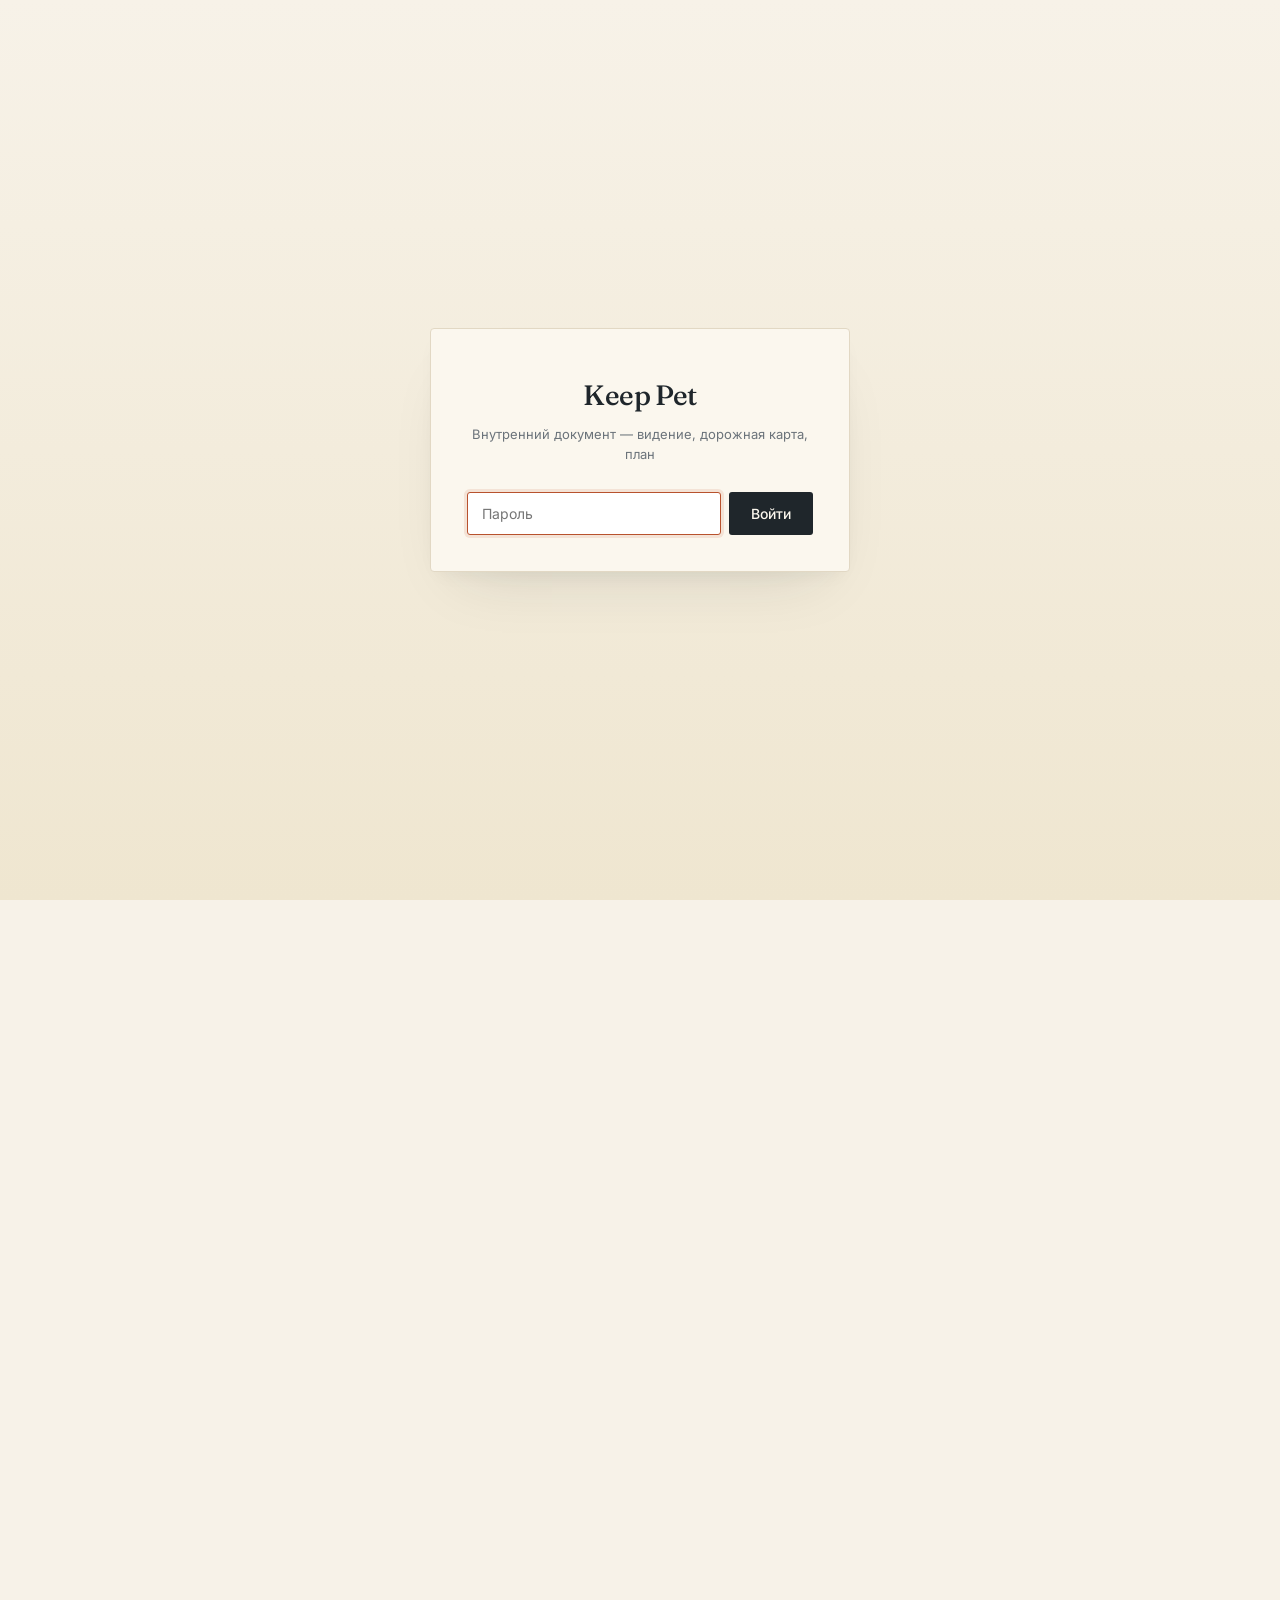
==== commit 2bef5233: "update: post-May-6 — MVP spec + dev plan as new pages, archive v2 Added: spec.html (MVP Спецификация" ====
--- a/index.html
+++ b/index.html
@@ -145,17 +145,17 @@
       <span class="dot"></span>
       <span>Для Олега и команды</span>
     </div>
-    <h1>Видение, дорожная карта и план — <em>в одном месте</em>.</h1>
-    <p class="lede">Этот сайт — оперативный центр для Iteration 1: что готово, что на согласовании, что меняется. Каждая страница — отдельный документ, у каждого своя версия и свой статус. Обновления — точечные.</p>
+    <h1>MVP зафиксирован — <em>от созвона 6 мая к запуску</em>.</h1>
+    <p class="lede">Cap-table закрыт (10% Cone Red), MVP сужен до трёх ядерных фич, монетизация сдвинута на post-traction. Этот сайт — оперативный центр: что согласовано, что собрано, что строится. Каждая страница — отдельный документ.</p>
 
     <div class="meta-row">
       <div class="meta-cell">
         <span class="meta-label">Последнее обновление</span>
-        <span class="meta-value">2026-05-02</span>
+        <span class="meta-value">2026-05-09</span>
       </div>
       <div class="meta-cell">
-        <span class="meta-label">Окно обзора</span>
-        <span class="meta-value">2 — 8 мая 2026</span>
+        <span class="meta-label">Стадия</span>
+        <span class="meta-value">Active build readiness</span>
       </div>
       <div class="meta-cell">
         <span class="meta-label">Автор</span>
@@ -172,41 +172,41 @@
 
   <div class="status-grid">
 
+    <a class="doc-card" href="spec.html">
+      <div class="doc-card-head">
+        <div class="doc-card-name">MVP Спецификация</div>
+        <span class="badge badge-approved">Зафиксировано</span>
+      </div>
+      <div class="doc-card-tag">v1 · 2026-05-09 · 3 ядерные фичи</div>
+      <div class="doc-card-tagline">Паспорт + напоминания о прививках + еженедельный голосовой чек-ин. Telegram-бот + PWA. Free-first. Router + batch для near-zero variable cost.</div>
+      <div class="doc-card-foot">
+        <span>Зафиксировано на созвоне 6 мая</span>
+        <span class="arrow">→</span>
+      </div>
+    </a>
+
+    <a class="doc-card" href="plan.html">
+      <div class="doc-card-head">
+        <div class="doc-card-name">План разработки</div>
+        <span class="badge badge-review">Жду решений</span>
+      </div>
+      <div class="doc-card-tag">v1 · 2026-05-09 · €19k за 6 нед</div>
+      <div class="doc-card-tagline">Ре-кост вниз с €30k anchor (−€11k). Понедельный план, 7 acceptance criteria до launch, 7 рисков. Решения нужны для kickoff — §9.</div>
+      <div class="doc-card-foot">
+        <span>Kickoff 12 или 19 мая</span>
+        <span class="arrow">→</span>
+      </div>
+    </a>
+
     <a class="doc-card" href="vision.html">
       <div class="doc-card-head">
         <div class="doc-card-name">Видение</div>
-        <span class="badge badge-approved">Утверждено</span>
-      </div>
-      <div class="doc-card-tag">v3 · 2026-05-02 · 14 research integrated</div>
-      <div class="doc-card-tagline">«Keep Pet — это место, где твоего питомца уже знают.» Cats-first wedge, TMA+PWA MLP, Германия #1.</div>
+        <span class="badge badge-approved">v6 actual</span>
+      </div>
+      <div class="doc-card-tag">v6 deltas · 2026-05-09 · 5 структурных сдвигов</div>
+      <div class="doc-card-tagline">Стратегический фрейм. v3-v5 история сохранена; v6 фиксирует пост-6-мая: cap-table, free-first, скоуп, vet-канал, cost-architecture.</div>
       <div class="doc-card-foot">
-        <span>Олег + Юлия — 21 апреля</span>
-        <span class="arrow">→</span>
-      </div>
-    </a>
-
-    <a class="doc-card" href="roadmap.html">
-      <div class="doc-card-head">
-        <div class="doc-card-name">Дорожная карта</div>
-        <span class="badge badge-review">На согласовании</span>
-      </div>
-      <div class="doc-card-tag">2026-05-02 · команда Keep Pet</div>
-      <div class="doc-card-tagline">90 дней до live-паспорта. Phase-1 кошки → Phase-2 собаки → Phase-3 голос → Phase-4 wearable.</div>
-      <div class="doc-card-foot">
-        <span>Жду фидбэка к 8 мая</span>
-        <span class="arrow">→</span>
-      </div>
-    </a>
-
-    <a class="doc-card" href="plan.html">
-      <div class="doc-card-head">
-        <div class="doc-card-name">План — Iteration 1</div>
-        <span class="badge badge-review">На согласовании</span>
-      </div>
-      <div class="doc-card-tag">v2 · 2026-05-02 · бюджет one-pager</div>
-      <div class="doc-card-tagline">Cats wedge MLP. TMA + PWA. Vet voice-memo + lost-pet poster + live passport. 100 платящих, D30 ≥ 25%.</div>
-      <div class="doc-card-foot">
-        <span>Жду фидбэка к 8 мая</span>
+        <span>Cap-table закрыт 6 мая</span>
         <span class="arrow">→</span>
       </div>
     </a>
@@ -247,16 +247,28 @@
       <div class="tl-body">Conny /redteam + /review — 5 правок интегрированы. Send-bundle: видение v3 PDF, бюджет one-pager v2, team-roadmap, cover-message.</div>
     </div>
 
+    <div class="tl-item done">
+      <div class="tl-date">6 мая 2026</div>
+      <div class="tl-title">Созвон команды — три ключевых решения</div>
+      <div class="tl-body">Cap-table закрыт (10% Cone Red). Монетизация перевёрнута: free-first, монетизация пост-фандинг через B2B-партнёрки. MVP скоуп зафиксирован: 3 фичи (паспорт + прививки + еженедельный чек-ин). Vet-clinic B2B канал убит на основе многолетних попыток Сергея.</div>
+    </div>
+
+    <div class="tl-item done">
+      <div class="tl-date">9 мая 2026</div>
+      <div class="tl-title">Spec + dev plan + vision v6 deltas</div>
+      <div class="tl-body">MVP Спецификация v1 + План разработки v1 (€19k ре-кост) + видение v6 (5 структурных сдвигов). Опубликованы здесь.</div>
+    </div>
+
     <div class="tl-item">
-      <div class="tl-date">2 – 8 мая 2026</div>
-      <div class="tl-title">Окно обзора командой</div>
-      <div class="tl-body">Юля (~4 ч), Олег (24–48 ч, без пингов до 4 мая), Сергей (асинх). 3 даты для синка: вт 6 мая · ср 7 мая · чт 8 мая, 16:00 CET.</div>
+      <div class="tl-date">12–13 мая 2026</div>
+      <div class="tl-title">Решения от команды → kickoff</div>
+      <div class="tl-body">Ответы на 7 решений в <a href="plan.html">плане §9</a>. Финал re-cost. Запуск разработки понедельник 12 или 19 мая.</div>
     </div>
 
     <div class="tl-item">
-      <div class="tl-date">после 8 мая 2026</div>
-      <div class="tl-title">Iteration 1 kickoff</div>
-      <div class="tl-body">При зелёных флагах от Олега и Юли — дизайн-спринт + setup стека. Подробности в <a href="roadmap.html">дорожной карте</a>.</div>
+      <div class="tl-date">~22 июня 2026</div>
+      <div class="tl-title">Первые пользователи MVP</div>
+      <div class="tl-body">6 недель build → smoke-test на 10 пользователях → публичный пилот в TG-каналах диаспоры (DE + IL + GE).</div>
     </div>
 
   </div>
@@ -271,13 +283,13 @@
     </div>
     <div class="person">
       <div class="person-name">Юлия</div>
-      <div class="person-role">Продукт · кошки</div>
-      <div class="person-note">Owner cats-wedge. Vet voice-memo и lost-pet poster — её feature-calls.</div>
+      <div class="person-role">Продукт</div>
+      <div class="person-note">Owner cats-wedge. Назвала MVP скоуп на созвоне 6 мая. Owner еженедельного ритма (не daily).</div>
     </div>
     <div class="person">
       <div class="person-name">Сергей</div>
-      <div class="person-role">Технический</div>
-      <div class="person-note">TMA + PWA архитектура. Async-режим — фидбэк по плану письменно.</div>
+      <div class="person-role">Коммерческий · unit economics</div>
+      <div class="person-note">Закрыл vet-clinic канал на операторских данных. Owner unit-economics ревью после первого месяца теста.</div>
     </div>
     <div class="person">
       <div class="person-name">Дима Левин</div>
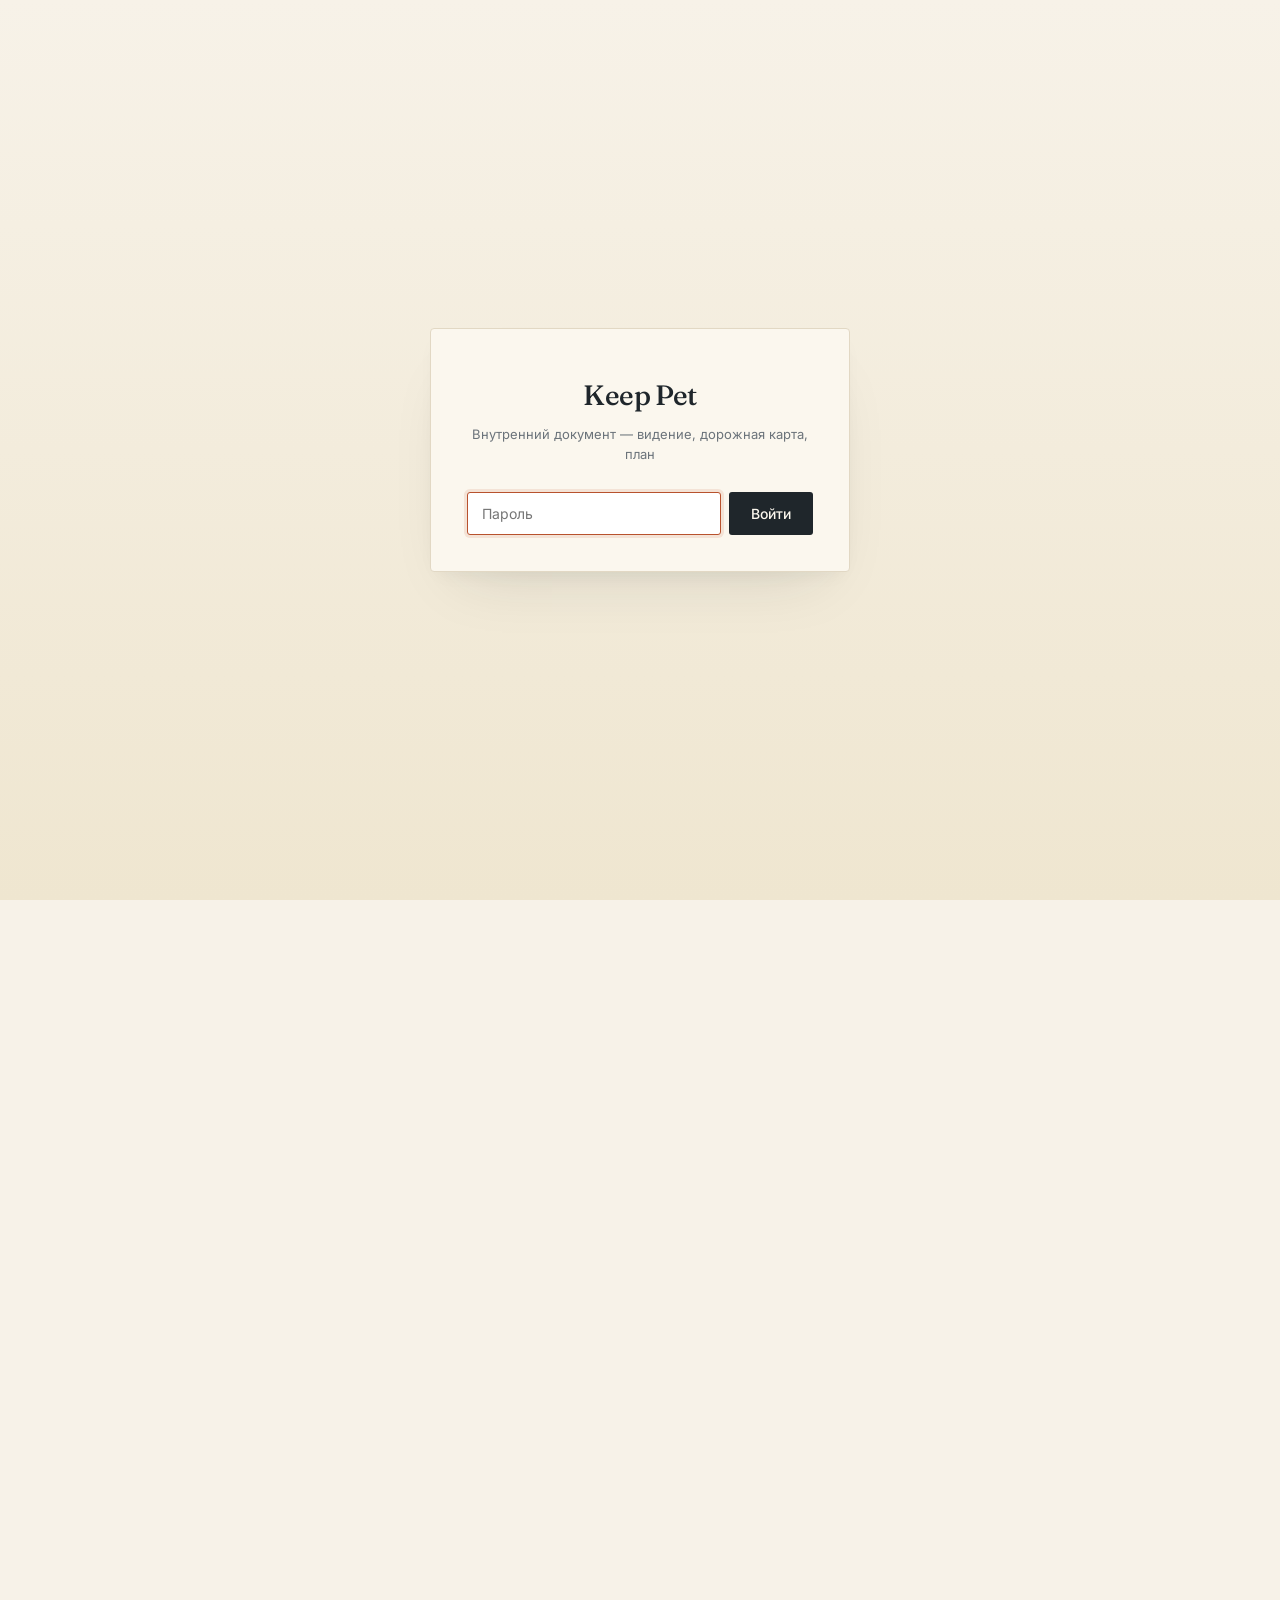
==== commit 1324ba17: "update: red-team fixes — pre-payment kickoff trigger + honest reuse list Index timeline updated: rem" ====
--- a/index.html
+++ b/index.html
@@ -190,10 +190,10 @@
         <div class="doc-card-name">План разработки</div>
         <span class="badge badge-review">Жду решений</span>
       </div>
-      <div class="doc-card-tag">v1 · 2026-05-09 · €19k за 6 нед</div>
-      <div class="doc-card-tagline">Ре-кост вниз с €30k anchor (−€11k). Понедельный план, 7 acceptance criteria до launch, 7 рисков. Решения нужны для kickoff — §9.</div>
+      <div class="doc-card-tag">v1.1 · 2026-05-09 · €19k за 6 нед</div>
+      <div class="doc-card-tagline">Ре-кост вниз с €30k (−€11k = меньший скоуп). Real reuse pile (Di-Mentor + Bankstor) named, не аспирационный. Pre-payment = kickoff trigger.</div>
       <div class="doc-card-foot">
-        <span>Kickoff 12 или 19 мая</span>
+        <span>Kickoff = day after pre-payment</span>
         <span class="arrow">→</span>
       </div>
     </a>
@@ -260,15 +260,15 @@
     </div>
 
     <div class="tl-item">
-      <div class="tl-date">12–13 мая 2026</div>
-      <div class="tl-title">Решения от команды → kickoff</div>
-      <div class="tl-body">Ответы на 7 решений в <a href="plan.html">плане §9</a>. Финал re-cost. Запуск разработки понедельник 12 или 19 мая.</div>
+      <div class="tl-date">после pre-payment</div>
+      <div class="tl-title">Pre-payment → kickoff (day +1)</div>
+      <div class="tl-body">Триггер kickoff'а — приход pre-payment (детали в <a href="plan.html">плане §6.1</a>). Это блокирует инженера и устраняет календарную игру с слипами.</div>
     </div>
 
     <div class="tl-item">
-      <div class="tl-date">~22 июня 2026</div>
+      <div class="tl-date">+6 недель</div>
       <div class="tl-title">Первые пользователи MVP</div>
-      <div class="tl-body">6 недель build → smoke-test на 10 пользователях → публичный пилот в TG-каналах диаспоры (DE + IL + GE).</div>
+      <div class="tl-body">6 недель build от kickoff → smoke-test на 10 пользователях → публичный пилот в TG-каналах диаспоры.</div>
     </div>
 
   </div>
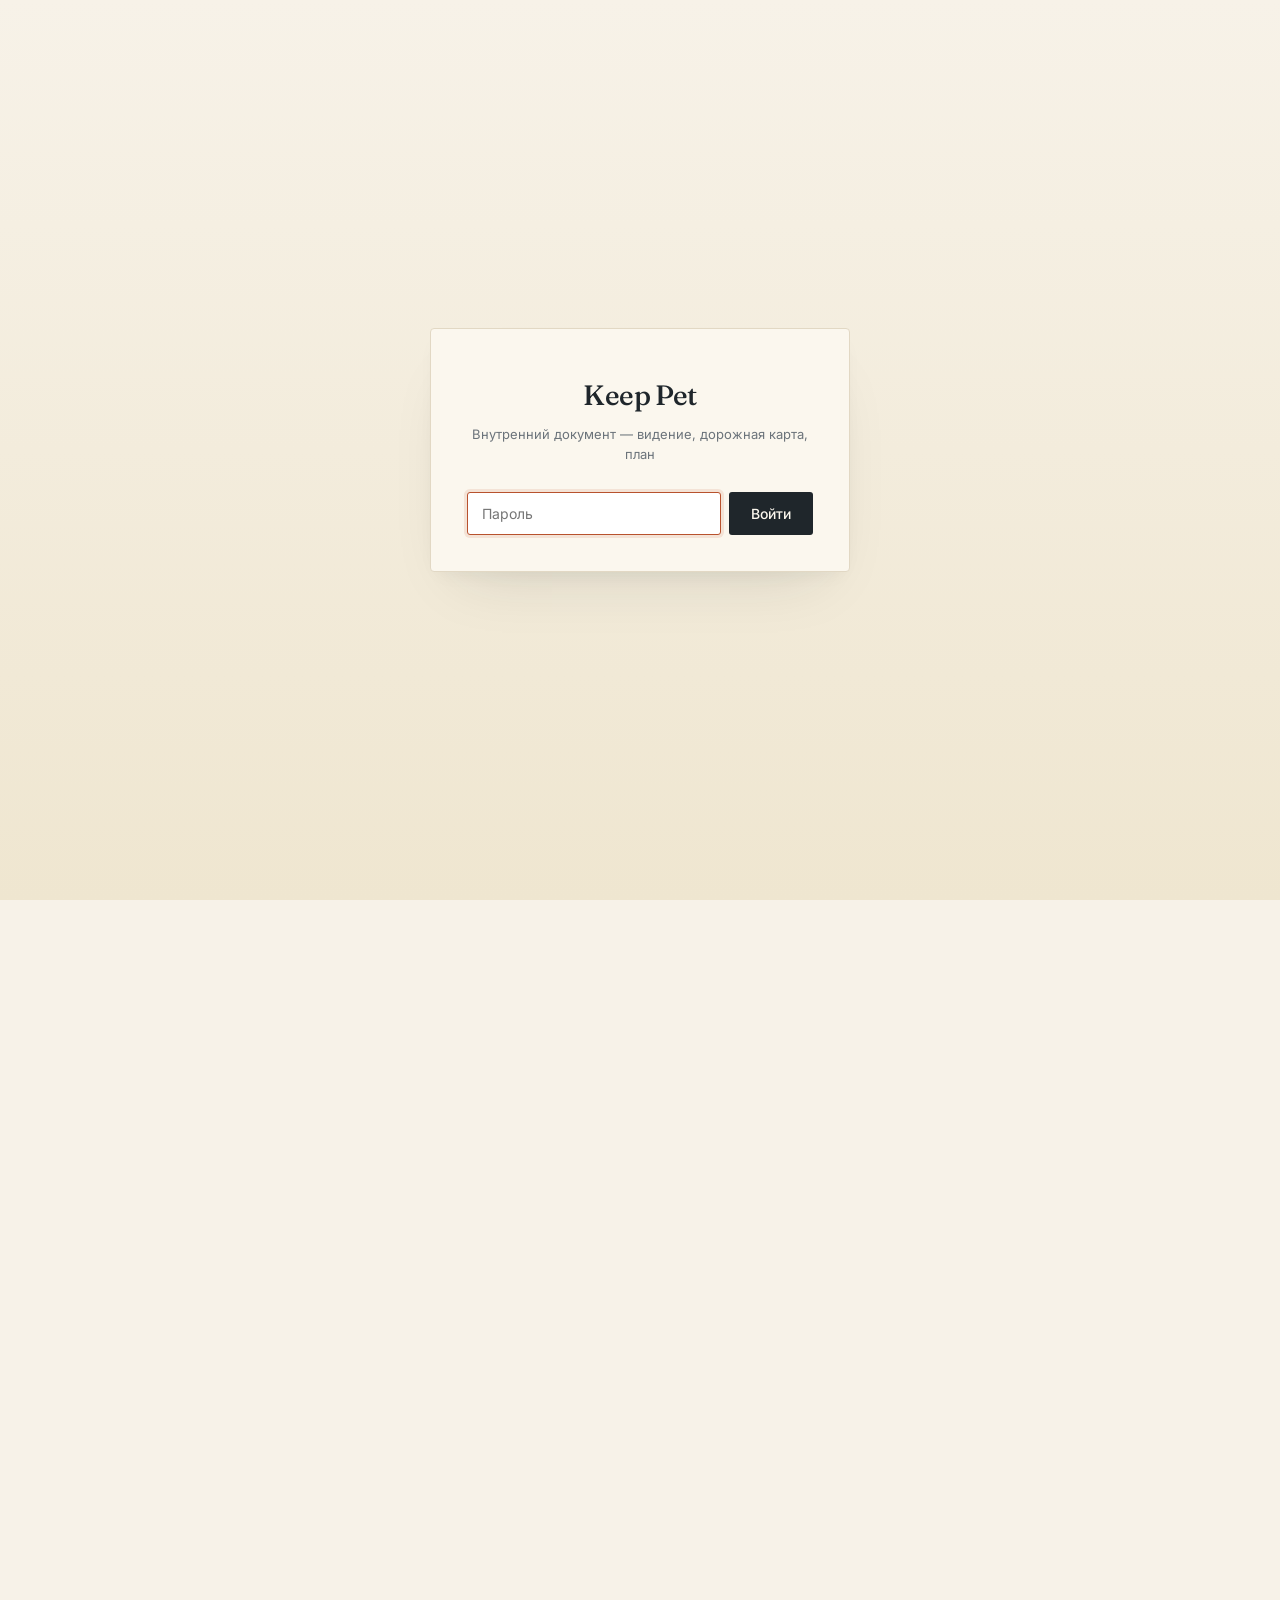
==== commit 4c1a2802: "SOW v1 + Plan v2 post-call 15 May (€19k → €12k re-cost) - sow.html: new Statement of Work page, down" ====
--- a/index.html
+++ b/index.html
@@ -145,25 +145,25 @@
       <span class="dot"></span>
       <span>Для Олега и команды</span>
     </div>
-    <h1>MVP зафиксирован — <em>от созвона 6 мая к запуску</em>.</h1>
-    <p class="lede">Cap-table закрыт (10% Cone Red), MVP сужен до трёх ядерных фич, монетизация сдвинута на post-traction. Этот сайт — оперативный центр: что согласовано, что собрано, что строится. Каждая страница — отдельный документ.</p>
+    <h1>SOW зафиксирован — <em>€12k за 6 недель, kickoff по pre-payment</em>.</h1>
+    <p class="lede">После звонка 15 мая: бюджет ре-костнут с €19k до €12k ceiling (PWA отложена, runtime через free credits, тяжёлый reuse). Murgav как параллельный TG-бот для России включён. Memory Layer per-pet из Di-Mentor зафиксирован как AC. Коммерческая гибкость открыта к обсуждению.</p>
 
     <div class="meta-row">
       <div class="meta-cell">
         <span class="meta-label">Последнее обновление</span>
-        <span class="meta-value">2026-05-09</span>
+        <span class="meta-value">2026-05-16</span>
       </div>
       <div class="meta-cell">
         <span class="meta-label">Стадия</span>
-        <span class="meta-value">Active build readiness</span>
+        <span class="meta-value">SOW signed-off, waiting pre-payment</span>
       </div>
       <div class="meta-cell">
-        <span class="meta-label">Автор</span>
-        <span class="meta-value">Дима Левин · Cone Red</span>
+        <span class="meta-label">Бюджет</span>
+        <span class="meta-value">€12k ceiling / €10k floor</span>
       </div>
       <div class="meta-cell">
-        <span class="meta-label">Доступ</span>
-        <span class="meta-value">По паролю · не индексируется</span>
+        <span class="meta-label">Контакт</span>
+        <span class="meta-value">dima@cone.red</span>
       </div>
     </div>
   </header>
@@ -171,6 +171,32 @@
   <h2><span class="num">01</span>Документы</h2>
 
   <div class="status-grid">
+
+    <a class="doc-card" href="sow.html">
+      <div class="doc-card-head">
+        <div class="doc-card-name">Statement of Work</div>
+        <span class="badge badge-approved">Контракт</span>
+      </div>
+      <div class="doc-card-tag">v1 · 2026-05-16 · €12k за 6 нед</div>
+      <div class="doc-card-tagline">Locked scope · 8 acceptance criteria · 3 транша оплаты привязаны к AC. Включает Murgav (RU вариант) + Memory Layer + коммерческую гибкость (credit + revert).</div>
+      <div class="doc-card-foot">
+        <span>Скачать как PDF: Cmd+P в браузере</span>
+        <span class="arrow">→</span>
+      </div>
+    </a>
+
+    <a class="doc-card" href="plan.html">
+      <div class="doc-card-head">
+        <div class="doc-card-name">План разработки</div>
+        <span class="badge badge-review">Жду pre-payment</span>
+      </div>
+      <div class="doc-card-tag">v2 · 2026-05-16 · €12k за 6 нед</div>
+      <div class="doc-card-tagline">Ре-кост вниз с €19k (−€7k за счёт PWA-deferred + free credits + harder reuse). Murgav как параллельный TG-бот. 6-недельный плана + 8 AC + риски с митигацией.</div>
+      <div class="doc-card-foot">
+        <span>Kickoff = day after pre-payment €4k</span>
+        <span class="arrow">→</span>
+      </div>
+    </a>
 
     <a class="doc-card" href="spec.html">
       <div class="doc-card-head">
@@ -178,22 +204,9 @@
         <span class="badge badge-approved">Зафиксировано</span>
       </div>
       <div class="doc-card-tag">v1 · 2026-05-09 · 3 ядерные фичи</div>
-      <div class="doc-card-tagline">Паспорт + напоминания о прививках + еженедельный голосовой чек-ин. Telegram-бот + PWA. Free-first. Router + batch для near-zero variable cost.</div>
+      <div class="doc-card-tagline">Паспорт + напоминания о прививках + еженедельный голосовой чек-ин. Telegram Mini App (PWA → Phase-2). Free-first. Router + batch для near-zero variable cost.</div>
       <div class="doc-card-foot">
         <span>Зафиксировано на созвоне 6 мая</span>
-        <span class="arrow">→</span>
-      </div>
-    </a>
-
-    <a class="doc-card" href="plan.html">
-      <div class="doc-card-head">
-        <div class="doc-card-name">План разработки</div>
-        <span class="badge badge-review">Жду решений</span>
-      </div>
-      <div class="doc-card-tag">v1.1 · 2026-05-09 · €19k за 6 нед</div>
-      <div class="doc-card-tagline">Ре-кост вниз с €30k (−€11k = меньший скоуп). Real reuse pile (Di-Mentor + Bankstor) named, не аспирационный. Pre-payment = kickoff trigger.</div>
-      <div class="doc-card-foot">
-        <span>Kickoff = day after pre-payment</span>
         <span class="arrow">→</span>
       </div>
     </a>
@@ -259,16 +272,28 @@
       <div class="tl-body">MVP Спецификация v1 + План разработки v1 (€19k ре-кост) + видение v6 (5 структурных сдвигов). Опубликованы здесь.</div>
     </div>
 
+    <div class="tl-item done">
+      <div class="tl-date">15 мая 2026</div>
+      <div class="tl-title">Созвон 14:00 — финальные дельты до SOW</div>
+      <div class="tl-body">Команда + Олег + Юля + Сергей: ре-кост €19k → €12k за счёт PWA-deferred + free credits + harder reuse. Murgav добавлен как параллельный TG-бот для России (~700 пользователей Олега). Memory Layer per-pet зафиксирован как AC #5. Юля: «MVP одинакова, разница только в логотипе». Старт со следующей недели.</div>
+    </div>
+
+    <div class="tl-item done">
+      <div class="tl-date">16 мая 2026</div>
+      <div class="tl-title">SOW v1 + План v2 опубликованы</div>
+      <div class="tl-body"><a href="sow.html">SOW v1</a> + <a href="plan.html">План v2</a> с €12k ceiling, 8 AC, 3 транша оплаты привязаны к AC, §8 коммерческой гибкости (credit-mechanism + raise-revert). Команда созванивается втроём без Димы — формулируют вопросы. Если нет вопросов → kickoff Mon 19 мая.</div>
+    </div>
+
     <div class="tl-item">
-      <div class="tl-date">после pre-payment</div>
+      <div class="tl-date">после pre-payment €4k</div>
       <div class="tl-title">Pre-payment → kickoff (day +1)</div>
-      <div class="tl-body">Триггер kickoff'а — приход pre-payment (детали в <a href="plan.html">плане §6.1</a>). Это блокирует инженера и устраняет календарную игру с слипами.</div>
+      <div class="tl-body">Триггер kickoff'а — приход pre-payment €4,000 (детали в <a href="plan.html">плане §6.1</a>). Это блокирует инженера и устраняет календарную игру с слипами. Mid-milestone €4k после week 3, final €2-4k после week 6.</div>
     </div>
 
     <div class="tl-item">
       <div class="tl-date">+6 недель</div>
       <div class="tl-title">Первые пользователи MVP</div>
-      <div class="tl-body">6 недель build от kickoff → smoke-test на 10 пользователях → публичный пилот в TG-каналах диаспоры.</div>
+      <div class="tl-body">6 недель build от kickoff → smoke-test на 10 пользователях → публичный пилот в TG-каналах диаспоры (Keep Pet) + 400-юзерной аудитории Олега (Murgav).</div>
     </div>
 
   </div>
